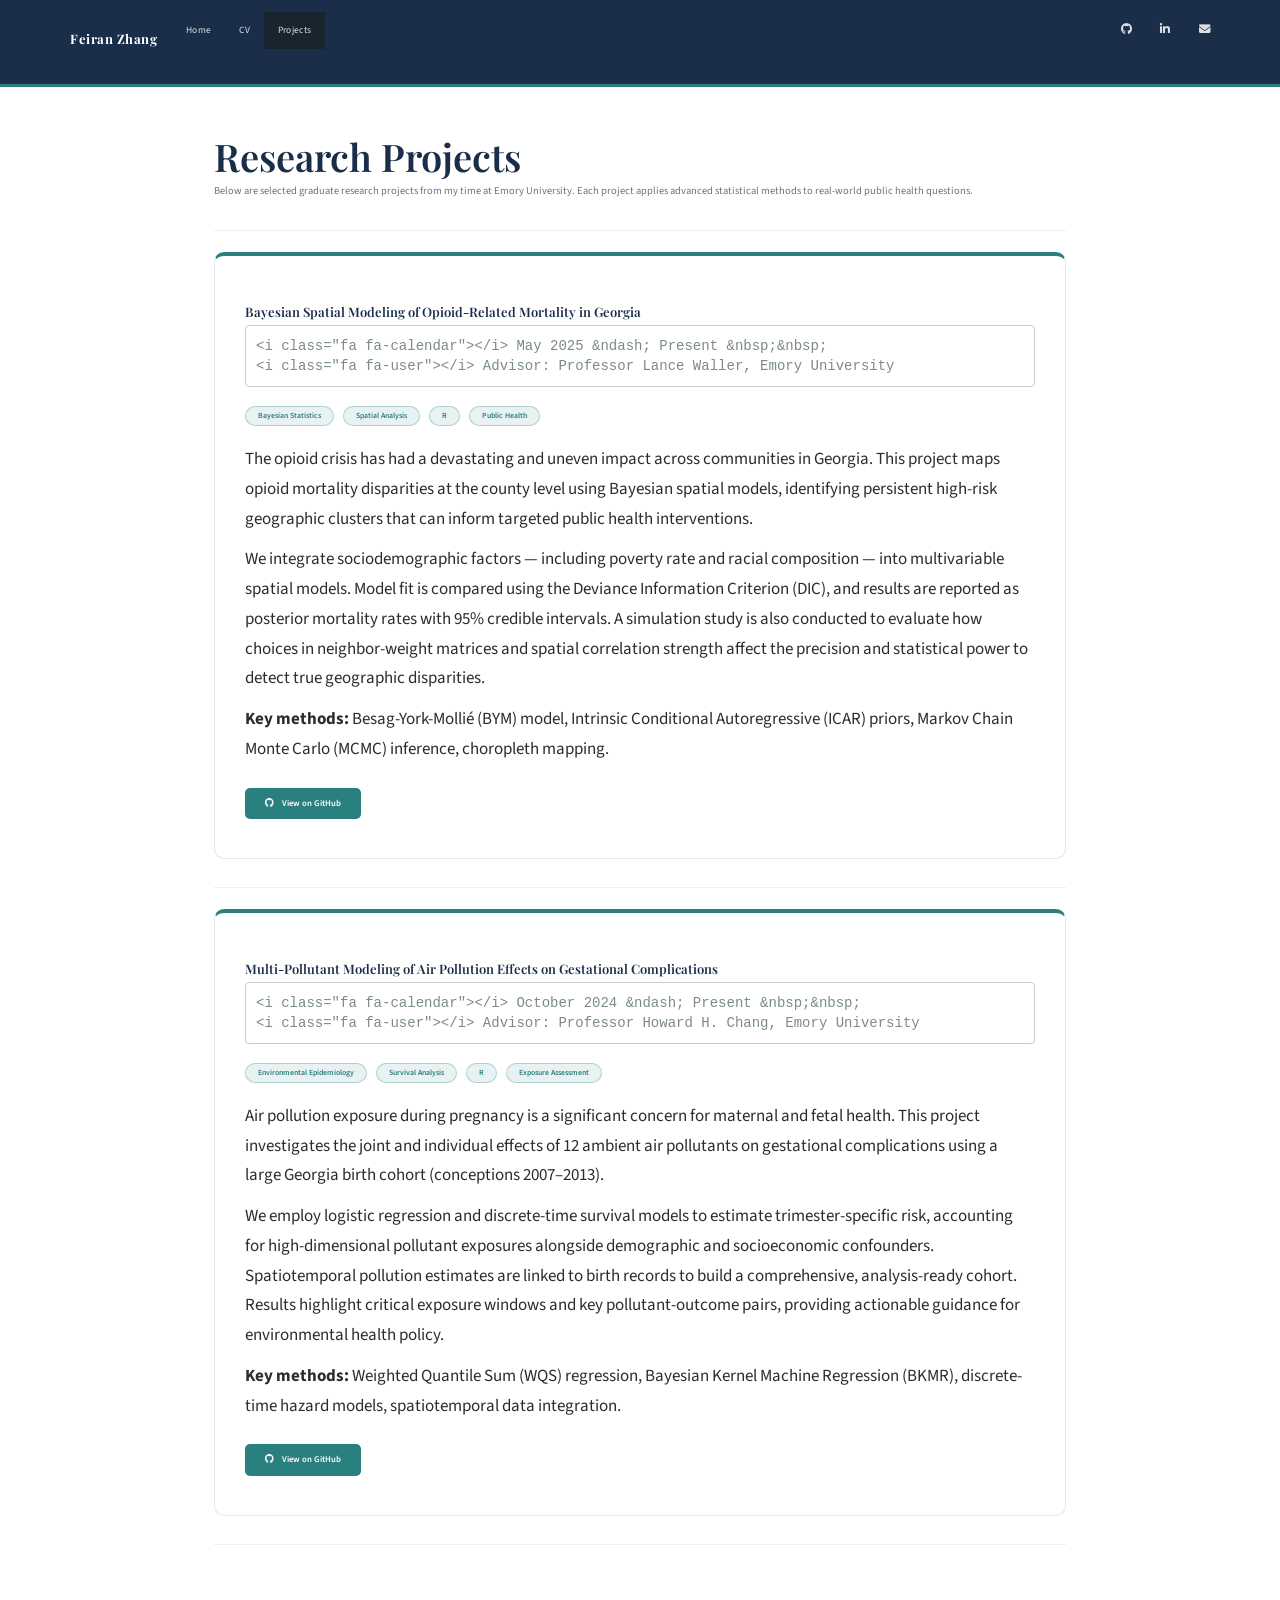
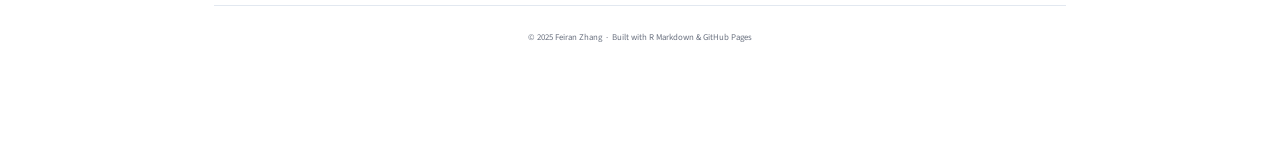
==== docs/projects.html @ 0eebd3c4 "Initial website" ====
<!DOCTYPE html>

<html>

<head>

<meta charset="utf-8" />
<meta name="generator" content="pandoc" />
<meta http-equiv="X-UA-Compatible" content="IE=EDGE" />




<title>Research Projects</title>

<script src="site_libs/header-attrs-2.31/header-attrs.js"></script>
<script src="site_libs/jquery-3.6.0/jquery-3.6.0.min.js"></script>
<meta name="viewport" content="width=device-width, initial-scale=1" />
<link href="site_libs/bootstrap-3.3.5/css/flatly.min.css" rel="stylesheet" />
<script src="site_libs/bootstrap-3.3.5/js/bootstrap.min.js"></script>
<script src="site_libs/bootstrap-3.3.5/shim/html5shiv.min.js"></script>
<script src="site_libs/bootstrap-3.3.5/shim/respond.min.js"></script>
<style>h1 {font-size: 34px;}
       h1.title {font-size: 38px;}
       h2 {font-size: 30px;}
       h3 {font-size: 24px;}
       h4 {font-size: 18px;}
       h5 {font-size: 16px;}
       h6 {font-size: 12px;}
       code {color: inherit; background-color: rgba(0, 0, 0, 0.04);}
       pre:not([class]) { background-color: white }</style>
<script src="site_libs/navigation-1.1/tabsets.js"></script>
<link href="site_libs/font-awesome-6.5.2/css/all.min.css" rel="stylesheet" />
<link href="site_libs/font-awesome-6.5.2/css/v4-shims.min.css" rel="stylesheet" />

<style type="text/css">
  code{white-space: pre-wrap;}
  span.smallcaps{font-variant: small-caps;}
  span.underline{text-decoration: underline;}
  div.column{display: inline-block; vertical-align: top; width: 50%;}
  div.hanging-indent{margin-left: 1.5em; text-indent: -1.5em;}
  ul.task-list{list-style: none;}
    </style>







<link rel="stylesheet" href="styles.css" type="text/css" />



<style type = "text/css">
.main-container {
  max-width: 940px;
  margin-left: auto;
  margin-right: auto;
}
img {
  max-width:100%;
}
.tabbed-pane {
  padding-top: 12px;
}
.html-widget {
  margin-bottom: 20px;
}
button.code-folding-btn:focus {
  outline: none;
}
summary {
  display: list-item;
}
details > summary > p:only-child {
  display: inline;
}
pre code {
  padding: 0;
}
</style>


<style type="text/css">
.dropdown-submenu {
  position: relative;
}
.dropdown-submenu>.dropdown-menu {
  top: 0;
  left: 100%;
  margin-top: -6px;
  margin-left: -1px;
  border-radius: 0 6px 6px 6px;
}
.dropdown-submenu:hover>.dropdown-menu {
  display: block;
}
.dropdown-submenu>a:after {
  display: block;
  content: " ";
  float: right;
  width: 0;
  height: 0;
  border-color: transparent;
  border-style: solid;
  border-width: 5px 0 5px 5px;
  border-left-color: #cccccc;
  margin-top: 5px;
  margin-right: -10px;
}
.dropdown-submenu:hover>a:after {
  border-left-color: #adb5bd;
}
.dropdown-submenu.pull-left {
  float: none;
}
.dropdown-submenu.pull-left>.dropdown-menu {
  left: -100%;
  margin-left: 10px;
  border-radius: 6px 0 6px 6px;
}
</style>

<script type="text/javascript">
// manage active state of menu based on current page
$(document).ready(function () {
  // active menu anchor
  href = window.location.pathname
  href = href.substr(href.lastIndexOf('/') + 1)
  if (href === "")
    href = "index.html";
  var menuAnchor = $('a[href="' + href + '"]');

  // mark the anchor link active (and if it's in a dropdown, also mark that active)
  var dropdown = menuAnchor.closest('li.dropdown');
  if (window.bootstrap) { // Bootstrap 4+
    menuAnchor.addClass('active');
    dropdown.find('> .dropdown-toggle').addClass('active');
  } else { // Bootstrap 3
    menuAnchor.parent().addClass('active');
    dropdown.addClass('active');
  }

  // Navbar adjustments
  var navHeight = $(".navbar").first().height() + 15;
  var style = document.createElement('style');
  var pt = "padding-top: " + navHeight + "px; ";
  var mt = "margin-top: -" + navHeight + "px; ";
  var css = "";
  // offset scroll position for anchor links (for fixed navbar)
  for (var i = 1; i <= 6; i++) {
    css += ".section h" + i + "{ " + pt + mt + "}\n";
  }
  style.innerHTML = "body {" + pt + "padding-bottom: 40px; }\n" + css;
  document.head.appendChild(style);
});
</script>

<!-- tabsets -->

<style type="text/css">
.tabset-dropdown > .nav-tabs {
  display: inline-table;
  max-height: 500px;
  min-height: 44px;
  overflow-y: auto;
  border: 1px solid #ddd;
  border-radius: 4px;
}

.tabset-dropdown > .nav-tabs > li.active:before, .tabset-dropdown > .nav-tabs.nav-tabs-open:before {
  content: "\e259";
  font-family: 'Glyphicons Halflings';
  display: inline-block;
  padding: 10px;
  border-right: 1px solid #ddd;
}

.tabset-dropdown > .nav-tabs.nav-tabs-open > li.active:before {
  content: "\e258";
  font-family: 'Glyphicons Halflings';
  border: none;
}

.tabset-dropdown > .nav-tabs > li.active {
  display: block;
}

.tabset-dropdown > .nav-tabs > li > a,
.tabset-dropdown > .nav-tabs > li > a:focus,
.tabset-dropdown > .nav-tabs > li > a:hover {
  border: none;
  display: inline-block;
  border-radius: 4px;
  background-color: transparent;
}

.tabset-dropdown > .nav-tabs.nav-tabs-open > li {
  display: block;
  float: none;
}

.tabset-dropdown > .nav-tabs > li {
  display: none;
}
</style>

<!-- code folding -->




</head>

<body>


<div class="container-fluid main-container">




<div class="navbar navbar-default  navbar-fixed-top" role="navigation">
  <div class="container">
    <div class="navbar-header">
      <button type="button" class="navbar-toggle collapsed" data-toggle="collapse" data-bs-toggle="collapse" data-target="#navbar" data-bs-target="#navbar">
        <span class="icon-bar"></span>
        <span class="icon-bar"></span>
        <span class="icon-bar"></span>
      </button>
      <a class="navbar-brand" href="index.html">Feiran Zhang</a>
    </div>
    <div id="navbar" class="navbar-collapse collapse">
      <ul class="nav navbar-nav">
        <li>
  <a href="index.html">Home</a>
</li>
<li>
  <a href="cv.html">CV</a>
</li>
<li>
  <a href="projects.html">Projects</a>
</li>
      </ul>
      <ul class="nav navbar-nav navbar-right">
        <li>
  <a href="https://github.com/feiran924">
    <span class="fa fa-github"></span>
     
  </a>
</li>
<li>
  <a href="https://www.linkedin.com/in/feiran-zhang-b29710403">
    <span class="fa fa-linkedin"></span>
     
  </a>
</li>
<li>
  <a href="mailto:feiranz116@gmail.com">
    <span class="fa fa-envelope"></span>
     
  </a>
</li>
      </ul>
    </div><!--/.nav-collapse -->
  </div><!--/.container -->
</div><!--/.navbar -->

<div id="header">



<h1 class="title toc-ignore">Research Projects</h1>

</div>


<p style="color:#6b7280; font-size:1.05rem; margin-bottom:30px;">
Below are selected graduate research projects from my time at Emory
University. Each project applies advanced statistical methods to
real-world public health questions.
</p>
<hr />
<div class="project-card">
<h3>
Bayesian Spatial Modeling of Opioid-Related Mortality in Georgia
</h3>
<div class="project-meta">
<pre><code>&lt;i class=&quot;fa fa-calendar&quot;&gt;&lt;/i&gt; May 2025 &amp;ndash; Present &amp;nbsp;&amp;nbsp;
&lt;i class=&quot;fa fa-user&quot;&gt;&lt;/i&gt; Advisor: Professor Lance Waller, Emory University</code></pre>
</div>
<p><span class="tag">Bayesian Statistics</span> <span
class="tag">Spatial Analysis</span> <span class="tag">R</span> <span
class="tag">Public Health</span></p>
<p>
The opioid crisis has had a devastating and uneven impact across
communities in Georgia. This project maps opioid mortality disparities
at the county level using Bayesian spatial models, identifying
persistent high-risk geographic clusters that can inform targeted public
health interventions.
</p>
<p>
We integrate sociodemographic factors — including poverty rate and
racial composition — into multivariable spatial models. Model fit is
compared using the Deviance Information Criterion (DIC), and results are
reported as posterior mortality rates with 95% credible intervals. A
simulation study is also conducted to evaluate how choices in
neighbor-weight matrices and spatial correlation strength affect the
precision and statistical power to detect true geographic disparities.
</p>
<p>
<strong>Key methods:</strong> Besag-York-Mollié (BYM) model, Intrinsic
Conditional Autoregressive (ICAR) priors, Markov Chain Monte Carlo
(MCMC) inference, choropleth mapping.
</p>
<p><a class="btn-project" href="https://github.com/feiran924" target="_blank">
<i class="fa fa-github"></i> View on GitHub </a></p>
</div>
<hr />
<div class="project-card">
<h3>
Multi-Pollutant Modeling of Air Pollution Effects on Gestational
Complications
</h3>
<div class="project-meta">
<pre><code>&lt;i class=&quot;fa fa-calendar&quot;&gt;&lt;/i&gt; October 2024 &amp;ndash; Present &amp;nbsp;&amp;nbsp;
&lt;i class=&quot;fa fa-user&quot;&gt;&lt;/i&gt; Advisor: Professor Howard H. Chang, Emory University</code></pre>
</div>
<p><span class="tag">Environmental Epidemiology</span> <span
class="tag">Survival Analysis</span> <span class="tag">R</span> <span
class="tag">Exposure Assessment</span></p>
<p>
Air pollution exposure during pregnancy is a significant concern for
maternal and fetal health. This project investigates the joint and
individual effects of 12 ambient air pollutants on gestational
complications using a large Georgia birth cohort (conceptions
2007–2013).
</p>
<p>
We employ logistic regression and discrete-time survival models to
estimate trimester-specific risk, accounting for high-dimensional
pollutant exposures alongside demographic and socioeconomic confounders.
Spatiotemporal pollution estimates are linked to birth records to build
a comprehensive, analysis-ready cohort. Results highlight critical
exposure windows and key pollutant-outcome pairs, providing actionable
guidance for environmental health policy.
</p>
<p>
<strong>Key methods:</strong> Weighted Quantile Sum (WQS) regression,
Bayesian Kernel Machine Regression (BKMR), discrete-time hazard models,
spatiotemporal data integration.
</p>
<p><a class="btn-project" href="https://github.com/feiran924" target="_blank">
<i class="fa fa-github"></i> View on GitHub </a></p>
</div>
<hr />
<div class="footer-section">
<p>© 2025 Feiran Zhang  ·  Built with R Markdown &amp; GitHub Pages</p>
</div>




</div>

<script>

// add bootstrap table styles to pandoc tables
function bootstrapStylePandocTables() {
  $('tr.odd').parent('tbody').parent('table').addClass('table table-condensed');
}
$(document).ready(function () {
  bootstrapStylePandocTables();
});


</script>

<!-- tabsets -->

<script>
$(document).ready(function () {
  window.buildTabsets("TOC");
});

$(document).ready(function () {
  $('.tabset-dropdown > .nav-tabs > li').click(function () {
    $(this).parent().toggleClass('nav-tabs-open');
  });
});
</script>

<!-- code folding -->


<!-- dynamically load mathjax for compatibility with self-contained -->
<script>
  (function () {
    var script = document.createElement("script");
    script.type = "text/javascript";
    script.src  = "https://mathjax.rstudio.com/latest/MathJax.js?config=TeX-AMS-MML_HTMLorMML";
    document.getElementsByTagName("head")[0].appendChild(script);
  })();
</script>

</body>
</html>
---- docs/site_libs/bootstrap-3.3.5/css/flatly.min.css ----
@font-face {
  font-family: 'Lato';
  font-style: normal;
  font-weight: 400;
  src: url(fonts/Lato.ttf) format('truetype');
}
@font-face {
  font-family: 'Lato';
  font-style: normal;
  font-weight: 700;
  src: url(fonts/LatoBold.ttf) format('truetype');
}
@font-face {
  font-family: 'Lato';
  font-style: italic;
  font-weight: 400;
  src: url(fonts/LatoItalic.ttf) format('truetype');
}

/*!
 * bootswatch v3.3.6
 * Homepage: http://bootswatch.com
 * Copyright 2012-2015 Thomas Park
 * Licensed under MIT
 * Based on Bootstrap
*//*!
 * Bootstrap v3.3.6 (http://getbootstrap.com)
 * Copyright 2011-2015 Twitter, Inc.
 * Licensed under MIT (https://github.com/twbs/bootstrap/blob/master/LICENSE)
 *//*! normalize.css v3.0.3 | MIT License | github.com/necolas/normalize.css */html{font-family:sans-serif;-ms-text-size-adjust:100%;-webkit-text-size-adjust:100%}body{margin:0}article,aside,details,figcaption,figure,footer,header,hgroup,main,menu,nav,section,summary{display:block}audio,canvas,progress,video{display:inline-block;vertical-align:baseline}audio:not([controls]){display:none;height:0}[hidden],template{display:none}a{background-color:transparent}a:active,a:hover{outline:0}abbr[title]{border-bottom:1px dotted}b,strong{font-weight:bold}dfn{font-style:italic}h1{font-size:2em;margin:0.67em 0}mark{background:#ff0;color:#000}small{font-size:80%}sub,sup{font-size:75%;line-height:0;position:relative;vertical-align:baseline}sup{top:-0.5em}sub{bottom:-0.25em}img{border:0}svg:not(:root){overflow:hidden}figure{margin:1em 40px}hr{-webkit-box-sizing:content-box;-moz-box-sizing:content-box;box-sizing:content-box;height:0}pre{overflow:auto}code,kbd,pre,samp{font-family:monospace, monospace;font-size:1em}button,input,optgroup,select,textarea{color:inherit;font:inherit;margin:0}button{overflow:visible}button,select{text-transform:none}button,html input[type="button"],input[type="reset"],input[type="submit"]{-webkit-appearance:button;cursor:pointer}button[disabled],html input[disabled]{cursor:default}button::-moz-focus-inner,input::-moz-focus-inner{border:0;padding:0}input{line-height:normal}input[type="checkbox"],input[type="radio"]{-webkit-box-sizing:border-box;-moz-box-sizing:border-box;box-sizing:border-box;padding:0}input[type="number"]::-webkit-inner-spin-button,input[type="number"]::-webkit-outer-spin-button{height:auto}input[type="search"]{-webkit-appearance:textfield;-webkit-box-sizing:content-box;-moz-box-sizing:content-box;box-sizing:content-box}input[type="search"]::-webkit-search-cancel-button,input[type="search"]::-webkit-search-decoration{-webkit-appearance:none}fieldset{border:1px solid #c0c0c0;margin:0 2px;padding:0.35em 0.625em 0.75em}legend{border:0;padding:0}textarea{overflow:auto}optgroup{font-weight:bold}table{border-collapse:collapse;border-spacing:0}td,th{padding:0}/*! Source: https://github.com/h5bp/html5-boilerplate/blob/master/src/css/main.css */@media print{*,*:before,*:after{background:transparent !important;color:#000 !important;-webkit-box-shadow:none !important;box-shadow:none !important;text-shadow:none !important}a,a:visited{text-decoration:underline}a[href]:after{content:" (" attr(href) ")"}abbr[title]:after{content:" (" attr(title) ")"}a[href^="#"]:after,a[href^="javascript:"]:after{content:""}pre,blockquote{border:1px solid #999;page-break-inside:avoid}thead{display:table-header-group}tr,img{page-break-inside:avoid}img{max-width:100% !important}p,h2,h3{orphans:3;widows:3}h2,h3{page-break-after:avoid}.navbar{display:none}.btn>.caret,.dropup>.btn>.caret{border-top-color:#000 !important}.label{border:1px solid #000}.table{border-collapse:collapse !important}.table td,.table th{background-color:#fff !important}.table-bordered th,.table-bordered td{border:1px solid #ddd !important}}@font-face{font-family:'Glyphicons Halflings';src:url('../fonts/glyphicons-halflings-regular.eot');src:url('../fonts/glyphicons-halflings-regular.eot?#iefix') format('embedded-opentype'),url('../fonts/glyphicons-halflings-regular.woff') format('woff'),url('../fonts/glyphicons-halflings-regular.ttf') format('truetype'),url('../fonts/glyphicons-halflings-regular.svg#glyphicons_halflingsregular') format('svg')}.glyphicon{position:relative;top:1px;display:inline-block;font-family:'Glyphicons Halflings';font-style:normal;font-weight:normal;line-height:1;-webkit-font-smoothing:antialiased;-moz-osx-font-smoothing:grayscale}.glyphicon-asterisk:before{content:"\002a"}.glyphicon-plus:before{content:"\002b"}.glyphicon-euro:before,.glyphicon-eur:before{content:"\20ac"}.glyphicon-minus:before{content:"\2212"}.glyphicon-cloud:before{content:"\2601"}.glyphicon-envelope:before{content:"\2709"}.glyphicon-pencil:before{content:"\270f"}.glyphicon-glass:before{content:"\e001"}.glyphicon-music:before{content:"\e002"}.glyphicon-search:before{content:"\e003"}.glyphicon-heart:before{content:"\e005"}.glyphicon-star:before{content:"\e006"}.glyphicon-star-empty:before{content:"\e007"}.glyphicon-user:before{content:"\e008"}.glyphicon-film:before{content:"\e009"}.glyphicon-th-large:before{content:"\e010"}.glyphicon-th:before{content:"\e011"}.glyphicon-th-list:before{content:"\e012"}.glyphicon-ok:before{content:"\e013"}.glyphicon-remove:before{content:"\e014"}.glyphicon-zoom-in:before{content:"\e015"}.glyphicon-zoom-out:before{content:"\e016"}.glyphicon-off:before{content:"\e017"}.glyphicon-signal:before{content:"\e018"}.glyphicon-cog:before{content:"\e019"}.glyphicon-trash:before{content:"\e020"}.glyphicon-home:before{content:"\e021"}.glyphicon-file:before{content:"\e022"}.glyphicon-time:before{content:"\e023"}.glyphicon-road:before{content:"\e024"}.glyphicon-download-alt:before{content:"\e025"}.glyphicon-download:before{content:"\e026"}.glyphicon-upload:before{content:"\e027"}.glyphicon-inbox:before{content:"\e028"}.glyphicon-play-circle:before{content:"\e029"}.glyphicon-repeat:before{content:"\e030"}.glyphicon-refresh:before{content:"\e031"}.glyphicon-list-alt:before{content:"\e032"}.glyphicon-lock:before{content:"\e033"}.glyphicon-flag:before{content:"\e034"}.glyphicon-headphones:before{content:"\e035"}.glyphicon-volume-off:before{content:"\e036"}.glyphicon-volume-down:before{content:"\e037"}.glyphicon-volume-up:before{content:"\e038"}.glyphicon-qrcode:before{content:"\e039"}.glyphicon-barcode:before{content:"\e040"}.glyphicon-tag:before{content:"\e041"}.glyphicon-tags:before{content:"\e042"}.glyphicon-book:before{content:"\e043"}.glyphicon-bookmark:before{content:"\e044"}.glyphicon-print:before{content:"\e045"}.glyphicon-camera:before{content:"\e046"}.glyphicon-font:before{content:"\e047"}.glyphicon-bold:before{content:"\e048"}.glyphicon-italic:before{content:"\e049"}.glyphicon-text-height:before{content:"\e050"}.glyphicon-text-width:before{content:"\e051"}.glyphicon-align-left:before{content:"\e052"}.glyphicon-align-center:before{content:"\e053"}.glyphicon-align-right:before{content:"\e054"}.glyphicon-align-justify:before{content:"\e055"}.glyphicon-list:before{content:"\e056"}.glyphicon-indent-left:before{content:"\e057"}.glyphicon-indent-right:before{content:"\e058"}.glyphicon-facetime-video:before{content:"\e059"}.glyphicon-picture:before{content:"\e060"}.glyphicon-map-marker:before{content:"\e062"}.glyphicon-adjust:before{content:"\e063"}.glyphicon-tint:before{content:"\e064"}.glyphicon-edit:before{content:"\e065"}.glyphicon-share:before{content:"\e066"}.glyphicon-check:before{content:"\e067"}.glyphicon-move:before{content:"\e068"}.glyphicon-step-backward:before{content:"\e069"}.glyphicon-fast-backward:before{content:"\e070"}.glyphicon-backward:before{content:"\e071"}.glyphicon-play:before{content:"\e072"}.glyphicon-pause:before{content:"\e073"}.glyphicon-stop:before{content:"\e074"}.glyphicon-forward:before{content:"\e075"}.glyphicon-fast-forward:before{content:"\e076"}.glyphicon-step-forward:before{content:"\e077"}.glyphicon-eject:before{content:"\e078"}.glyphicon-chevron-left:before{content:"\e079"}.glyphicon-chevron-right:before{content:"\e080"}.glyphicon-plus-sign:before{content:"\e081"}.glyphicon-minus-sign:before{content:"\e082"}.glyphicon-remove-sign:before{content:"\e083"}.glyphicon-ok-sign:before{content:"\e084"}.glyphicon-question-sign:before{content:"\e085"}.glyphicon-info-sign:before{content:"\e086"}.glyphicon-screenshot:before{content:"\e087"}.glyphicon-remove-circle:before{content:"\e088"}.glyphicon-ok-circle:before{content:"\e089"}.glyphicon-ban-circle:before{content:"\e090"}.glyphicon-arrow-left:before{content:"\e091"}.glyphicon-arrow-right:before{content:"\e092"}.glyphicon-arrow-up:before{content:"\e093"}.glyphicon-arrow-down:before{content:"\e094"}.glyphicon-share-alt:before{content:"\e095"}.glyphicon-resize-full:before{content:"\e096"}.glyphicon-resize-small:before{content:"\e097"}.glyphicon-exclamation-sign:before{content:"\e101"}.glyphicon-gift:before{content:"\e102"}.glyphicon-leaf:before{content:"\e103"}.glyphicon-fire:before{content:"\e104"}.glyphicon-eye-open:before{content:"\e105"}.glyphicon-eye-close:before{content:"\e106"}.glyphicon-warning-sign:before{content:"\e107"}.glyphicon-plane:before{content:"\e108"}.glyphicon-calendar:before{content:"\e109"}.glyphicon-random:before{content:"\e110"}.glyphicon-comment:before{content:"\e111"}.glyphicon-magnet:before{content:"\e112"}.glyphicon-chevron-up:before{content:"\e113"}.glyphicon-chevron-down:before{content:"\e114"}.glyphicon-retweet:before{content:"\e115"}.glyphicon-shopping-cart:before{content:"\e116"}.glyphicon-folder-close:before{content:"\e117"}.glyphicon-folder-open:before{content:"\e118"}.glyphicon-resize-vertical:before{content:"\e119"}.glyphicon-resize-horizontal:before{content:"\e120"}.glyphicon-hdd:before{content:"\e121"}.glyphicon-bullhorn:before{content:"\e122"}.glyphicon-bell:before{content:"\e123"}.glyphicon-certificate:before{content:"\e124"}.glyphicon-thumbs-up:before{content:"\e125"}.glyphicon-thumbs-down:before{content:"\e126"}.glyphicon-hand-right:before{content:"\e127"}.glyphicon-hand-left:before{content:"\e128"}.glyphicon-hand-up:before{content:"\e129"}.glyphicon-hand-down:before{content:"\e130"}.glyphicon-circle-arrow-right:before{content:"\e131"}.glyphicon-circle-arrow-left:before{content:"\e132"}.glyphicon-circle-arrow-up:before{content:"\e133"}.glyphicon-circle-arrow-down:before{content:"\e134"}.glyphicon-globe:before{content:"\e135"}.glyphicon-wrench:before{content:"\e136"}.glyphicon-tasks:before{content:"\e137"}.glyphicon-filter:before{content:"\e138"}.glyphicon-briefcase:before{content:"\e139"}.glyphicon-fullscreen:before{content:"\e140"}.glyphicon-dashboard:before{content:"\e141"}.glyphicon-paperclip:before{content:"\e142"}.glyphicon-heart-empty:before{content:"\e143"}.glyphicon-link:before{content:"\e144"}.glyphicon-phone:before{content:"\e145"}.glyphicon-pushpin:before{content:"\e146"}.glyphicon-usd:before{content:"\e148"}.glyphicon-gbp:before{content:"\e149"}.glyphicon-sort:before{content:"\e150"}.glyphicon-sort-by-alphabet:before{content:"\e151"}.glyphicon-sort-by-alphabet-alt:before{content:"\e152"}.glyphicon-sort-by-order:before{content:"\e153"}.glyphicon-sort-by-order-alt:before{content:"\e154"}.glyphicon-sort-by-attributes:before{content:"\e155"}.glyphicon-sort-by-attributes-alt:before{content:"\e156"}.glyphicon-unchecked:before{content:"\e157"}.glyphicon-expand:before{content:"\e158"}.glyphicon-collapse-down:before{content:"\e159"}.glyphicon-collapse-up:before{content:"\e160"}.glyphicon-log-in:before{content:"\e161"}.glyphicon-flash:before{content:"\e162"}.glyphicon-log-out:before{content:"\e163"}.glyphicon-new-window:before{content:"\e164"}.glyphicon-record:before{content:"\e165"}.glyphicon-save:before{content:"\e166"}.glyphicon-open:before{content:"\e167"}.glyphicon-saved:before{content:"\e168"}.glyphicon-import:before{content:"\e169"}.glyphicon-export:before{content:"\e170"}.glyphicon-send:before{content:"\e171"}.glyphicon-floppy-disk:before{content:"\e172"}.glyphicon-floppy-saved:before{content:"\e173"}.glyphicon-floppy-remove:before{content:"\e174"}.glyphicon-floppy-save:before{content:"\e175"}.glyphicon-floppy-open:before{content:"\e176"}.glyphicon-credit-card:before{content:"\e177"}.glyphicon-transfer:before{content:"\e178"}.glyphicon-cutlery:before{content:"\e179"}.glyphicon-header:before{content:"\e180"}.glyphicon-compressed:before{content:"\e181"}.glyphicon-earphone:before{content:"\e182"}.glyphicon-phone-alt:before{content:"\e183"}.glyphicon-tower:before{content:"\e184"}.glyphicon-stats:before{content:"\e185"}.glyphicon-sd-video:before{content:"\e186"}.glyphicon-hd-video:before{content:"\e187"}.glyphicon-subtitles:before{content:"\e188"}.glyphicon-sound-stereo:before{content:"\e189"}.glyphicon-sound-dolby:before{content:"\e190"}.glyphicon-sound-5-1:before{content:"\e191"}.glyphicon-sound-6-1:before{content:"\e192"}.glyphicon-sound-7-1:before{content:"\e193"}.glyphicon-copyright-mark:before{content:"\e194"}.glyphicon-registration-mark:before{content:"\e195"}.glyphicon-cloud-download:before{content:"\e197"}.glyphicon-cloud-upload:before{content:"\e198"}.glyphicon-tree-conifer:before{content:"\e199"}.glyphicon-tree-deciduous:before{content:"\e200"}.glyphicon-cd:before{content:"\e201"}.glyphicon-save-file:before{content:"\e202"}.glyphicon-open-file:before{content:"\e203"}.glyphicon-level-up:before{content:"\e204"}.glyphicon-copy:before{content:"\e205"}.glyphicon-paste:before{content:"\e206"}.glyphicon-alert:before{content:"\e209"}.glyphicon-equalizer:before{content:"\e210"}.glyphicon-king:before{content:"\e211"}.glyphicon-queen:before{content:"\e212"}.glyphicon-pawn:before{content:"\e213"}.glyphicon-bishop:before{content:"\e214"}.glyphicon-knight:before{content:"\e215"}.glyphicon-baby-formula:before{content:"\e216"}.glyphicon-tent:before{content:"\26fa"}.glyphicon-blackboard:before{content:"\e218"}.glyphicon-bed:before{content:"\e219"}.glyphicon-apple:before{content:"\f8ff"}.glyphicon-erase:before{content:"\e221"}.glyphicon-hourglass:before{content:"\231b"}.glyphicon-lamp:before{content:"\e223"}.glyphicon-duplicate:before{content:"\e224"}.glyphicon-piggy-bank:before{content:"\e225"}.glyphicon-scissors:before{content:"\e226"}.glyphicon-bitcoin:before{content:"\e227"}.glyphicon-btc:before{content:"\e227"}.glyphicon-xbt:before{content:"\e227"}.glyphicon-yen:before{content:"\00a5"}.glyphicon-jpy:before{content:"\00a5"}.glyphicon-ruble:before{content:"\20bd"}.glyphicon-rub:before{content:"\20bd"}.glyphicon-scale:before{content:"\e230"}.glyphicon-ice-lolly:before{content:"\e231"}.glyphicon-ice-lolly-tasted:before{content:"\e232"}.glyphicon-education:before{content:"\e233"}.glyphicon-option-horizontal:before{content:"\e234"}.glyphicon-option-vertical:before{content:"\e235"}.glyphicon-menu-hamburger:before{content:"\e236"}.glyphicon-modal-window:before{content:"\e237"}.glyphicon-oil:before{content:"\e238"}.glyphicon-grain:before{content:"\e239"}.glyphicon-sunglasses:before{content:"\e240"}.glyphicon-text-size:before{content:"\e241"}.glyphicon-text-color:before{content:"\e242"}.glyphicon-text-background:before{content:"\e243"}.glyphicon-object-align-top:before{content:"\e244"}.glyphicon-object-align-bottom:before{content:"\e245"}.glyphicon-object-align-horizontal:before{content:"\e246"}.glyphicon-object-align-left:before{content:"\e247"}.glyphicon-object-align-vertical:before{content:"\e248"}.glyphicon-object-align-right:before{content:"\e249"}.glyphicon-triangle-right:before{content:"\e250"}.glyphicon-triangle-left:before{content:"\e251"}.glyphicon-triangle-bottom:before{content:"\e252"}.glyphicon-triangle-top:before{content:"\e253"}.glyphicon-console:before{content:"\e254"}.glyphicon-superscript:before{content:"\e255"}.glyphicon-subscript:before{content:"\e256"}.glyphicon-menu-left:before{content:"\e257"}.glyphicon-menu-right:before{content:"\e258"}.glyphicon-menu-down:before{content:"\e259"}.glyphicon-menu-up:before{content:"\e260"}*{-webkit-box-sizing:border-box;-moz-box-sizing:border-box;box-sizing:border-box}*:before,*:after{-webkit-box-sizing:border-box;-moz-box-sizing:border-box;box-sizing:border-box}html{font-size:10px;-webkit-tap-highlight-color:rgba(0,0,0,0)}body{font-family:"Lato","Helvetica Neue",Helvetica,Arial,sans-serif;font-size:15px;line-height:1.42857143;color:#2c3e50;background-color:#ffffff}input,button,select,textarea{font-family:inherit;font-size:inherit;line-height:inherit}a{color:#18bc9c;text-decoration:none}a:hover,a:focus{color:#18bc9c;text-decoration:underline}a:focus{outline:thin dotted;outline:5px auto -webkit-focus-ring-color;outline-offset:-2px}figure{margin:0}img{vertical-align:middle}.img-responsive,.thumbnail>img,.thumbnail a>img,.carousel-inner>.item>img,.carousel-inner>.item>a>img{display:block;max-width:100%;height:auto}.img-rounded{border-radius:6px}.img-thumbnail{padding:4px;line-height:1.42857143;background-color:#ffffff;border:1px solid #ecf0f1;border-radius:4px;-webkit-transition:all .2s ease-in-out;-o-transition:all .2s ease-in-out;transition:all .2s ease-in-out;display:inline-block;max-width:100%;height:auto}.img-circle{border-radius:50%}hr{margin-top:21px;margin-bottom:21px;border:0;border-top:1px solid #ecf0f1}.sr-only{position:absolute;width:1px;height:1px;margin:-1px;padding:0;overflow:hidden;clip:rect(0, 0, 0, 0);border:0}.sr-only-focusable:active,.sr-only-focusable:focus{position:static;width:auto;height:auto;margin:0;overflow:visible;clip:auto}[role="button"]{cursor:pointer}h1,h2,h3,h4,h5,h6,.h1,.h2,.h3,.h4,.h5,.h6{font-family:"Lato","Helvetica Neue",Helvetica,Arial,sans-serif;font-weight:400;line-height:1.1;color:inherit}h1 small,h2 small,h3 small,h4 small,h5 small,h6 small,.h1 small,.h2 small,.h3 small,.h4 small,.h5 small,.h6 small,h1 .small,h2 .small,h3 .small,h4 .small,h5 .small,h6 .small,.h1 .small,.h2 .small,.h3 .small,.h4 .small,.h5 .small,.h6 .small{font-weight:normal;line-height:1;color:#b4bcc2}h1,.h1,h2,.h2,h3,.h3{margin-top:21px;margin-bottom:10.5px}h1 small,.h1 small,h2 small,.h2 small,h3 small,.h3 small,h1 .small,.h1 .small,h2 .small,.h2 .small,h3 .small,.h3 .small{font-size:65%}h4,.h4,h5,.h5,h6,.h6{margin-top:10.5px;margin-bottom:10.5px}h4 small,.h4 small,h5 small,.h5 small,h6 small,.h6 small,h4 .small,.h4 .small,h5 .small,.h5 .small,h6 .small,.h6 .small{font-size:75%}h1,.h1{font-size:39px}h2,.h2{font-size:32px}h3,.h3{font-size:26px}h4,.h4{font-size:19px}h5,.h5{font-size:15px}h6,.h6{font-size:13px}p{margin:0 0 10.5px}.lead{margin-bottom:21px;font-size:17px;font-weight:300;line-height:1.4}@media (min-width:768px){.lead{font-size:22.5px}}small,.small{font-size:86%}mark,.mark{background-color:#f39c12;padding:.2em}.text-left{text-align:left}.text-right{text-align:right}.text-center{text-align:center}.text-justify{text-align:justify}.text-nowrap{white-space:nowrap}.text-lowercase{text-transform:lowercase}.text-uppercase{text-transform:uppercase}.text-capitalize{text-transform:capitalize}.text-muted{color:#b4bcc2}.text-primary{color:#2c3e50}a.text-primary:hover,a.text-primary:focus{color:#1a242f}.text-success{color:#ffffff}a.text-success:hover,a.text-success:focus{color:#e6e6e6}.text-info{color:#ffffff}a.text-info:hover,a.text-info:focus{color:#e6e6e6}.text-warning{color:#ffffff}a.text-warning:hover,a.text-warning:focus{color:#e6e6e6}.text-danger{color:#ffffff}a.text-danger:hover,a.text-danger:focus{color:#e6e6e6}.bg-primary{color:#fff;background-color:#2c3e50}a.bg-primary:hover,a.bg-primary:focus{background-color:#1a242f}.bg-success{background-color:#18bc9c}a.bg-success:hover,a.bg-success:focus{background-color:#128f76}.bg-info{background-color:#3498db}a.bg-info:hover,a.bg-info:focus{background-color:#217dbb}.bg-warning{background-color:#f39c12}a.bg-warning:hover,a.bg-warning:focus{background-color:#c87f0a}.bg-danger{background-color:#e74c3c}a.bg-danger:hover,a.bg-danger:focus{background-color:#d62c1a}.page-header{padding-bottom:9.5px;margin:42px 0 21px;border-bottom:1px solid transparent}ul,ol{margin-top:0;margin-bottom:10.5px}ul ul,ol ul,ul ol,ol ol{margin-bottom:0}.list-unstyled{padding-left:0;list-style:none}.list-inline{padding-left:0;list-style:none;margin-left:-5px}.list-inline>li{display:inline-block;padding-left:5px;padding-right:5px}dl{margin-top:0;margin-bottom:21px}dt,dd{line-height:1.42857143}dt{font-weight:bold}dd{margin-left:0}@media (min-width:768px){.dl-horizontal dt{float:left;width:160px;clear:left;text-align:right;overflow:hidden;text-overflow:ellipsis;white-space:nowrap}.dl-horizontal dd{margin-left:180px}}abbr[title],abbr[data-original-title]{cursor:help;border-bottom:1px dotted #b4bcc2}.initialism{font-size:90%;text-transform:uppercase}blockquote{padding:10.5px 21px;margin:0 0 21px;font-size:18.75px;border-left:5px solid #ecf0f1}blockquote p:last-child,blockquote ul:last-child,blockquote ol:last-child{margin-bottom:0}blockquote footer,blockquote small,blockquote .small{display:block;font-size:80%;line-height:1.42857143;color:#b4bcc2}blockquote footer:before,blockquote small:before,blockquote .small:before{content:'\2014 \00A0'}.blockquote-reverse,blockquote.pull-right{padding-right:15px;padding-left:0;border-right:5px solid #ecf0f1;border-left:0;text-align:right}.blockquote-reverse footer:before,blockquote.pull-right footer:before,.blockquote-reverse small:before,blockquote.pull-right small:before,.blockquote-reverse .small:before,blockquote.pull-right .small:before{content:''}.blockquote-reverse footer:after,blockquote.pull-right footer:after,.blockquote-reverse small:after,blockquote.pull-right small:after,.blockquote-reverse .small:after,blockquote.pull-right .small:after{content:'\00A0 \2014'}address{margin-bottom:21px;font-style:normal;line-height:1.42857143}code,kbd,pre,samp{font-family:monospace}code{padding:2px 4px;font-size:90%;color:#c7254e;background-color:#f9f2f4;border-radius:4px}kbd{padding:2px 4px;font-size:90%;color:#ffffff;background-color:#333333;border-radius:3px;-webkit-box-shadow:inset 0 -1px 0 rgba(0,0,0,0.25);box-shadow:inset 0 -1px 0 rgba(0,0,0,0.25)}kbd kbd{padding:0;font-size:100%;font-weight:bold;-webkit-box-shadow:none;box-shadow:none}pre{display:block;padding:10px;margin:0 0 10.5px;font-size:14px;line-height:1.42857143;word-break:break-all;word-wrap:break-word;color:#7b8a8b;background-color:#ecf0f1;border:1px solid #cccccc;border-radius:4px}pre code{padding:0;font-size:inherit;color:inherit;white-space:pre-wrap;background-color:transparent;border-radius:0}.pre-scrollable{max-height:340px;overflow-y:scroll}.container{margin-right:auto;margin-left:auto;padding-left:15px;padding-right:15px}@media (min-width:768px){.container{width:750px}}@media (min-width:992px){.container{width:970px}}@media (min-width:1200px){.container{width:1170px}}.container-fluid{margin-right:auto;margin-left:auto;padding-left:15px;padding-right:15px}.row{margin-left:-15px;margin-right:-15px}.col-xs-1,.col-sm-1,.col-md-1,.col-lg-1,.col-xs-2,.col-sm-2,.col-md-2,.col-lg-2,.col-xs-3,.col-sm-3,.col-md-3,.col-lg-3,.col-xs-4,.col-sm-4,.col-md-4,.col-lg-4,.col-xs-5,.col-sm-5,.col-md-5,.col-lg-5,.col-xs-6,.col-sm-6,.col-md-6,.col-lg-6,.col-xs-7,.col-sm-7,.col-md-7,.col-lg-7,.col-xs-8,.col-sm-8,.col-md-8,.col-lg-8,.col-xs-9,.col-sm-9,.col-md-9,.col-lg-9,.col-xs-10,.col-sm-10,.col-md-10,.col-lg-10,.col-xs-11,.col-sm-11,.col-md-11,.col-lg-11,.col-xs-12,.col-sm-12,.col-md-12,.col-lg-12{position:relative;min-height:1px;padding-left:15px;padding-right:15px}.col-xs-1,.col-xs-2,.col-xs-3,.col-xs-4,.col-xs-5,.col-xs-6,.col-xs-7,.col-xs-8,.col-xs-9,.col-xs-10,.col-xs-11,.col-xs-12{float:left}.col-xs-12{width:100%}.col-xs-11{width:91.66666667%}.col-xs-10{width:83.33333333%}.col-xs-9{width:75%}.col-xs-8{width:66.66666667%}.col-xs-7{width:58.33333333%}.col-xs-6{width:50%}.col-xs-5{width:41.66666667%}.col-xs-4{width:33.33333333%}.col-xs-3{width:25%}.col-xs-2{width:16.66666667%}.col-xs-1{width:8.33333333%}.col-xs-pull-12{right:100%}.col-xs-pull-11{right:91.66666667%}.col-xs-pull-10{right:83.33333333%}.col-xs-pull-9{right:75%}.col-xs-pull-8{right:66.66666667%}.col-xs-pull-7{right:58.33333333%}.col-xs-pull-6{right:50%}.col-xs-pull-5{right:41.66666667%}.col-xs-pull-4{right:33.33333333%}.col-xs-pull-3{right:25%}.col-xs-pull-2{right:16.66666667%}.col-xs-pull-1{right:8.33333333%}.col-xs-pull-0{right:auto}.col-xs-push-12{left:100%}.col-xs-push-11{left:91.66666667%}.col-xs-push-10{left:83.33333333%}.col-xs-push-9{left:75%}.col-xs-push-8{left:66.66666667%}.col-xs-push-7{left:58.33333333%}.col-xs-push-6{left:50%}.col-xs-push-5{left:41.66666667%}.col-xs-push-4{left:33.33333333%}.col-xs-push-3{left:25%}.col-xs-push-2{left:16.66666667%}.col-xs-push-1{left:8.33333333%}.col-xs-push-0{left:auto}.col-xs-offset-12{margin-left:100%}.col-xs-offset-11{margin-left:91.66666667%}.col-xs-offset-10{margin-left:83.33333333%}.col-xs-offset-9{margin-left:75%}.col-xs-offset-8{margin-left:66.66666667%}.col-xs-offset-7{margin-left:58.33333333%}.col-xs-offset-6{margin-left:50%}.col-xs-offset-5{margin-left:41.66666667%}.col-xs-offset-4{margin-left:33.33333333%}.col-xs-offset-3{margin-left:25%}.col-xs-offset-2{margin-left:16.66666667%}.col-xs-offset-1{margin-left:8.33333333%}.col-xs-offset-0{margin-left:0%}@media (min-width:768px){.col-sm-1,.col-sm-2,.col-sm-3,.col-sm-4,.col-sm-5,.col-sm-6,.col-sm-7,.col-sm-8,.col-sm-9,.col-sm-10,.col-sm-11,.col-sm-12{float:left}.col-sm-12{width:100%}.col-sm-11{width:91.66666667%}.col-sm-10{width:83.33333333%}.col-sm-9{width:75%}.col-sm-8{width:66.66666667%}.col-sm-7{width:58.33333333%}.col-sm-6{width:50%}.col-sm-5{width:41.66666667%}.col-sm-4{width:33.33333333%}.col-sm-3{width:25%}.col-sm-2{width:16.66666667%}.col-sm-1{width:8.33333333%}.col-sm-pull-12{right:100%}.col-sm-pull-11{right:91.66666667%}.col-sm-pull-10{right:83.33333333%}.col-sm-pull-9{right:75%}.col-sm-pull-8{right:66.66666667%}.col-sm-pull-7{right:58.33333333%}.col-sm-pull-6{right:50%}.col-sm-pull-5{right:41.66666667%}.col-sm-pull-4{right:33.33333333%}.col-sm-pull-3{right:25%}.col-sm-pull-2{right:16.66666667%}.col-sm-pull-1{right:8.33333333%}.col-sm-pull-0{right:auto}.col-sm-push-12{left:100%}.col-sm-push-11{left:91.66666667%}.col-sm-push-10{left:83.33333333%}.col-sm-push-9{left:75%}.col-sm-push-8{left:66.66666667%}.col-sm-push-7{left:58.33333333%}.col-sm-push-6{left:50%}.col-sm-push-5{left:41.66666667%}.col-sm-push-4{left:33.33333333%}.col-sm-push-3{left:25%}.col-sm-push-2{left:16.66666667%}.col-sm-push-1{left:8.33333333%}.col-sm-push-0{left:auto}.col-sm-offset-12{margin-left:100%}.col-sm-offset-11{margin-left:91.66666667%}.col-sm-offset-10{margin-left:83.33333333%}.col-sm-offset-9{margin-left:75%}.col-sm-offset-8{margin-left:66.66666667%}.col-sm-offset-7{margin-left:58.33333333%}.col-sm-offset-6{margin-left:50%}.col-sm-offset-5{margin-left:41.66666667%}.col-sm-offset-4{margin-left:33.33333333%}.col-sm-offset-3{margin-left:25%}.col-sm-offset-2{margin-left:16.66666667%}.col-sm-offset-1{margin-left:8.33333333%}.col-sm-offset-0{margin-left:0%}}@media (min-width:992px){.col-md-1,.col-md-2,.col-md-3,.col-md-4,.col-md-5,.col-md-6,.col-md-7,.col-md-8,.col-md-9,.col-md-10,.col-md-11,.col-md-12{float:left}.col-md-12{width:100%}.col-md-11{width:91.66666667%}.col-md-10{width:83.33333333%}.col-md-9{width:75%}.col-md-8{width:66.66666667%}.col-md-7{width:58.33333333%}.col-md-6{width:50%}.col-md-5{width:41.66666667%}.col-md-4{width:33.33333333%}.col-md-3{width:25%}.col-md-2{width:16.66666667%}.col-md-1{width:8.33333333%}.col-md-pull-12{right:100%}.col-md-pull-11{right:91.66666667%}.col-md-pull-10{right:83.33333333%}.col-md-pull-9{right:75%}.col-md-pull-8{right:66.66666667%}.col-md-pull-7{right:58.33333333%}.col-md-pull-6{right:50%}.col-md-pull-5{right:41.66666667%}.col-md-pull-4{right:33.33333333%}.col-md-pull-3{right:25%}.col-md-pull-2{right:16.66666667%}.col-md-pull-1{right:8.33333333%}.col-md-pull-0{right:auto}.col-md-push-12{left:100%}.col-md-push-11{left:91.66666667%}.col-md-push-10{left:83.33333333%}.col-md-push-9{left:75%}.col-md-push-8{left:66.66666667%}.col-md-push-7{left:58.33333333%}.col-md-push-6{left:50%}.col-md-push-5{left:41.66666667%}.col-md-push-4{left:33.33333333%}.col-md-push-3{left:25%}.col-md-push-2{left:16.66666667%}.col-md-push-1{left:8.33333333%}.col-md-push-0{left:auto}.col-md-offset-12{margin-left:100%}.col-md-offset-11{margin-left:91.66666667%}.col-md-offset-10{margin-left:83.33333333%}.col-md-offset-9{margin-left:75%}.col-md-offset-8{margin-left:66.66666667%}.col-md-offset-7{margin-left:58.33333333%}.col-md-offset-6{margin-left:50%}.col-md-offset-5{margin-left:41.66666667%}.col-md-offset-4{margin-left:33.33333333%}.col-md-offset-3{margin-left:25%}.col-md-offset-2{margin-left:16.66666667%}.col-md-offset-1{margin-left:8.33333333%}.col-md-offset-0{margin-left:0%}}@media (min-width:1200px){.col-lg-1,.col-lg-2,.col-lg-3,.col-lg-4,.col-lg-5,.col-lg-6,.col-lg-7,.col-lg-8,.col-lg-9,.col-lg-10,.col-lg-11,.col-lg-12{float:left}.col-lg-12{width:100%}.col-lg-11{width:91.66666667%}.col-lg-10{width:83.33333333%}.col-lg-9{width:75%}.col-lg-8{width:66.66666667%}.col-lg-7{width:58.33333333%}.col-lg-6{width:50%}.col-lg-5{width:41.66666667%}.col-lg-4{width:33.33333333%}.col-lg-3{width:25%}.col-lg-2{width:16.66666667%}.col-lg-1{width:8.33333333%}.col-lg-pull-12{right:100%}.col-lg-pull-11{right:91.66666667%}.col-lg-pull-10{right:83.33333333%}.col-lg-pull-9{right:75%}.col-lg-pull-8{right:66.66666667%}.col-lg-pull-7{right:58.33333333%}.col-lg-pull-6{right:50%}.col-lg-pull-5{right:41.66666667%}.col-lg-pull-4{right:33.33333333%}.col-lg-pull-3{right:25%}.col-lg-pull-2{right:16.66666667%}.col-lg-pull-1{right:8.33333333%}.col-lg-pull-0{right:auto}.col-lg-push-12{left:100%}.col-lg-push-11{left:91.66666667%}.col-lg-push-10{left:83.33333333%}.col-lg-push-9{left:75%}.col-lg-push-8{left:66.66666667%}.col-lg-push-7{left:58.33333333%}.col-lg-push-6{left:50%}.col-lg-push-5{left:41.66666667%}.col-lg-push-4{left:33.33333333%}.col-lg-push-3{left:25%}.col-lg-push-2{left:16.66666667%}.col-lg-push-1{left:8.33333333%}.col-lg-push-0{left:auto}.col-lg-offset-12{margin-left:100%}.col-lg-offset-11{margin-left:91.66666667%}.col-lg-offset-10{margin-left:83.33333333%}.col-lg-offset-9{margin-left:75%}.col-lg-offset-8{margin-left:66.66666667%}.col-lg-offset-7{margin-left:58.33333333%}.col-lg-offset-6{margin-left:50%}.col-lg-offset-5{margin-left:41.66666667%}.col-lg-offset-4{margin-left:33.33333333%}.col-lg-offset-3{margin-left:25%}.col-lg-offset-2{margin-left:16.66666667%}.col-lg-offset-1{margin-left:8.33333333%}.col-lg-offset-0{margin-left:0%}}table{background-color:transparent}caption{padding-top:8px;padding-bottom:8px;color:#b4bcc2;text-align:left}th{}.table{width:100%;max-width:100%;margin-bottom:21px}.table>thead>tr>th,.table>tbody>tr>th,.table>tfoot>tr>th,.table>thead>tr>td,.table>tbody>tr>td,.table>tfoot>tr>td{padding:8px;line-height:1.42857143;vertical-align:top;border-top:1px solid #ecf0f1}.table>thead>tr>th{vertical-align:bottom;border-bottom:2px solid #ecf0f1}.table>caption+thead>tr:first-child>th,.table>colgroup+thead>tr:first-child>th,.table>thead:first-child>tr:first-child>th,.table>caption+thead>tr:first-child>td,.table>colgroup+thead>tr:first-child>td,.table>thead:first-child>tr:first-child>td{border-top:0}.table>tbody+tbody{border-top:2px solid #ecf0f1}.table .table{background-color:#ffffff}.table-condensed>thead>tr>th,.table-condensed>tbody>tr>th,.table-condensed>tfoot>tr>th,.table-condensed>thead>tr>td,.table-condensed>tbody>tr>td,.table-condensed>tfoot>tr>td{padding:5px}.table-bordered{border:1px solid #ecf0f1}.table-bordered>thead>tr>th,.table-bordered>tbody>tr>th,.table-bordered>tfoot>tr>th,.table-bordered>thead>tr>td,.table-bordered>tbody>tr>td,.table-bordered>tfoot>tr>td{border:1px solid #ecf0f1}.table-bordered>thead>tr>th,.table-bordered>thead>tr>td{border-bottom-width:2px}.table-striped>tbody>tr:nth-of-type(odd){background-color:#f9f9f9}.table-hover>tbody>tr:hover{background-color:#ecf0f1}table col[class*="col-"]{position:static;float:none;display:table-column}table td[class*="col-"],table th[class*="col-"]{position:static;float:none;display:table-cell}.table>thead>tr>td.active,.table>tbody>tr>td.active,.table>tfoot>tr>td.active,.table>thead>tr>th.active,.table>tbody>tr>th.active,.table>tfoot>tr>th.active,.table>thead>tr.active>td,.table>tbody>tr.active>td,.table>tfoot>tr.active>td,.table>thead>tr.active>th,.table>tbody>tr.active>th,.table>tfoot>tr.active>th{background-color:#ecf0f1}.table-hover>tbody>tr>td.active:hover,.table-hover>tbody>tr>th.active:hover,.table-hover>tbody>tr.active:hover>td,.table-hover>tbody>tr:hover>.active,.table-hover>tbody>tr.active:hover>th{background-color:#dde4e6}.table>thead>tr>td.success,.table>tbody>tr>td.success,.table>tfoot>tr>td.success,.table>thead>tr>th.success,.table>tbody>tr>th.success,.table>tfoot>tr>th.success,.table>thead>tr.success>td,.table>tbody>tr.success>td,.table>tfoot>tr.success>td,.table>thead>tr.success>th,.table>tbody>tr.success>th,.table>tfoot>tr.success>th{background-color:#18bc9c}.table-hover>tbody>tr>td.success:hover,.table-hover>tbody>tr>th.success:hover,.table-hover>tbody>tr.success:hover>td,.table-hover>tbody>tr:hover>.success,.table-hover>tbody>tr.success:hover>th{background-color:#15a589}.table>thead>tr>td.info,.table>tbody>tr>td.info,.table>tfoot>tr>td.info,.table>thead>tr>th.info,.table>tbody>tr>th.info,.table>tfoot>tr>th.info,.table>thead>tr.info>td,.table>tbody>tr.info>td,.table>tfoot>tr.info>td,.table>thead>tr.info>th,.table>tbody>tr.info>th,.table>tfoot>tr.info>th{background-color:#3498db}.table-hover>tbody>tr>td.info:hover,.table-hover>tbody>tr>th.info:hover,.table-hover>tbody>tr.info:hover>td,.table-hover>tbody>tr:hover>.info,.table-hover>tbody>tr.info:hover>th{background-color:#258cd1}.table>thead>tr>td.warning,.table>tbody>tr>td.warning,.table>tfoot>tr>td.warning,.table>thead>tr>th.warning,.table>tbody>tr>th.warning,.table>tfoot>tr>th.warning,.table>thead>tr.warning>td,.table>tbody>tr.warning>td,.table>tfoot>tr.warning>td,.table>thead>tr.warning>th,.table>tbody>tr.warning>th,.table>tfoot>tr.warning>th{background-color:#f39c12}.table-hover>tbody>tr>td.warning:hover,.table-hover>tbody>tr>th.warning:hover,.table-hover>tbody>tr.warning:hover>td,.table-hover>tbody>tr:hover>.warning,.table-hover>tbody>tr.warning:hover>th{background-color:#e08e0b}.table>thead>tr>td.danger,.table>tbody>tr>td.danger,.table>tfoot>tr>td.danger,.table>thead>tr>th.danger,.table>tbody>tr>th.danger,.table>tfoot>tr>th.danger,.table>thead>tr.danger>td,.table>tbody>tr.danger>td,.table>tfoot>tr.danger>td,.table>thead>tr.danger>th,.table>tbody>tr.danger>th,.table>tfoot>tr.danger>th{background-color:#e74c3c}.table-hover>tbody>tr>td.danger:hover,.table-hover>tbody>tr>th.danger:hover,.table-hover>tbody>tr.danger:hover>td,.table-hover>tbody>tr:hover>.danger,.table-hover>tbody>tr.danger:hover>th{background-color:#e43725}.table-responsive{overflow-x:auto;min-height:0.01%}@media screen and (max-width:767px){.table-responsive{width:100%;margin-bottom:15.75px;overflow-y:hidden;-ms-overflow-style:-ms-autohiding-scrollbar;border:1px solid #ecf0f1}.table-responsive>.table{margin-bottom:0}.table-responsive>.table>thead>tr>th,.table-responsive>.table>tbody>tr>th,.table-responsive>.table>tfoot>tr>th,.table-responsive>.table>thead>tr>td,.table-responsive>.table>tbody>tr>td,.table-responsive>.table>tfoot>tr>td{white-space:nowrap}.table-responsive>.table-bordered{border:0}.table-responsive>.table-bordered>thead>tr>th:first-child,.table-responsive>.table-bordered>tbody>tr>th:first-child,.table-responsive>.table-bordered>tfoot>tr>th:first-child,.table-responsive>.table-bordered>thead>tr>td:first-child,.table-responsive>.table-bordered>tbody>tr>td:first-child,.table-responsive>.table-bordered>tfoot>tr>td:first-child{border-left:0}.table-responsive>.table-bordered>thead>tr>th:last-child,.table-responsive>.table-bordered>tbody>tr>th:last-child,.table-responsive>.table-bordered>tfoot>tr>th:last-child,.table-responsive>.table-bordered>thead>tr>td:last-child,.table-responsive>.table-bordered>tbody>tr>td:last-child,.table-responsive>.table-bordered>tfoot>tr>td:last-child{border-right:0}.table-responsive>.table-bordered>tbody>tr:last-child>th,.table-responsive>.table-bordered>tfoot>tr:last-child>th,.table-responsive>.table-bordered>tbody>tr:last-child>td,.table-responsive>.table-bordered>tfoot>tr:last-child>td{border-bottom:0}}fieldset{padding:0;margin:0;border:0;min-width:0}legend{display:block;width:100%;padding:0;margin-bottom:21px;font-size:22.5px;line-height:inherit;color:#2c3e50;border:0;border-bottom:1px solid transparent}label{display:inline-block;max-width:100%;margin-bottom:5px;font-weight:bold}input[type="search"]{-webkit-box-sizing:border-box;-moz-box-sizing:border-box;box-sizing:border-box}input[type="radio"],input[type="checkbox"]{margin:4px 0 0;margin-top:1px \9;line-height:normal}input[type="file"]{display:block}input[type="range"]{display:block;width:100%}select[multiple],select[size]{height:auto}input[type="file"]:focus,input[type="radio"]:focus,input[type="checkbox"]:focus{outline:thin dotted;outline:5px auto -webkit-focus-ring-color;outline-offset:-2px}output{display:block;padding-top:11px;font-size:15px;line-height:1.42857143;color:#2c3e50}.form-control{display:block;width:100%;height:45px;padding:10px 15px;font-size:15px;line-height:1.42857143;color:#2c3e50;background-color:#ffffff;background-image:none;border:1px solid #dce4ec;border-radius:4px;-webkit-box-shadow:inset 0 1px 1px rgba(0,0,0,0.075);box-shadow:inset 0 1px 1px rgba(0,0,0,0.075);-webkit-transition:border-color ease-in-out .15s,-webkit-box-shadow ease-in-out .15s;-o-transition:border-color ease-in-out .15s,box-shadow ease-in-out .15s;transition:border-color ease-in-out .15s,box-shadow ease-in-out .15s}.form-control:focus{border-color:#2c3e50;outline:0;-webkit-box-shadow:inset 0 1px 1px rgba(0,0,0,0.075),0 0 8px rgba(44,62,80,0.6);box-shadow:inset 0 1px 1px rgba(0,0,0,0.075),0 0 8px rgba(44,62,80,0.6)}.form-control::-moz-placeholder{color:#acb6c0;opacity:1}.form-control:-ms-input-placeholder{color:#acb6c0}.form-control::-webkit-input-placeholder{color:#acb6c0}.form-control::-ms-expand{border:0;background-color:transparent}.form-control[disabled],.form-control[readonly],fieldset[disabled] .form-control{background-color:#ecf0f1;opacity:1}.form-control[disabled],fieldset[disabled] .form-control{cursor:not-allowed}textarea.form-control{height:auto}input[type="search"]{-webkit-appearance:none}@media screen and (-webkit-min-device-pixel-ratio:0){input[type="date"].form-control,input[type="time"].form-control,input[type="datetime-local"].form-control,input[type="month"].form-control{line-height:45px}input[type="date"].input-sm,input[type="time"].input-sm,input[type="datetime-local"].input-sm,input[type="month"].input-sm,.input-group-sm input[type="date"],.input-group-sm input[type="time"],.input-group-sm input[type="datetime-local"],.input-group-sm input[type="month"]{line-height:35px}input[type="date"].input-lg,input[type="time"].input-lg,input[type="datetime-local"].input-lg,input[type="month"].input-lg,.input-group-lg input[type="date"],.input-group-lg input[type="time"],.input-group-lg input[type="datetime-local"],.input-group-lg input[type="month"]{line-height:66px}}.form-group{margin-bottom:15px}.radio,.checkbox{position:relative;display:block;margin-top:10px;margin-bottom:10px}.radio label,.checkbox label{min-height:21px;padding-left:20px;margin-bottom:0;font-weight:normal;cursor:pointer}.radio input[type="radio"],.radio-inline input[type="radio"],.checkbox input[type="checkbox"],.checkbox-inline input[type="checkbox"]{position:absolute;margin-left:-20px;margin-top:4px \9}.radio+.radio,.checkbox+.checkbox{margin-top:-5px}.radio-inline,.checkbox-inline{position:relative;display:inline-block;padding-left:20px;margin-bottom:0;vertical-align:middle;font-weight:normal;cursor:pointer}.radio-inline+.radio-inline,.checkbox-inline+.checkbox-inline{margin-top:0;margin-left:10px}input[type="radio"][disabled],input[type="checkbox"][disabled],input[type="radio"].disabled,input[type="checkbox"].disabled,fieldset[disabled] input[type="radio"],fieldset[disabled] input[type="checkbox"]{cursor:not-allowed}.radio-inline.disabled,.checkbox-inline.disabled,fieldset[disabled] .radio-inline,fieldset[disabled] .checkbox-inline{cursor:not-allowed}.radio.disabled label,.checkbox.disabled label,fieldset[disabled] .radio label,fieldset[disabled] .checkbox label{cursor:not-allowed}.form-control-static{padding-top:11px;padding-bottom:11px;margin-bottom:0;min-height:36px}.form-control-static.input-lg,.form-control-static.input-sm{padding-left:0;padding-right:0}.input-sm{height:35px;padding:6px 9px;font-size:13px;line-height:1.5;border-radius:3px}select.input-sm{height:35px;line-height:35px}textarea.input-sm,select[multiple].input-sm{height:auto}.form-group-sm .form-control{height:35px;padding:6px 9px;font-size:13px;line-height:1.5;border-radius:3px}.form-group-sm select.form-control{height:35px;line-height:35px}.form-group-sm textarea.form-control,.form-group-sm select[multiple].form-control{height:auto}.form-group-sm .form-control-static{height:35px;min-height:34px;padding:7px 9px;font-size:13px;line-height:1.5}.input-lg{height:66px;padding:18px 27px;font-size:19px;line-height:1.3333333;border-radius:6px}select.input-lg{height:66px;line-height:66px}textarea.input-lg,select[multiple].input-lg{height:auto}.form-group-lg .form-control{height:66px;padding:18px 27px;font-size:19px;line-height:1.3333333;border-radius:6px}.form-group-lg select.form-control{height:66px;line-height:66px}.form-group-lg textarea.form-control,.form-group-lg select[multiple].form-control{height:auto}.form-group-lg .form-control-static{height:66px;min-height:40px;padding:19px 27px;font-size:19px;line-height:1.3333333}.has-feedback{position:relative}.has-feedback .form-control{padding-right:56.25px}.form-control-feedback{position:absolute;top:0;right:0;z-index:2;display:block;width:45px;height:45px;line-height:45px;text-align:center;pointer-events:none}.input-lg+.form-control-feedback,.input-group-lg+.form-control-feedback,.form-group-lg .form-control+.form-control-feedback{width:66px;height:66px;line-height:66px}.input-sm+.form-control-feedback,.input-group-sm+.form-control-feedback,.form-group-sm .form-control+.form-control-feedback{width:35px;height:35px;line-height:35px}.has-success .help-block,.has-success .control-label,.has-success .radio,.has-success .checkbox,.has-success .radio-inline,.has-success .checkbox-inline,.has-success.radio label,.has-success.checkbox label,.has-success.radio-inline label,.has-success.checkbox-inline label{color:#ffffff}.has-success .form-control{border-color:#ffffff;-webkit-box-shadow:inset 0 1px 1px rgba(0,0,0,0.075);box-shadow:inset 0 1px 1px rgba(0,0,0,0.075)}.has-success .form-control:focus{border-color:#e6e6e6;-webkit-box-shadow:inset 0 1px 1px rgba(0,0,0,0.075),0 0 6px #fff;box-shadow:inset 0 1px 1px rgba(0,0,0,0.075),0 0 6px #fff}.has-success .input-group-addon{color:#ffffff;border-color:#ffffff;background-color:#18bc9c}.has-success .form-control-feedback{color:#ffffff}.has-warning .help-block,.has-warning .control-label,.has-warning .radio,.has-warning .checkbox,.has-warning .radio-inline,.has-warning .checkbox-inline,.has-warning.radio label,.has-warning.checkbox label,.has-warning.radio-inline label,.has-warning.checkbox-inline label{color:#ffffff}.has-warning .form-control{border-color:#ffffff;-webkit-box-shadow:inset 0 1px 1px rgba(0,0,0,0.075);box-shadow:inset 0 1px 1px rgba(0,0,0,0.075)}.has-warning .form-control:focus{border-color:#e6e6e6;-webkit-box-shadow:inset 0 1px 1px rgba(0,0,0,0.075),0 0 6px #fff;box-shadow:inset 0 1px 1px rgba(0,0,0,0.075),0 0 6px #fff}.has-warning .input-group-addon{color:#ffffff;border-color:#ffffff;background-color:#f39c12}.has-warning .form-control-feedback{color:#ffffff}.has-error .help-block,.has-error .control-label,.has-error .radio,.has-error .checkbox,.has-error .radio-inline,.has-error .checkbox-inline,.has-error.radio label,.has-error.checkbox label,.has-error.radio-inline label,.has-error.checkbox-inline label{color:#ffffff}.has-error .form-control{border-color:#ffffff;-webkit-box-shadow:inset 0 1px 1px rgba(0,0,0,0.075);box-shadow:inset 0 1px 1px rgba(0,0,0,0.075)}.has-error .form-control:focus{border-color:#e6e6e6;-webkit-box-shadow:inset 0 1px 1px rgba(0,0,0,0.075),0 0 6px #fff;box-shadow:inset 0 1px 1px rgba(0,0,0,0.075),0 0 6px #fff}.has-error .input-group-addon{color:#ffffff;border-color:#ffffff;background-color:#e74c3c}.has-error .form-control-feedback{color:#ffffff}.has-feedback label~.form-control-feedback{top:26px}.has-feedback label.sr-only~.form-control-feedback{top:0}.help-block{display:block;margin-top:5px;margin-bottom:10px;color:#597ea2}@media (min-width:768px){.form-inline .form-group{display:inline-block;margin-bottom:0;vertical-align:middle}.form-inline .form-control{display:inline-block;width:auto;vertical-align:middle}.form-inline .form-control-static{display:inline-block}.form-inline .input-group{display:inline-table;vertical-align:middle}.form-inline .input-group .input-group-addon,.form-inline .input-group .input-group-btn,.form-inline .input-group .form-control{width:auto}.form-inline .input-group>.form-control{width:100%}.form-inline .control-label{margin-bottom:0;vertical-align:middle}.form-inline .radio,.form-inline .checkbox{display:inline-block;margin-top:0;margin-bottom:0;vertical-align:middle}.form-inline .radio label,.form-inline .checkbox label{padding-left:0}.form-inline .radio input[type="radio"],.form-inline .checkbox input[type="checkbox"]{position:relative;margin-left:0}.form-inline .has-feedback .form-control-feedback{top:0}}.form-horizontal .radio,.form-horizontal .checkbox,.form-horizontal .radio-inline,.form-horizontal .checkbox-inline{margin-top:0;margin-bottom:0;padding-top:11px}.form-horizontal .radio,.form-horizontal .checkbox{min-height:32px}.form-horizontal .form-group{margin-left:-15px;margin-right:-15px}@media (min-width:768px){.form-horizontal .control-label{text-align:right;margin-bottom:0;padding-top:11px}}.form-horizontal .has-feedback .form-control-feedback{right:15px}@media (min-width:768px){.form-horizontal .form-group-lg .control-label{padding-top:19px;font-size:19px}}@media (min-width:768px){.form-horizontal .form-group-sm .control-label{padding-top:7px;font-size:13px}}.btn{display:inline-block;margin-bottom:0;font-weight:normal;text-align:center;vertical-align:middle;-ms-touch-action:manipulation;touch-action:manipulation;cursor:pointer;background-image:none;border:1px solid transparent;white-space:nowrap;padding:10px 15px;font-size:15px;line-height:1.42857143;border-radius:4px;-webkit-user-select:none;-moz-user-select:none;-ms-user-select:none;user-select:none}.btn:focus,.btn:active:focus,.btn.active:focus,.btn.focus,.btn:active.focus,.btn.active.focus{outline:thin dotted;outline:5px auto -webkit-focus-ring-color;outline-offset:-2px}.btn:hover,.btn:focus,.btn.focus{color:#ffffff;text-decoration:none}.btn:active,.btn.active{outline:0;background-image:none;-webkit-box-shadow:inset 0 3px 5px rgba(0,0,0,0.125);box-shadow:inset 0 3px 5px rgba(0,0,0,0.125)}.btn.disabled,.btn[disabled],fieldset[disabled] .btn{cursor:not-allowed;opacity:0.65;filter:alpha(opacity=65);-webkit-box-shadow:none;box-shadow:none}a.btn.disabled,fieldset[disabled] a.btn{pointer-events:none}.btn-default{color:#ffffff;background-color:#95a5a6;border-color:#95a5a6}.btn-default:focus,.btn-default.focus{color:#ffffff;background-color:#798d8f;border-color:#566566}.btn-default:hover{color:#ffffff;background-color:#798d8f;border-color:#74898a}.btn-default:active,.btn-default.active,.open>.dropdown-toggle.btn-default{color:#ffffff;background-color:#798d8f;border-color:#74898a}.btn-default:active:hover,.btn-default.active:hover,.open>.dropdown-toggle.btn-default:hover,.btn-default:active:focus,.btn-default.active:focus,.open>.dropdown-toggle.btn-default:focus,.btn-default:active.focus,.btn-default.active.focus,.open>.dropdown-toggle.btn-default.focus{color:#ffffff;background-color:#687b7c;border-color:#566566}.btn-default:active,.btn-default.active,.open>.dropdown-toggle.btn-default{background-image:none}.btn-default.disabled:hover,.btn-default[disabled]:hover,fieldset[disabled] .btn-default:hover,.btn-default.disabled:focus,.btn-default[disabled]:focus,fieldset[disabled] .btn-default:focus,.btn-default.disabled.focus,.btn-default[disabled].focus,fieldset[disabled] .btn-default.focus{background-color:#95a5a6;border-color:#95a5a6}.btn-default .badge{color:#95a5a6;background-color:#ffffff}.btn-primary{color:#ffffff;background-color:#2c3e50;border-color:#2c3e50}.btn-primary:focus,.btn-primary.focus{color:#ffffff;background-color:#1a242f;border-color:#000000}.btn-primary:hover{color:#ffffff;background-color:#1a242f;border-color:#161f29}.btn-primary:active,.btn-primary.active,.open>.dropdown-toggle.btn-primary{color:#ffffff;background-color:#1a242f;border-color:#161f29}.btn-primary:active:hover,.btn-primary.active:hover,.open>.dropdown-toggle.btn-primary:hover,.btn-primary:active:focus,.btn-primary.active:focus,.open>.dropdown-toggle.btn-primary:focus,.btn-primary:active.focus,.btn-primary.active.focus,.open>.dropdown-toggle.btn-primary.focus{color:#ffffff;background-color:#0d1318;border-color:#000000}.btn-primary:active,.btn-primary.active,.open>.dropdown-toggle.btn-primary{background-image:none}.btn-primary.disabled:hover,.btn-primary[disabled]:hover,fieldset[disabled] .btn-primary:hover,.btn-primary.disabled:focus,.btn-primary[disabled]:focus,fieldset[disabled] .btn-primary:focus,.btn-primary.disabled.focus,.btn-primary[disabled].focus,fieldset[disabled] .btn-primary.focus{background-color:#2c3e50;border-color:#2c3e50}.btn-primary .badge{color:#2c3e50;background-color:#ffffff}.btn-success{color:#ffffff;background-color:#18bc9c;border-color:#18bc9c}.btn-success:focus,.btn-success.focus{color:#ffffff;background-color:#128f76;border-color:#0a4b3e}.btn-success:hover{color:#ffffff;background-color:#128f76;border-color:#11866f}.btn-success:active,.btn-success.active,.open>.dropdown-toggle.btn-success{color:#ffffff;background-color:#128f76;border-color:#11866f}.btn-success:active:hover,.btn-success.active:hover,.open>.dropdown-toggle.btn-success:hover,.btn-success:active:focus,.btn-success.active:focus,.open>.dropdown-toggle.btn-success:focus,.btn-success:active.focus,.btn-success.active.focus,.open>.dropdown-toggle.btn-success.focus{color:#ffffff;background-color:#0e6f5c;border-color:#0a4b3e}.btn-success:active,.btn-success.active,.open>.dropdown-toggle.btn-success{background-image:none}.btn-success.disabled:hover,.btn-success[disabled]:hover,fieldset[disabled] .btn-success:hover,.btn-success.disabled:focus,.btn-success[disabled]:focus,fieldset[disabled] .btn-success:focus,.btn-success.disabled.focus,.btn-success[disabled].focus,fieldset[disabled] .btn-success.focus{background-color:#18bc9c;border-color:#18bc9c}.btn-success .badge{color:#18bc9c;background-color:#ffffff}.btn-info{color:#ffffff;background-color:#3498db;border-color:#3498db}.btn-info:focus,.btn-info.focus{color:#ffffff;background-color:#217dbb;border-color:#16527a}.btn-info:hover{color:#ffffff;background-color:#217dbb;border-color:#2077b2}.btn-info:active,.btn-info.active,.open>.dropdown-toggle.btn-info{color:#ffffff;background-color:#217dbb;border-color:#2077b2}.btn-info:active:hover,.btn-info.active:hover,.open>.dropdown-toggle.btn-info:hover,.btn-info:active:focus,.btn-info.active:focus,.open>.dropdown-toggle.btn-info:focus,.btn-info:active.focus,.btn-info.active.focus,.open>.dropdown-toggle.btn-info.focus{color:#ffffff;background-color:#1c699d;border-color:#16527a}.btn-info:active,.btn-info.active,.open>.dropdown-toggle.btn-info{background-image:none}.btn-info.disabled:hover,.btn-info[disabled]:hover,fieldset[disabled] .btn-info:hover,.btn-info.disabled:focus,.btn-info[disabled]:focus,fieldset[disabled] .btn-info:focus,.btn-info.disabled.focus,.btn-info[disabled].focus,fieldset[disabled] .btn-info.focus{background-color:#3498db;border-color:#3498db}.btn-info .badge{color:#3498db;background-color:#ffffff}.btn-warning{color:#ffffff;background-color:#f39c12;border-color:#f39c12}.btn-warning:focus,.btn-warning.focus{color:#ffffff;background-color:#c87f0a;border-color:#7f5006}.btn-warning:hover{color:#ffffff;background-color:#c87f0a;border-color:#be780a}.btn-warning:active,.btn-warning.active,.open>.dropdown-toggle.btn-warning{color:#ffffff;background-color:#c87f0a;border-color:#be780a}.btn-warning:active:hover,.btn-warning.active:hover,.open>.dropdown-toggle.btn-warning:hover,.btn-warning:active:focus,.btn-warning.active:focus,.open>.dropdown-toggle.btn-warning:focus,.btn-warning:active.focus,.btn-warning.active.focus,.open>.dropdown-toggle.btn-warning.focus{color:#ffffff;background-color:#a66908;border-color:#7f5006}.btn-warning:active,.btn-warning.active,.open>.dropdown-toggle.btn-warning{background-image:none}.btn-warning.disabled:hover,.btn-warning[disabled]:hover,fieldset[disabled] .btn-warning:hover,.btn-warning.disabled:focus,.btn-warning[disabled]:focus,fieldset[disabled] .btn-warning:focus,.btn-warning.disabled.focus,.btn-warning[disabled].focus,fieldset[disabled] .btn-warning.focus{background-color:#f39c12;border-color:#f39c12}.btn-warning .badge{color:#f39c12;background-color:#ffffff}.btn-danger{color:#ffffff;background-color:#e74c3c;border-color:#e74c3c}.btn-danger:focus,.btn-danger.focus{color:#ffffff;background-color:#d62c1a;border-color:#921e12}.btn-danger:hover{color:#ffffff;background-color:#d62c1a;border-color:#cd2a19}.btn-danger:active,.btn-danger.active,.open>.dropdown-toggle.btn-danger{color:#ffffff;background-color:#d62c1a;border-color:#cd2a19}.btn-danger:active:hover,.btn-danger.active:hover,.open>.dropdown-toggle.btn-danger:hover,.btn-danger:active:focus,.btn-danger.active:focus,.open>.dropdown-toggle.btn-danger:focus,.btn-danger:active.focus,.btn-danger.active.focus,.open>.dropdown-toggle.btn-danger.focus{color:#ffffff;background-color:#b62516;border-color:#921e12}.btn-danger:active,.btn-danger.active,.open>.dropdown-toggle.btn-danger{background-image:none}.btn-danger.disabled:hover,.btn-danger[disabled]:hover,fieldset[disabled] .btn-danger:hover,.btn-danger.disabled:focus,.btn-danger[disabled]:focus,fieldset[disabled] .btn-danger:focus,.btn-danger.disabled.focus,.btn-danger[disabled].focus,fieldset[disabled] .btn-danger.focus{background-color:#e74c3c;border-color:#e74c3c}.btn-danger .badge{color:#e74c3c;background-color:#ffffff}.btn-link{color:#18bc9c;font-weight:normal;border-radius:0}.btn-link,.btn-link:active,.btn-link.active,.btn-link[disabled],fieldset[disabled] .btn-link{background-color:transparent;-webkit-box-shadow:none;box-shadow:none}.btn-link,.btn-link:hover,.btn-link:focus,.btn-link:active{border-color:transparent}.btn-link:hover,.btn-link:focus{color:#18bc9c;text-decoration:underline;background-color:transparent}.btn-link[disabled]:hover,fieldset[disabled] .btn-link:hover,.btn-link[disabled]:focus,fieldset[disabled] .btn-link:focus{color:#b4bcc2;text-decoration:none}.btn-lg,.btn-group-lg>.btn{padding:18px 27px;font-size:19px;line-height:1.3333333;border-radius:6px}.btn-sm,.btn-group-sm>.btn{padding:6px 9px;font-size:13px;line-height:1.5;border-radius:3px}.btn-xs,.btn-group-xs>.btn{padding:1px 5px;font-size:13px;line-height:1.5;border-radius:3px}.btn-block{display:block;width:100%}.btn-block+.btn-block{margin-top:5px}input[type="submit"].btn-block,input[type="reset"].btn-block,input[type="button"].btn-block{width:100%}.fade{opacity:0;-webkit-transition:opacity 0.15s linear;-o-transition:opacity 0.15s linear;transition:opacity 0.15s linear}.fade.in{opacity:1}.collapse{display:none}.collapse.in{display:block}tr.collapse.in{display:table-row}tbody.collapse.in{display:table-row-group}.collapsing{position:relative;height:0;overflow:hidden;-webkit-transition-property:height, visibility;-o-transition-property:height, visibility;transition-property:height, visibility;-webkit-transition-duration:0.35s;-o-transition-duration:0.35s;transition-duration:0.35s;-webkit-transition-timing-function:ease;-o-transition-timing-function:ease;transition-timing-function:ease}.caret{display:inline-block;width:0;height:0;margin-left:2px;vertical-align:middle;border-top:4px dashed;border-top:4px solid \9;border-right:4px solid transparent;border-left:4px solid transparent}.dropup,.dropdown{position:relative}.dropdown-toggle:focus{outline:0}.dropdown-menu{position:absolute;top:100%;left:0;z-index:1000;display:none;float:left;min-width:160px;padding:5px 0;margin:2px 0 0;list-style:none;font-size:15px;text-align:left;background-color:#ffffff;border:1px solid #cccccc;border:1px solid rgba(0,0,0,0.15);border-radius:4px;-webkit-box-shadow:0 6px 12px rgba(0,0,0,0.175);box-shadow:0 6px 12px rgba(0,0,0,0.175);-webkit-background-clip:padding-box;background-clip:padding-box}.dropdown-menu.pull-right{right:0;left:auto}.dropdown-menu .divider{height:1px;margin:9.5px 0;overflow:hidden;background-color:#e5e5e5}.dropdown-menu>li>a{display:block;padding:3px 20px;clear:both;font-weight:normal;line-height:1.42857143;color:#7b8a8b;white-space:nowrap}.dropdown-menu>li>a:hover,.dropdown-menu>li>a:focus{text-decoration:none;color:#ffffff;background-color:#2c3e50}.dropdown-menu>.active>a,.dropdown-menu>.active>a:hover,.dropdown-menu>.active>a:focus{color:#ffffff;text-decoration:none;outline:0;background-color:#2c3e50}.dropdown-menu>.disabled>a,.dropdown-menu>.disabled>a:hover,.dropdown-menu>.disabled>a:focus{color:#b4bcc2}.dropdown-menu>.disabled>a:hover,.dropdown-menu>.disabled>a:focus{text-decoration:none;background-color:transparent;background-image:none;filter:progid:DXImageTransform.Microsoft.gradient(enabled=false);cursor:not-allowed}.open>.dropdown-menu{display:block}.open>a{outline:0}.dropdown-menu-right{left:auto;right:0}.dropdown-menu-left{left:0;right:auto}.dropdown-header{display:block;padding:3px 20px;font-size:13px;line-height:1.42857143;color:#b4bcc2;white-space:nowrap}.dropdown-backdrop{position:fixed;left:0;right:0;bottom:0;top:0;z-index:990}.pull-right>.dropdown-menu{right:0;left:auto}.dropup .caret,.navbar-fixed-bottom .dropdown .caret{border-top:0;border-bottom:4px dashed;border-bottom:4px solid \9;content:""}.dropup .dropdown-menu,.navbar-fixed-bottom .dropdown .dropdown-menu{top:auto;bottom:100%;margin-bottom:2px}@media (min-width:768px){.navbar-right .dropdown-menu{left:auto;right:0}.navbar-right .dropdown-menu-left{left:0;right:auto}}.btn-group,.btn-group-vertical{position:relative;display:inline-block;vertical-align:middle}.btn-group>.btn,.btn-group-vertical>.btn{position:relative;float:left}.btn-group>.btn:hover,.btn-group-vertical>.btn:hover,.btn-group>.btn:focus,.btn-group-vertical>.btn:focus,.btn-group>.btn:active,.btn-group-vertical>.btn:active,.btn-group>.btn.active,.btn-group-vertical>.btn.active{z-index:2}.btn-group .btn+.btn,.btn-group .btn+.btn-group,.btn-group .btn-group+.btn,.btn-group .btn-group+.btn-group{margin-left:-1px}.btn-toolbar{margin-left:-5px}.btn-toolbar .btn,.btn-toolbar .btn-group,.btn-toolbar .input-group{float:left}.btn-toolbar>.btn,.btn-toolbar>.btn-group,.btn-toolbar>.input-group{margin-left:5px}.btn-group>.btn:not(:first-child):not(:last-child):not(.dropdown-toggle){border-radius:0}.btn-group>.btn:first-child{margin-left:0}.btn-group>.btn:first-child:not(:last-child):not(.dropdown-toggle){border-bottom-right-radius:0;border-top-right-radius:0}.btn-group>.btn:last-child:not(:first-child),.btn-group>.dropdown-toggle:not(:first-child){border-bottom-left-radius:0;border-top-left-radius:0}.btn-group>.btn-group{float:left}.btn-group>.btn-group:not(:first-child):not(:last-child)>.btn{border-radius:0}.btn-group>.btn-group:first-child:not(:last-child)>.btn:last-child,.btn-group>.btn-group:first-child:not(:last-child)>.dropdown-toggle{border-bottom-right-radius:0;border-top-right-radius:0}.btn-group>.btn-group:last-child:not(:first-child)>.btn:first-child{border-bottom-left-radius:0;border-top-left-radius:0}.btn-group .dropdown-toggle:active,.btn-group.open .dropdown-toggle{outline:0}.btn-group>.btn+.dropdown-toggle{padding-left:8px;padding-right:8px}.btn-group>.btn-lg+.dropdown-toggle{padding-left:12px;padding-right:12px}.btn-group.open .dropdown-toggle{-webkit-box-shadow:inset 0 3px 5px rgba(0,0,0,0.125);box-shadow:inset 0 3px 5px rgba(0,0,0,0.125)}.btn-group.open .dropdown-toggle.btn-link{-webkit-box-shadow:none;box-shadow:none}.btn .caret{margin-left:0}.btn-lg .caret{border-width:5px 5px 0;border-bottom-width:0}.dropup .btn-lg .caret{border-width:0 5px 5px}.btn-group-vertical>.btn,.btn-group-vertical>.btn-group,.btn-group-vertical>.btn-group>.btn{display:block;float:none;width:100%;max-width:100%}.btn-group-vertical>.btn-group>.btn{float:none}.btn-group-vertical>.btn+.btn,.btn-group-vertical>.btn+.btn-group,.btn-group-vertical>.btn-group+.btn,.btn-group-vertical>.btn-group+.btn-group{margin-top:-1px;margin-left:0}.btn-group-vertical>.btn:not(:first-child):not(:last-child){border-radius:0}.btn-group-vertical>.btn:first-child:not(:last-child){border-top-right-radius:4px;border-top-left-radius:4px;border-bottom-right-radius:0;border-bottom-left-radius:0}.btn-group-vertical>.btn:last-child:not(:first-child){border-top-right-radius:0;border-top-left-radius:0;border-bottom-right-radius:4px;border-bottom-left-radius:4px}.btn-group-vertical>.btn-group:not(:first-child):not(:last-child)>.btn{border-radius:0}.btn-group-vertical>.btn-group:first-child:not(:last-child)>.btn:last-child,.btn-group-vertical>.btn-group:first-child:not(:last-child)>.dropdown-toggle{border-bottom-right-radius:0;border-bottom-left-radius:0}.btn-group-vertical>.btn-group:last-child:not(:first-child)>.btn:first-child{border-top-right-radius:0;border-top-left-radius:0}.btn-group-justified{display:table;width:100%;table-layout:fixed;border-collapse:separate}.btn-group-justified>.btn,.btn-group-justified>.btn-group{float:none;display:table-cell;width:1%}.btn-group-justified>.btn-group .btn{width:100%}.btn-group-justified>.btn-group .dropdown-menu{left:auto}[data-toggle="buttons"]>.btn input[type="radio"],[data-toggle="buttons"]>.btn-group>.btn input[type="radio"],[data-toggle="buttons"]>.btn input[type="checkbox"],[data-toggle="buttons"]>.btn-group>.btn input[type="checkbox"]{position:absolute;clip:rect(0, 0, 0, 0);pointer-events:none}.input-group{position:relative;display:table;border-collapse:separate}.input-group[class*="col-"]{float:none;padding-left:0;padding-right:0}.input-group .form-control{position:relative;z-index:2;float:left;width:100%;margin-bottom:0}.input-group .form-control:focus{z-index:3}.input-group-lg>.form-control,.input-group-lg>.input-group-addon,.input-group-lg>.input-group-btn>.btn{height:66px;padding:18px 27px;font-size:19px;line-height:1.3333333;border-radius:6px}select.input-group-lg>.form-control,select.input-group-lg>.input-group-addon,select.input-group-lg>.input-group-btn>.btn{height:66px;line-height:66px}textarea.input-group-lg>.form-control,textarea.input-group-lg>.input-group-addon,textarea.input-group-lg>.input-group-btn>.btn,select[multiple].input-group-lg>.form-control,select[multiple].input-group-lg>.input-group-addon,select[multiple].input-group-lg>.input-group-btn>.btn{height:auto}.input-group-sm>.form-control,.input-group-sm>.input-group-addon,.input-group-sm>.input-group-btn>.btn{height:35px;padding:6px 9px;font-size:13px;line-height:1.5;border-radius:3px}select.input-group-sm>.form-control,select.input-group-sm>.input-group-addon,select.input-group-sm>.input-group-btn>.btn{height:35px;line-height:35px}textarea.input-group-sm>.form-control,textarea.input-group-sm>.input-group-addon,textarea.input-group-sm>.input-group-btn>.btn,select[multiple].input-group-sm>.form-control,select[multiple].input-group-sm>.input-group-addon,select[multiple].input-group-sm>.input-group-btn>.btn{height:auto}.input-group-addon,.input-group-btn,.input-group .form-control{display:table-cell}.input-group-addon:not(:first-child):not(:last-child),.input-group-btn:not(:first-child):not(:last-child),.input-group .form-control:not(:first-child):not(:last-child){border-radius:0}.input-group-addon,.input-group-btn{width:1%;white-space:nowrap;vertical-align:middle}.input-group-addon{padding:10px 15px;font-size:15px;font-weight:normal;line-height:1;color:#2c3e50;text-align:center;background-color:#ecf0f1;border:1px solid #dce4ec;border-radius:4px}.input-group-addon.input-sm{padding:6px 9px;font-size:13px;border-radius:3px}.input-group-addon.input-lg{padding:18px 27px;font-size:19px;border-radius:6px}.input-group-addon input[type="radio"],.input-group-addon input[type="checkbox"]{margin-top:0}.input-group .form-control:first-child,.input-group-addon:first-child,.input-group-btn:first-child>.btn,.input-group-btn:first-child>.btn-group>.btn,.input-group-btn:first-child>.dropdown-toggle,.input-group-btn:last-child>.btn:not(:last-child):not(.dropdown-toggle),.input-group-btn:last-child>.btn-group:not(:last-child)>.btn{border-bottom-right-radius:0;border-top-right-radius:0}.input-group-addon:first-child{border-right:0}.input-group .form-control:last-child,.input-group-addon:last-child,.input-group-btn:last-child>.btn,.input-group-btn:last-child>.btn-group>.btn,.input-group-btn:last-child>.dropdown-toggle,.input-group-btn:first-child>.btn:not(:first-child),.input-group-btn:first-child>.btn-group:not(:first-child)>.btn{border-bottom-left-radius:0;border-top-left-radius:0}.input-group-addon:last-child{border-left:0}.input-group-btn{position:relative;font-size:0;white-space:nowrap}.input-group-btn>.btn{position:relative}.input-group-btn>.btn+.btn{margin-left:-1px}.input-group-btn>.btn:hover,.input-group-btn>.btn:focus,.input-group-btn>.btn:active{z-index:2}.input-group-btn:first-child>.btn,.input-group-btn:first-child>.btn-group{margin-right:-1px}.input-group-btn:last-child>.btn,.input-group-btn:last-child>.btn-group{z-index:2;margin-left:-1px}.nav{margin-bottom:0;padding-left:0;list-style:none}.nav>li{position:relative;display:block}.nav>li>a{position:relative;display:block;padding:10px 15px}.nav>li>a:hover,.nav>li>a:focus{text-decoration:none;background-color:#ecf0f1}.nav>li.disabled>a{color:#b4bcc2}.nav>li.disabled>a:hover,.nav>li.disabled>a:focus{color:#b4bcc2;text-decoration:none;background-color:transparent;cursor:not-allowed}.nav .open>a,.nav .open>a:hover,.nav .open>a:focus{background-color:#ecf0f1;border-color:#18bc9c}.nav .nav-divider{height:1px;margin:9.5px 0;overflow:hidden;background-color:#e5e5e5}.nav>li>a>img{max-width:none}.nav-tabs{border-bottom:1px solid #ecf0f1}.nav-tabs>li{float:left;margin-bottom:-1px}.nav-tabs>li>a{margin-right:2px;line-height:1.42857143;border:1px solid transparent;border-radius:4px 4px 0 0}.nav-tabs>li>a:hover{border-color:#ecf0f1 #ecf0f1 #ecf0f1}.nav-tabs>li.active>a,.nav-tabs>li.active>a:hover,.nav-tabs>li.active>a:focus{color:#2c3e50;background-color:#ffffff;border:1px solid #ecf0f1;border-bottom-color:transparent;cursor:default}.nav-tabs.nav-justified{width:100%;border-bottom:0}.nav-tabs.nav-justified>li{float:none}.nav-tabs.nav-justified>li>a{text-align:center;margin-bottom:5px}.nav-tabs.nav-justified>.dropdown .dropdown-menu{top:auto;left:auto}@media (min-width:768px){.nav-tabs.nav-justified>li{display:table-cell;width:1%}.nav-tabs.nav-justified>li>a{margin-bottom:0}}.nav-tabs.nav-justified>li>a{margin-right:0;border-radius:4px}.nav-tabs.nav-justified>.active>a,.nav-tabs.nav-justified>.active>a:hover,.nav-tabs.nav-justified>.active>a:focus{border:1px solid #ecf0f1}@media (min-width:768px){.nav-tabs.nav-justified>li>a{border-bottom:1px solid #ecf0f1;border-radius:4px 4px 0 0}.nav-tabs.nav-justified>.active>a,.nav-tabs.nav-justified>.active>a:hover,.nav-tabs.nav-justified>.active>a:focus{border-bottom-color:#ffffff}}.nav-pills>li{float:left}.nav-pills>li>a{border-radius:4px}.nav-pills>li+li{margin-left:2px}.nav-pills>li.active>a,.nav-pills>li.active>a:hover,.nav-pills>li.active>a:focus{color:#ffffff;background-color:#2c3e50}.nav-stacked>li{float:none}.nav-stacked>li+li{margin-top:2px;margin-left:0}.nav-justified{width:100%}.nav-justified>li{float:none}.nav-justified>li>a{text-align:center;margin-bottom:5px}.nav-justified>.dropdown .dropdown-menu{top:auto;left:auto}@media (min-width:768px){.nav-justified>li{display:table-cell;width:1%}.nav-justified>li>a{margin-bottom:0}}.nav-tabs-justified{border-bottom:0}.nav-tabs-justified>li>a{margin-right:0;border-radius:4px}.nav-tabs-justified>.active>a,.nav-tabs-justified>.active>a:hover,.nav-tabs-justified>.active>a:focus{border:1px solid #ecf0f1}@media (min-width:768px){.nav-tabs-justified>li>a{border-bottom:1px solid #ecf0f1;border-radius:4px 4px 0 0}.nav-tabs-justified>.active>a,.nav-tabs-justified>.active>a:hover,.nav-tabs-justified>.active>a:focus{border-bottom-color:#ffffff}}.tab-content>.tab-pane{display:none}.tab-content>.active{display:block}.nav-tabs .dropdown-menu{margin-top:-1px;border-top-right-radius:0;border-top-left-radius:0}.navbar{position:relative;min-height:60px;margin-bottom:21px;border:1px solid transparent}@media (min-width:768px){.navbar{border-radius:4px}}@media (min-width:768px){.navbar-header{float:left}}.navbar-collapse{overflow-x:visible;padding-right:15px;padding-left:15px;border-top:1px solid transparent;-webkit-box-shadow:inset 0 1px 0 rgba(255,255,255,0.1);box-shadow:inset 0 1px 0 rgba(255,255,255,0.1);-webkit-overflow-scrolling:touch}.navbar-collapse.in{overflow-y:auto}@media (min-width:768px){.navbar-collapse{width:auto;border-top:0;-webkit-box-shadow:none;box-shadow:none}.navbar-collapse.collapse{display:block !important;height:auto !important;padding-bottom:0;overflow:visible !important}.navbar-collapse.in{overflow-y:visible}.navbar-fixed-top .navbar-collapse,.navbar-static-top .navbar-collapse,.navbar-fixed-bottom .navbar-collapse{padding-left:0;padding-right:0}}.navbar-fixed-top .navbar-collapse,.navbar-fixed-bottom .navbar-collapse{max-height:340px}@media (max-device-width:480px) and (orientation:landscape){.navbar-fixed-top .navbar-collapse,.navbar-fixed-bottom .navbar-collapse{max-height:200px}}.container>.navbar-header,.container-fluid>.navbar-header,.container>.navbar-collapse,.container-fluid>.navbar-collapse{margin-right:-15px;margin-left:-15px}@media (min-width:768px){.container>.navbar-header,.container-fluid>.navbar-header,.container>.navbar-collapse,.container-fluid>.navbar-collapse{margin-right:0;margin-left:0}}.navbar-static-top{z-index:1000;border-width:0 0 1px}@media (min-width:768px){.navbar-static-top{border-radius:0}}.navbar-fixed-top,.navbar-fixed-bottom{position:fixed;right:0;left:0;z-index:1030}@media (min-width:768px){.navbar-fixed-top,.navbar-fixed-bottom{border-radius:0}}.navbar-fixed-top{top:0;border-width:0 0 1px}.navbar-fixed-bottom{bottom:0;margin-bottom:0;border-width:1px 0 0}.navbar-brand{float:left;padding:19.5px 15px;font-size:19px;line-height:21px;height:60px}.navbar-brand:hover,.navbar-brand:focus{text-decoration:none}.navbar-brand>img{display:block}@media (min-width:768px){.navbar>.container .navbar-brand,.navbar>.container-fluid .navbar-brand{margin-left:-15px}}.navbar-toggle{position:relative;float:right;margin-right:15px;padding:9px 10px;margin-top:13px;margin-bottom:13px;background-color:transparent;background-image:none;border:1px solid transparent;border-radius:4px}.navbar-toggle:focus{outline:0}.navbar-toggle .icon-bar{display:block;width:22px;height:2px;border-radius:1px}.navbar-toggle .icon-bar+.icon-bar{margin-top:4px}@media (min-width:768px){.navbar-toggle{display:none}}.navbar-nav{margin:9.75px -15px}.navbar-nav>li>a{padding-top:10px;padding-bottom:10px;line-height:21px}@media (max-width:767px){.navbar-nav .open .dropdown-menu{position:static;float:none;width:auto;margin-top:0;background-color:transparent;border:0;-webkit-box-shadow:none;box-shadow:none}.navbar-nav .open .dropdown-menu>li>a,.navbar-nav .open .dropdown-menu .dropdown-header{padding:5px 15px 5px 25px}.navbar-nav .open .dropdown-menu>li>a{line-height:21px}.navbar-nav .open .dropdown-menu>li>a:hover,.navbar-nav .open .dropdown-menu>li>a:focus{background-image:none}}@media (min-width:768px){.navbar-nav{float:left;margin:0}.navbar-nav>li{float:left}.navbar-nav>li>a{padding-top:19.5px;padding-bottom:19.5px}}.navbar-form{margin-left:-15px;margin-right:-15px;padding:10px 15px;border-top:1px solid transparent;border-bottom:1px solid transparent;-webkit-box-shadow:inset 0 1px 0 rgba(255,255,255,0.1),0 1px 0 rgba(255,255,255,0.1);box-shadow:inset 0 1px 0 rgba(255,255,255,0.1),0 1px 0 rgba(255,255,255,0.1);margin-top:7.5px;margin-bottom:7.5px}@media (min-width:768px){.navbar-form .form-group{display:inline-block;margin-bottom:0;vertical-align:middle}.navbar-form .form-control{display:inline-block;width:auto;vertical-align:middle}.navbar-form .form-control-static{display:inline-block}.navbar-form .input-group{display:inline-table;vertical-align:middle}.navbar-form .input-group .input-group-addon,.navbar-form .input-group .input-group-btn,.navbar-form .input-group .form-control{width:auto}.navbar-form .input-group>.form-control{width:100%}.navbar-form .control-label{margin-bottom:0;vertical-align:middle}.navbar-form .radio,.navbar-form .checkbox{display:inline-block;margin-top:0;margin-bottom:0;vertical-align:middle}.navbar-form .radio label,.navbar-form .checkbox label{padding-left:0}.navbar-form .radio input[type="radio"],.navbar-form .checkbox input[type="checkbox"]{position:relative;margin-left:0}.navbar-form .has-feedback .form-control-feedback{top:0}}@media (max-width:767px){.navbar-form .form-group{margin-bottom:5px}.navbar-form .form-group:last-child{margin-bottom:0}}@media (min-width:768px){.navbar-form{width:auto;border:0;margin-left:0;margin-right:0;padding-top:0;padding-bottom:0;-webkit-box-shadow:none;box-shadow:none}}.navbar-nav>li>.dropdown-menu{margin-top:0;border-top-right-radius:0;border-top-left-radius:0}.navbar-fixed-bottom .navbar-nav>li>.dropdown-menu{margin-bottom:0;border-top-right-radius:4px;border-top-left-radius:4px;border-bottom-right-radius:0;border-bottom-left-radius:0}.navbar-btn{margin-top:7.5px;margin-bottom:7.5px}.navbar-btn.btn-sm{margin-top:12.5px;margin-bottom:12.5px}.navbar-btn.btn-xs{margin-top:19px;margin-bottom:19px}.navbar-text{margin-top:19.5px;margin-bottom:19.5px}@media (min-width:768px){.navbar-text{float:left;margin-left:15px;margin-right:15px}}@media (min-width:768px){.navbar-left{float:left !important}.navbar-right{float:right !important;margin-right:-15px}.navbar-right~.navbar-right{margin-right:0}}.navbar-default{background-color:#2c3e50;border-color:transparent}.navbar-default .navbar-brand{color:#ffffff}.navbar-default .navbar-brand:hover,.navbar-default .navbar-brand:focus{color:#18bc9c;background-color:transparent}.navbar-default .navbar-text{color:#777777}.navbar-default .navbar-nav>li>a{color:#ffffff}.navbar-default .navbar-nav>li>a:hover,.navbar-default .navbar-nav>li>a:focus{color:#18bc9c;background-color:transparent}.navbar-default .navbar-nav>.active>a,.navbar-default .navbar-nav>.active>a:hover,.navbar-default .navbar-nav>.active>a:focus{color:#ffffff;background-color:#1a242f}.navbar-default .navbar-nav>.disabled>a,.navbar-default .navbar-nav>.disabled>a:hover,.navbar-default .navbar-nav>.disabled>a:focus{color:#cccccc;background-color:transparent}.navbar-default .navbar-toggle{border-color:#1a242f}.navbar-default .navbar-toggle:hover,.navbar-default .navbar-toggle:focus{background-color:#1a242f}.navbar-default .navbar-toggle .icon-bar{background-color:#ffffff}.navbar-default .navbar-collapse,.navbar-default .navbar-form{border-color:transparent}.navbar-default .navbar-nav>.open>a,.navbar-default .navbar-nav>.open>a:hover,.navbar-default .navbar-nav>.open>a:focus{background-color:#1a242f;color:#ffffff}@media (max-width:767px){.navbar-default .navbar-nav .open .dropdown-menu>li>a{color:#ffffff}.navbar-default .navbar-nav .open .dropdown-menu>li>a:hover,.navbar-default .navbar-nav .open .dropdown-menu>li>a:focus{color:#18bc9c;background-color:transparent}.navbar-default .navbar-nav .open .dropdown-menu>.active>a,.navbar-default .navbar-nav .open .dropdown-menu>.active>a:hover,.navbar-default .navbar-nav .open .dropdown-menu>.active>a:focus{color:#ffffff;background-color:#1a242f}.navbar-default .navbar-nav .open .dropdown-menu>.disabled>a,.navbar-default .navbar-nav .open .dropdown-menu>.disabled>a:hover,.navbar-default .navbar-nav .open .dropdown-menu>.disabled>a:focus{color:#cccccc;background-color:transparent}}.navbar-default .navbar-link{color:#ffffff}.navbar-default .navbar-link:hover{color:#18bc9c}.navbar-default .btn-link{color:#ffffff}.navbar-default .btn-link:hover,.navbar-default .btn-link:focus{color:#18bc9c}.navbar-default .btn-link[disabled]:hover,fieldset[disabled] .navbar-default .btn-link:hover,.navbar-default .btn-link[disabled]:focus,fieldset[disabled] .navbar-default .btn-link:focus{color:#cccccc}.navbar-inverse{background-color:#18bc9c;border-color:transparent}.navbar-inverse .navbar-brand{color:#ffffff}.navbar-inverse .navbar-brand:hover,.navbar-inverse .navbar-brand:focus{color:#2c3e50;background-color:transparent}.navbar-inverse .navbar-text{color:#ffffff}.navbar-inverse .navbar-nav>li>a{color:#ffffff}.navbar-inverse .navbar-nav>li>a:hover,.navbar-inverse .navbar-nav>li>a:focus{color:#2c3e50;background-color:transparent}.navbar-inverse .navbar-nav>.active>a,.navbar-inverse .navbar-nav>.active>a:hover,.navbar-inverse .navbar-nav>.active>a:focus{color:#ffffff;background-color:#15a589}.navbar-inverse .navbar-nav>.disabled>a,.navbar-inverse .navbar-nav>.disabled>a:hover,.navbar-inverse .navbar-nav>.disabled>a:focus{color:#cccccc;background-color:transparent}.navbar-inverse .navbar-toggle{border-color:#128f76}.navbar-inverse .navbar-toggle:hover,.navbar-inverse .navbar-toggle:focus{background-color:#128f76}.navbar-inverse .navbar-toggle .icon-bar{background-color:#ffffff}.navbar-inverse .navbar-collapse,.navbar-inverse .navbar-form{border-color:#149c82}.navbar-inverse .navbar-nav>.open>a,.navbar-inverse .navbar-nav>.open>a:hover,.navbar-inverse .navbar-nav>.open>a:focus{background-color:#15a589;color:#ffffff}@media (max-width:767px){.navbar-inverse .navbar-nav .open .dropdown-menu>.dropdown-header{border-color:transparent}.navbar-inverse .navbar-nav .open .dropdown-menu .divider{background-color:transparent}.navbar-inverse .navbar-nav .open .dropdown-menu>li>a{color:#ffffff}.navbar-inverse .navbar-nav .open .dropdown-menu>li>a:hover,.navbar-inverse .navbar-nav .open .dropdown-menu>li>a:focus{color:#2c3e50;background-color:transparent}.navbar-inverse .navbar-nav .open .dropdown-menu>.active>a,.navbar-inverse .navbar-nav .open .dropdown-menu>.active>a:hover,.navbar-inverse .navbar-nav .open .dropdown-menu>.active>a:focus{color:#ffffff;background-color:#15a589}.navbar-inverse .navbar-nav .open .dropdown-menu>.disabled>a,.navbar-inverse .navbar-nav .open .dropdown-menu>.disabled>a:hover,.navbar-inverse .navbar-nav .open .dropdown-menu>.disabled>a:focus{color:#cccccc;background-color:transparent}}.navbar-inverse .navbar-link{color:#ffffff}.navbar-inverse .navbar-link:hover{color:#2c3e50}.navbar-inverse .btn-link{color:#ffffff}.navbar-inverse .btn-link:hover,.navbar-inverse .btn-link:focus{color:#2c3e50}.navbar-inverse .btn-link[disabled]:hover,fieldset[disabled] .navbar-inverse .btn-link:hover,.navbar-inverse .btn-link[disabled]:focus,fieldset[disabled] .navbar-inverse .btn-link:focus{color:#cccccc}.breadcrumb{padding:8px 15px;margin-bottom:21px;list-style:none;background-color:#ecf0f1;border-radius:4px}.breadcrumb>li{display:inline-block}.breadcrumb>li+li:before{content:"/\00a0";padding:0 5px;color:#cccccc}.breadcrumb>.active{color:#95a5a6}.pagination{display:inline-block;padding-left:0;margin:21px 0;border-radius:4px}.pagination>li{display:inline}.pagination>li>a,.pagination>li>span{position:relative;float:left;padding:10px 15px;line-height:1.42857143;text-decoration:none;color:#ffffff;background-color:#18bc9c;border:1px solid transparent;margin-left:-1px}.pagination>li:first-child>a,.pagination>li:first-child>span{margin-left:0;border-bottom-left-radius:4px;border-top-left-radius:4px}.pagination>li:last-child>a,.pagination>li:last-child>span{border-bottom-right-radius:4px;border-top-right-radius:4px}.pagination>li>a:hover,.pagination>li>span:hover,.pagination>li>a:focus,.pagination>li>span:focus{z-index:2;color:#ffffff;background-color:#0f7864;border-color:transparent}.pagination>.active>a,.pagination>.active>span,.pagination>.active>a:hover,.pagination>.active>span:hover,.pagination>.active>a:focus,.pagination>.active>span:focus{z-index:3;color:#ffffff;background-color:#0f7864;border-color:transparent;cursor:default}.pagination>.disabled>span,.pagination>.disabled>span:hover,.pagination>.disabled>span:focus,.pagination>.disabled>a,.pagination>.disabled>a:hover,.pagination>.disabled>a:focus{color:#ecf0f1;background-color:#3be6c4;border-color:transparent;cursor:not-allowed}.pagination-lg>li>a,.pagination-lg>li>span{padding:18px 27px;font-size:19px;line-height:1.3333333}.pagination-lg>li:first-child>a,.pagination-lg>li:first-child>span{border-bottom-left-radius:6px;border-top-left-radius:6px}.pagination-lg>li:last-child>a,.pagination-lg>li:last-child>span{border-bottom-right-radius:6px;border-top-right-radius:6px}.pagination-sm>li>a,.pagination-sm>li>span{padding:6px 9px;font-size:13px;line-height:1.5}.pagination-sm>li:first-child>a,.pagination-sm>li:first-child>span{border-bottom-left-radius:3px;border-top-left-radius:3px}.pagination-sm>li:last-child>a,.pagination-sm>li:last-child>span{border-bottom-right-radius:3px;border-top-right-radius:3px}.pager{padding-left:0;margin:21px 0;list-style:none;text-align:center}.pager li{display:inline}.pager li>a,.pager li>span{display:inline-block;padding:5px 14px;background-color:#18bc9c;border:1px solid transparent;border-radius:15px}.pager li>a:hover,.pager li>a:focus{text-decoration:none;background-color:#0f7864}.pager .next>a,.pager .next>span{float:right}.pager .previous>a,.pager .previous>span{float:left}.pager .disabled>a,.pager .disabled>a:hover,.pager .disabled>a:focus,.pager .disabled>span{color:#ffffff;background-color:#18bc9c;cursor:not-allowed}.label{display:inline;padding:.2em .6em .3em;font-size:75%;font-weight:bold;line-height:1;color:#ffffff;text-align:center;white-space:nowrap;vertical-align:baseline;border-radius:.25em}a.label:hover,a.label:focus{color:#ffffff;text-decoration:none;cursor:pointer}.label:empty{display:none}.btn .label{position:relative;top:-1px}.label-default{background-color:#95a5a6}.label-default[href]:hover,.label-default[href]:focus{background-color:#798d8f}.label-primary{background-color:#2c3e50}.label-primary[href]:hover,.label-primary[href]:focus{background-color:#1a242f}.label-success{background-color:#18bc9c}.label-success[href]:hover,.label-success[href]:focus{background-color:#128f76}.label-info{background-color:#3498db}.label-info[href]:hover,.label-info[href]:focus{background-color:#217dbb}.label-warning{background-color:#f39c12}.label-warning[href]:hover,.label-warning[href]:focus{background-color:#c87f0a}.label-danger{background-color:#e74c3c}.label-danger[href]:hover,.label-danger[href]:focus{background-color:#d62c1a}.badge{display:inline-block;min-width:10px;padding:3px 7px;font-size:13px;font-weight:bold;color:#ffffff;line-height:1;vertical-align:middle;white-space:nowrap;text-align:center;background-color:#2c3e50;border-radius:10px}.badge:empty{display:none}.btn .badge{position:relative;top:-1px}.btn-xs .badge,.btn-group-xs>.btn .badge{top:0;padding:1px 5px}a.badge:hover,a.badge:focus{color:#ffffff;text-decoration:none;cursor:pointer}.list-group-item.active>.badge,.nav-pills>.active>a>.badge{color:#2c3e50;background-color:#ffffff}.list-group-item>.badge{float:right}.list-group-item>.badge+.badge{margin-right:5px}.nav-pills>li>a>.badge{margin-left:3px}.jumbotron{padding-top:30px;padding-bottom:30px;margin-bottom:30px;color:inherit;background-color:#ecf0f1}.jumbotron h1,.jumbotron .h1{color:inherit}.jumbotron p{margin-bottom:15px;font-size:23px;font-weight:200}.jumbotron>hr{border-top-color:#cfd9db}.container .jumbotron,.container-fluid .jumbotron{border-radius:6px;padding-left:15px;padding-right:15px}.jumbotron .container{max-width:100%}@media screen and (min-width:768px){.jumbotron{padding-top:48px;padding-bottom:48px}.container .jumbotron,.container-fluid .jumbotron{padding-left:60px;padding-right:60px}.jumbotron h1,.jumbotron .h1{font-size:68px}}.thumbnail{display:block;padding:4px;margin-bottom:21px;line-height:1.42857143;background-color:#ffffff;border:1px solid #ecf0f1;border-radius:4px;-webkit-transition:border .2s ease-in-out;-o-transition:border .2s ease-in-out;transition:border .2s ease-in-out}.thumbnail>img,.thumbnail a>img{margin-left:auto;margin-right:auto}a.thumbnail:hover,a.thumbnail:focus,a.thumbnail.active{border-color:#18bc9c}.thumbnail .caption{padding:9px;color:#2c3e50}.alert{padding:15px;margin-bottom:21px;border:1px solid transparent;border-radius:4px}.alert h4{margin-top:0;color:inherit}.alert .alert-link{font-weight:bold}.alert>p,.alert>ul{margin-bottom:0}.alert>p+p{margin-top:5px}.alert-dismissable,.alert-dismissible{padding-right:35px}.alert-dismissable .close,.alert-dismissible .close{position:relative;top:-2px;right:-21px;color:inherit}.alert-success{background-color:#18bc9c;border-color:#18bc9c;color:#ffffff}.alert-success hr{border-top-color:#15a589}.alert-success .alert-link{color:#e6e6e6}.alert-info{background-color:#3498db;border-color:#3498db;color:#ffffff}.alert-info hr{border-top-color:#258cd1}.alert-info .alert-link{color:#e6e6e6}.alert-warning{background-color:#f39c12;border-color:#f39c12;color:#ffffff}.alert-warning hr{border-top-color:#e08e0b}.alert-warning .alert-link{color:#e6e6e6}.alert-danger{background-color:#e74c3c;border-color:#e74c3c;color:#ffffff}.alert-danger hr{border-top-color:#e43725}.alert-danger .alert-link{color:#e6e6e6}@-webkit-keyframes progress-bar-stripes{from{background-position:40px 0}to{background-position:0 0}}@-o-keyframes progress-bar-stripes{from{background-position:40px 0}to{background-position:0 0}}@keyframes progress-bar-stripes{from{background-position:40px 0}to{background-position:0 0}}.progress{overflow:hidden;height:21px;margin-bottom:21px;background-color:#ecf0f1;border-radius:4px;-webkit-box-shadow:inset 0 1px 2px rgba(0,0,0,0.1);box-shadow:inset 0 1px 2px rgba(0,0,0,0.1)}.progress-bar{float:left;width:0%;height:100%;font-size:13px;line-height:21px;color:#ffffff;text-align:center;background-color:#2c3e50;-webkit-box-shadow:inset 0 -1px 0 rgba(0,0,0,0.15);box-shadow:inset 0 -1px 0 rgba(0,0,0,0.15);-webkit-transition:width 0.6s ease;-o-transition:width 0.6s ease;transition:width 0.6s ease}.progress-striped .progress-bar,.progress-bar-striped{background-image:-webkit-linear-gradient(45deg, rgba(255,255,255,0.15) 25%, transparent 25%, transparent 50%, rgba(255,255,255,0.15) 50%, rgba(255,255,255,0.15) 75%, transparent 75%, transparent);background-image:-o-linear-gradient(45deg, rgba(255,255,255,0.15) 25%, transparent 25%, transparent 50%, rgba(255,255,255,0.15) 50%, rgba(255,255,255,0.15) 75%, transparent 75%, transparent);background-image:linear-gradient(45deg, rgba(255,255,255,0.15) 25%, transparent 25%, transparent 50%, rgba(255,255,255,0.15) 50%, rgba(255,255,255,0.15) 75%, transparent 75%, transparent);-webkit-background-size:40px 40px;background-size:40px 40px}.progress.active .progress-bar,.progress-bar.active{-webkit-animation:progress-bar-stripes 2s linear infinite;-o-animation:progress-bar-stripes 2s linear infinite;animation:progress-bar-stripes 2s linear infinite}.progress-bar-success{background-color:#18bc9c}.progress-striped .progress-bar-success{background-image:-webkit-linear-gradient(45deg, rgba(255,255,255,0.15) 25%, transparent 25%, transparent 50%, rgba(255,255,255,0.15) 50%, rgba(255,255,255,0.15) 75%, transparent 75%, transparent);background-image:-o-linear-gradient(45deg, rgba(255,255,255,0.15) 25%, transparent 25%, transparent 50%, rgba(255,255,255,0.15) 50%, rgba(255,255,255,0.15) 75%, transparent 75%, transparent);background-image:linear-gradient(45deg, rgba(255,255,255,0.15) 25%, transparent 25%, transparent 50%, rgba(255,255,255,0.15) 50%, rgba(255,255,255,0.15) 75%, transparent 75%, transparent)}.progress-bar-info{background-color:#3498db}.progress-striped .progress-bar-info{background-image:-webkit-linear-gradient(45deg, rgba(255,255,255,0.15) 25%, transparent 25%, transparent 50%, rgba(255,255,255,0.15) 50%, rgba(255,255,255,0.15) 75%, transparent 75%, transparent);background-image:-o-linear-gradient(45deg, rgba(255,255,255,0.15) 25%, transparent 25%, transparent 50%, rgba(255,255,255,0.15) 50%, rgba(255,255,255,0.15) 75%, transparent 75%, transparent);background-image:linear-gradient(45deg, rgba(255,255,255,0.15) 25%, transparent 25%, transparent 50%, rgba(255,255,255,0.15) 50%, rgba(255,255,255,0.15) 75%, transparent 75%, transparent)}.progress-bar-warning{background-color:#f39c12}.progress-striped .progress-bar-warning{background-image:-webkit-linear-gradient(45deg, rgba(255,255,255,0.15) 25%, transparent 25%, transparent 50%, rgba(255,255,255,0.15) 50%, rgba(255,255,255,0.15) 75%, transparent 75%, transparent);background-image:-o-linear-gradient(45deg, rgba(255,255,255,0.15) 25%, transparent 25%, transparent 50%, rgba(255,255,255,0.15) 50%, rgba(255,255,255,0.15) 75%, transparent 75%, transparent);background-image:linear-gradient(45deg, rgba(255,255,255,0.15) 25%, transparent 25%, transparent 50%, rgba(255,255,255,0.15) 50%, rgba(255,255,255,0.15) 75%, transparent 75%, transparent)}.progress-bar-danger{background-color:#e74c3c}.progress-striped .progress-bar-danger{background-image:-webkit-linear-gradient(45deg, rgba(255,255,255,0.15) 25%, transparent 25%, transparent 50%, rgba(255,255,255,0.15) 50%, rgba(255,255,255,0.15) 75%, transparent 75%, transparent);background-image:-o-linear-gradient(45deg, rgba(255,255,255,0.15) 25%, transparent 25%, transparent 50%, rgba(255,255,255,0.15) 50%, rgba(255,255,255,0.15) 75%, transparent 75%, transparent);background-image:linear-gradient(45deg, rgba(255,255,255,0.15) 25%, transparent 25%, transparent 50%, rgba(255,255,255,0.15) 50%, rgba(255,255,255,0.15) 75%, transparent 75%, transparent)}.media{margin-top:15px}.media:first-child{margin-top:0}.media,.media-body{zoom:1;overflow:hidden}.media-body{width:10000px}.media-object{display:block}.media-object.img-thumbnail{max-width:none}.media-right,.media>.pull-right{padding-left:10px}.media-left,.media>.pull-left{padding-right:10px}.media-left,.media-right,.media-body{display:table-cell;vertical-align:top}.media-middle{vertical-align:middle}.media-bottom{vertical-align:bottom}.media-heading{margin-top:0;margin-bottom:5px}.media-list{padding-left:0;list-style:none}.list-group{margin-bottom:20px;padding-left:0}.list-group-item{position:relative;display:block;padding:10px 15px;margin-bottom:-1px;background-color:#ffffff;border:1px solid #ecf0f1}.list-group-item:first-child{border-top-right-radius:4px;border-top-left-radius:4px}.list-group-item:last-child{margin-bottom:0;border-bottom-right-radius:4px;border-bottom-left-radius:4px}a.list-group-item,button.list-group-item{color:#555555}a.list-group-item .list-group-item-heading,button.list-group-item .list-group-item-heading{color:#333333}a.list-group-item:hover,button.list-group-item:hover,a.list-group-item:focus,button.list-group-item:focus{text-decoration:none;color:#555555;background-color:#ecf0f1}button.list-group-item{width:100%;text-align:left}.list-group-item.disabled,.list-group-item.disabled:hover,.list-group-item.disabled:focus{background-color:#ecf0f1;color:#b4bcc2;cursor:not-allowed}.list-group-item.disabled .list-group-item-heading,.list-group-item.disabled:hover .list-group-item-heading,.list-group-item.disabled:focus .list-group-item-heading{color:inherit}.list-group-item.disabled .list-group-item-text,.list-group-item.disabled:hover .list-group-item-text,.list-group-item.disabled:focus .list-group-item-text{color:#b4bcc2}.list-group-item.active,.list-group-item.active:hover,.list-group-item.active:focus{z-index:2;color:#ffffff;background-color:#2c3e50;border-color:#2c3e50}.list-group-item.active .list-group-item-heading,.list-group-item.active:hover .list-group-item-heading,.list-group-item.active:focus .list-group-item-heading,.list-group-item.active .list-group-item-heading>small,.list-group-item.active:hover .list-group-item-heading>small,.list-group-item.active:focus .list-group-item-heading>small,.list-group-item.active .list-group-item-heading>.small,.list-group-item.active:hover .list-group-item-heading>.small,.list-group-item.active:focus .list-group-item-heading>.small{color:inherit}.list-group-item.active .list-group-item-text,.list-group-item.active:hover .list-group-item-text,.list-group-item.active:focus .list-group-item-text{color:#8aa4be}.list-group-item-success{color:#ffffff;background-color:#18bc9c}a.list-group-item-success,button.list-group-item-success{color:#ffffff}a.list-group-item-success .list-group-item-heading,button.list-group-item-success .list-group-item-heading{color:inherit}a.list-group-item-success:hover,button.list-group-item-success:hover,a.list-group-item-success:focus,button.list-group-item-success:focus{color:#ffffff;background-color:#15a589}a.list-group-item-success.active,button.list-group-item-success.active,a.list-group-item-success.active:hover,button.list-group-item-success.active:hover,a.list-group-item-success.active:focus,button.list-group-item-success.active:focus{color:#fff;background-color:#ffffff;border-color:#ffffff}.list-group-item-info{color:#ffffff;background-color:#3498db}a.list-group-item-info,button.list-group-item-info{color:#ffffff}a.list-group-item-info .list-group-item-heading,button.list-group-item-info .list-group-item-heading{color:inherit}a.list-group-item-info:hover,button.list-group-item-info:hover,a.list-group-item-info:focus,button.list-group-item-info:focus{color:#ffffff;background-color:#258cd1}a.list-group-item-info.active,button.list-group-item-info.active,a.list-group-item-info.active:hover,button.list-group-item-info.active:hover,a.list-group-item-info.active:focus,button.list-group-item-info.active:focus{color:#fff;background-color:#ffffff;border-color:#ffffff}.list-group-item-warning{color:#ffffff;background-color:#f39c12}a.list-group-item-warning,button.list-group-item-warning{color:#ffffff}a.list-group-item-warning .list-group-item-heading,button.list-group-item-warning .list-group-item-heading{color:inherit}a.list-group-item-warning:hover,button.list-group-item-warning:hover,a.list-group-item-warning:focus,button.list-group-item-warning:focus{color:#ffffff;background-color:#e08e0b}a.list-group-item-warning.active,button.list-group-item-warning.active,a.list-group-item-warning.active:hover,button.list-group-item-warning.active:hover,a.list-group-item-warning.active:focus,button.list-group-item-warning.active:focus{color:#fff;background-color:#ffffff;border-color:#ffffff}.list-group-item-danger{color:#ffffff;background-color:#e74c3c}a.list-group-item-danger,button.list-group-item-danger{color:#ffffff}a.list-group-item-danger .list-group-item-heading,button.list-group-item-danger .list-group-item-heading{color:inherit}a.list-group-item-danger:hover,button.list-group-item-danger:hover,a.list-group-item-danger:focus,button.list-group-item-danger:focus{color:#ffffff;background-color:#e43725}a.list-group-item-danger.active,button.list-group-item-danger.active,a.list-group-item-danger.active:hover,button.list-group-item-danger.active:hover,a.list-group-item-danger.active:focus,button.list-group-item-danger.active:focus{color:#fff;background-color:#ffffff;border-color:#ffffff}.list-group-item-heading{margin-top:0;margin-bottom:5px}.list-group-item-text{margin-bottom:0;line-height:1.3}.panel{margin-bottom:21px;background-color:#ffffff;border:1px solid transparent;border-radius:4px;-webkit-box-shadow:0 1px 1px rgba(0,0,0,0.05);box-shadow:0 1px 1px rgba(0,0,0,0.05)}.panel-body{padding:15px}.panel-heading{padding:10px 15px;border-bottom:1px solid transparent;border-top-right-radius:3px;border-top-left-radius:3px}.panel-heading>.dropdown .dropdown-toggle{color:inherit}.panel-title{margin-top:0;margin-bottom:0;font-size:17px;color:inherit}.panel-title>a,.panel-title>small,.panel-title>.small,.panel-title>small>a,.panel-title>.small>a{color:inherit}.panel-footer{padding:10px 15px;background-color:#ecf0f1;border-top:1px solid #ecf0f1;border-bottom-right-radius:3px;border-bottom-left-radius:3px}.panel>.list-group,.panel>.panel-collapse>.list-group{margin-bottom:0}.panel>.list-group .list-group-item,.panel>.panel-collapse>.list-group .list-group-item{border-width:1px 0;border-radius:0}.panel>.list-group:first-child .list-group-item:first-child,.panel>.panel-collapse>.list-group:first-child .list-group-item:first-child{border-top:0;border-top-right-radius:3px;border-top-left-radius:3px}.panel>.list-group:last-child .list-group-item:last-child,.panel>.panel-collapse>.list-group:last-child .list-group-item:last-child{border-bottom:0;border-bottom-right-radius:3px;border-bottom-left-radius:3px}.panel>.panel-heading+.panel-collapse>.list-group .list-group-item:first-child{border-top-right-radius:0;border-top-left-radius:0}.panel-heading+.list-group .list-group-item:first-child{border-top-width:0}.list-group+.panel-footer{border-top-width:0}.panel>.table,.panel>.table-responsive>.table,.panel>.panel-collapse>.table{margin-bottom:0}.panel>.table caption,.panel>.table-responsive>.table caption,.panel>.panel-collapse>.table caption{padding-left:15px;padding-right:15px}.panel>.table:first-child,.panel>.table-responsive:first-child>.table:first-child{border-top-right-radius:3px;border-top-left-radius:3px}.panel>.table:first-child>thead:first-child>tr:first-child,.panel>.table-responsive:first-child>.table:first-child>thead:first-child>tr:first-child,.panel>.table:first-child>tbody:first-child>tr:first-child,.panel>.table-responsive:first-child>.table:first-child>tbody:first-child>tr:first-child{border-top-left-radius:3px;border-top-right-radius:3px}.panel>.table:first-child>thead:first-child>tr:first-child td:first-child,.panel>.table-responsive:first-child>.table:first-child>thead:first-child>tr:first-child td:first-child,.panel>.table:first-child>tbody:first-child>tr:first-child td:first-child,.panel>.table-responsive:first-child>.table:first-child>tbody:first-child>tr:first-child td:first-child,.panel>.table:first-child>thead:first-child>tr:first-child th:first-child,.panel>.table-responsive:first-child>.table:first-child>thead:first-child>tr:first-child th:first-child,.panel>.table:first-child>tbody:first-child>tr:first-child th:first-child,.panel>.table-responsive:first-child>.table:first-child>tbody:first-child>tr:first-child th:first-child{border-top-left-radius:3px}.panel>.table:first-child>thead:first-child>tr:first-child td:last-child,.panel>.table-responsive:first-child>.table:first-child>thead:first-child>tr:first-child td:last-child,.panel>.table:first-child>tbody:first-child>tr:first-child td:last-child,.panel>.table-responsive:first-child>.table:first-child>tbody:first-child>tr:first-child td:last-child,.panel>.table:first-child>thead:first-child>tr:first-child th:last-child,.panel>.table-responsive:first-child>.table:first-child>thead:first-child>tr:first-child th:last-child,.panel>.table:first-child>tbody:first-child>tr:first-child th:last-child,.panel>.table-responsive:first-child>.table:first-child>tbody:first-child>tr:first-child th:last-child{border-top-right-radius:3px}.panel>.table:last-child,.panel>.table-responsive:last-child>.table:last-child{border-bottom-right-radius:3px;border-bottom-left-radius:3px}.panel>.table:last-child>tbody:last-child>tr:last-child,.panel>.table-responsive:last-child>.table:last-child>tbody:last-child>tr:last-child,.panel>.table:last-child>tfoot:last-child>tr:last-child,.panel>.table-responsive:last-child>.table:last-child>tfoot:last-child>tr:last-child{border-bottom-left-radius:3px;border-bottom-right-radius:3px}.panel>.table:last-child>tbody:last-child>tr:last-child td:first-child,.panel>.table-responsive:last-child>.table:last-child>tbody:last-child>tr:last-child td:first-child,.panel>.table:last-child>tfoot:last-child>tr:last-child td:first-child,.panel>.table-responsive:last-child>.table:last-child>tfoot:last-child>tr:last-child td:first-child,.panel>.table:last-child>tbody:last-child>tr:last-child th:first-child,.panel>.table-responsive:last-child>.table:last-child>tbody:last-child>tr:last-child th:first-child,.panel>.table:last-child>tfoot:last-child>tr:last-child th:first-child,.panel>.table-responsive:last-child>.table:last-child>tfoot:last-child>tr:last-child th:first-child{border-bottom-left-radius:3px}.panel>.table:last-child>tbody:last-child>tr:last-child td:last-child,.panel>.table-responsive:last-child>.table:last-child>tbody:last-child>tr:last-child td:last-child,.panel>.table:last-child>tfoot:last-child>tr:last-child td:last-child,.panel>.table-responsive:last-child>.table:last-child>tfoot:last-child>tr:last-child td:last-child,.panel>.table:last-child>tbody:last-child>tr:last-child th:last-child,.panel>.table-responsive:last-child>.table:last-child>tbody:last-child>tr:last-child th:last-child,.panel>.table:last-child>tfoot:last-child>tr:last-child th:last-child,.panel>.table-responsive:last-child>.table:last-child>tfoot:last-child>tr:last-child th:last-child{border-bottom-right-radius:3px}.panel>.panel-body+.table,.panel>.panel-body+.table-responsive,.panel>.table+.panel-body,.panel>.table-responsive+.panel-body{border-top:1px solid #ecf0f1}.panel>.table>tbody:first-child>tr:first-child th,.panel>.table>tbody:first-child>tr:first-child td{border-top:0}.panel>.table-bordered,.panel>.table-responsive>.table-bordered{border:0}.panel>.table-bordered>thead>tr>th:first-child,.panel>.table-responsive>.table-bordered>thead>tr>th:first-child,.panel>.table-bordered>tbody>tr>th:first-child,.panel>.table-responsive>.table-bordered>tbody>tr>th:first-child,.panel>.table-bordered>tfoot>tr>th:first-child,.panel>.table-responsive>.table-bordered>tfoot>tr>th:first-child,.panel>.table-bordered>thead>tr>td:first-child,.panel>.table-responsive>.table-bordered>thead>tr>td:first-child,.panel>.table-bordered>tbody>tr>td:first-child,.panel>.table-responsive>.table-bordered>tbody>tr>td:first-child,.panel>.table-bordered>tfoot>tr>td:first-child,.panel>.table-responsive>.table-bordered>tfoot>tr>td:first-child{border-left:0}.panel>.table-bordered>thead>tr>th:last-child,.panel>.table-responsive>.table-bordered>thead>tr>th:last-child,.panel>.table-bordered>tbody>tr>th:last-child,.panel>.table-responsive>.table-bordered>tbody>tr>th:last-child,.panel>.table-bordered>tfoot>tr>th:last-child,.panel>.table-responsive>.table-bordered>tfoot>tr>th:last-child,.panel>.table-bordered>thead>tr>td:last-child,.panel>.table-responsive>.table-bordered>thead>tr>td:last-child,.panel>.table-bordered>tbody>tr>td:last-child,.panel>.table-responsive>.table-bordered>tbody>tr>td:last-child,.panel>.table-bordered>tfoot>tr>td:last-child,.panel>.table-responsive>.table-bordered>tfoot>tr>td:last-child{border-right:0}.panel>.table-bordered>thead>tr:first-child>td,.panel>.table-responsive>.table-bordered>thead>tr:first-child>td,.panel>.table-bordered>tbody>tr:first-child>td,.panel>.table-responsive>.table-bordered>tbody>tr:first-child>td,.panel>.table-bordered>thead>tr:first-child>th,.panel>.table-responsive>.table-bordered>thead>tr:first-child>th,.panel>.table-bordered>tbody>tr:first-child>th,.panel>.table-responsive>.table-bordered>tbody>tr:first-child>th{border-bottom:0}.panel>.table-bordered>tbody>tr:last-child>td,.panel>.table-responsive>.table-bordered>tbody>tr:last-child>td,.panel>.table-bordered>tfoot>tr:last-child>td,.panel>.table-responsive>.table-bordered>tfoot>tr:last-child>td,.panel>.table-bordered>tbody>tr:last-child>th,.panel>.table-responsive>.table-bordered>tbody>tr:last-child>th,.panel>.table-bordered>tfoot>tr:last-child>th,.panel>.table-responsive>.table-bordered>tfoot>tr:last-child>th{border-bottom:0}.panel>.table-responsive{border:0;margin-bottom:0}.panel-group{margin-bottom:21px}.panel-group .panel{margin-bottom:0;border-radius:4px}.panel-group .panel+.panel{margin-top:5px}.panel-group .panel-heading{border-bottom:0}.panel-group .panel-heading+.panel-collapse>.panel-body,.panel-group .panel-heading+.panel-collapse>.list-group{border-top:1px solid #ecf0f1}.panel-group .panel-footer{border-top:0}.panel-group .panel-footer+.panel-collapse .panel-body{border-bottom:1px solid #ecf0f1}.panel-default{border-color:#ecf0f1}.panel-default>.panel-heading{color:#2c3e50;background-color:#ecf0f1;border-color:#ecf0f1}.panel-default>.panel-heading+.panel-collapse>.panel-body{border-top-color:#ecf0f1}.panel-default>.panel-heading .badge{color:#ecf0f1;background-color:#2c3e50}.panel-default>.panel-footer+.panel-collapse>.panel-body{border-bottom-color:#ecf0f1}.panel-primary{border-color:#2c3e50}.panel-primary>.panel-heading{color:#ffffff;background-color:#2c3e50;border-color:#2c3e50}.panel-primary>.panel-heading+.panel-collapse>.panel-body{border-top-color:#2c3e50}.panel-primary>.panel-heading .badge{color:#2c3e50;background-color:#ffffff}.panel-primary>.panel-footer+.panel-collapse>.panel-body{border-bottom-color:#2c3e50}.panel-success{border-color:#18bc9c}.panel-success>.panel-heading{color:#ffffff;background-color:#18bc9c;border-color:#18bc9c}.panel-success>.panel-heading+.panel-collapse>.panel-body{border-top-color:#18bc9c}.panel-success>.panel-heading .badge{color:#18bc9c;background-color:#ffffff}.panel-success>.panel-footer+.panel-collapse>.panel-body{border-bottom-color:#18bc9c}.panel-info{border-color:#3498db}.panel-info>.panel-heading{color:#ffffff;background-color:#3498db;border-color:#3498db}.panel-info>.panel-heading+.panel-collapse>.panel-body{border-top-color:#3498db}.panel-info>.panel-heading .badge{color:#3498db;background-color:#ffffff}.panel-info>.panel-footer+.panel-collapse>.panel-body{border-bottom-color:#3498db}.panel-warning{border-color:#f39c12}.panel-warning>.panel-heading{color:#ffffff;background-color:#f39c12;border-color:#f39c12}.panel-warning>.panel-heading+.panel-collapse>.panel-body{border-top-color:#f39c12}.panel-warning>.panel-heading .badge{color:#f39c12;background-color:#ffffff}.panel-warning>.panel-footer+.panel-collapse>.panel-body{border-bottom-color:#f39c12}.panel-danger{border-color:#e74c3c}.panel-danger>.panel-heading{color:#ffffff;background-color:#e74c3c;border-color:#e74c3c}.panel-danger>.panel-heading+.panel-collapse>.panel-body{border-top-color:#e74c3c}.panel-danger>.panel-heading .badge{color:#e74c3c;background-color:#ffffff}.panel-danger>.panel-footer+.panel-collapse>.panel-body{border-bottom-color:#e74c3c}.embed-responsive{position:relative;display:block;height:0;padding:0;overflow:hidden}.embed-responsive .embed-responsive-item,.embed-responsive iframe,.embed-responsive embed,.embed-responsive object,.embed-responsive video{position:absolute;top:0;left:0;bottom:0;height:100%;width:100%;border:0}.embed-responsive-16by9{padding-bottom:56.25%}.embed-responsive-4by3{padding-bottom:75%}.well{min-height:20px;padding:19px;margin-bottom:20px;background-color:#ecf0f1;border:1px solid transparent;border-radius:4px;-webkit-box-shadow:inset 0 1px 1px rgba(0,0,0,0.05);box-shadow:inset 0 1px 1px rgba(0,0,0,0.05)}.well blockquote{border-color:#ddd;border-color:rgba(0,0,0,0.15)}.well-lg{padding:24px;border-radius:6px}.well-sm{padding:9px;border-radius:3px}.close{float:right;font-size:22.5px;font-weight:bold;line-height:1;color:#000000;text-shadow:none;opacity:0.2;filter:alpha(opacity=20)}.close:hover,.close:focus{color:#000000;text-decoration:none;cursor:pointer;opacity:0.5;filter:alpha(opacity=50)}button.close{padding:0;cursor:pointer;background:transparent;border:0;-webkit-appearance:none}.modal-open{overflow:hidden}.modal{display:none;overflow:hidden;position:fixed;top:0;right:0;bottom:0;left:0;z-index:1050;-webkit-overflow-scrolling:touch;outline:0}.modal.fade .modal-dialog{-webkit-transform:translate(0, -25%);-ms-transform:translate(0, -25%);-o-transform:translate(0, -25%);transform:translate(0, -25%);-webkit-transition:-webkit-transform .3s ease-out;-o-transition:-o-transform .3s ease-out;transition:transform .3s ease-out}.modal.in .modal-dialog{-webkit-transform:translate(0, 0);-ms-transform:translate(0, 0);-o-transform:translate(0, 0);transform:translate(0, 0)}.modal-open .modal{overflow-x:hidden;overflow-y:auto}.modal-dialog{position:relative;width:auto;margin:10px}.modal-content{position:relative;background-color:#ffffff;border:1px solid #999999;border:1px solid rgba(0,0,0,0.2);border-radius:6px;-webkit-box-shadow:0 3px 9px rgba(0,0,0,0.5);box-shadow:0 3px 9px rgba(0,0,0,0.5);-webkit-background-clip:padding-box;background-clip:padding-box;outline:0}.modal-backdrop{position:fixed;top:0;right:0;bottom:0;left:0;z-index:1040;background-color:#000000}.modal-backdrop.fade{opacity:0;filter:alpha(opacity=0)}.modal-backdrop.in{opacity:0.5;filter:alpha(opacity=50)}.modal-header{padding:15px;border-bottom:1px solid #e5e5e5}.modal-header .close{margin-top:-2px}.modal-title{margin:0;line-height:1.42857143}.modal-body{position:relative;padding:20px}.modal-footer{padding:20px;text-align:right;border-top:1px solid #e5e5e5}.modal-footer .btn+.btn{margin-left:5px;margin-bottom:0}.modal-footer .btn-group .btn+.btn{margin-left:-1px}.modal-footer .btn-block+.btn-block{margin-left:0}.modal-scrollbar-measure{position:absolute;top:-9999px;width:50px;height:50px;overflow:scroll}@media (min-width:768px){.modal-dialog{width:600px;margin:30px auto}.modal-content{-webkit-box-shadow:0 5px 15px rgba(0,0,0,0.5);box-shadow:0 5px 15px rgba(0,0,0,0.5)}.modal-sm{width:300px}}@media (min-width:992px){.modal-lg{width:900px}}.tooltip{position:absolute;z-index:1070;display:block;font-family:"Lato","Helvetica Neue",Helvetica,Arial,sans-serif;font-style:normal;font-weight:normal;letter-spacing:normal;line-break:auto;line-height:1.42857143;text-align:left;text-align:start;text-decoration:none;text-shadow:none;text-transform:none;white-space:normal;word-break:normal;word-spacing:normal;word-wrap:normal;font-size:13px;opacity:0;filter:alpha(opacity=0)}.tooltip.in{opacity:0.9;filter:alpha(opacity=90)}.tooltip.top{margin-top:-3px;padding:5px 0}.tooltip.right{margin-left:3px;padding:0 5px}.tooltip.bottom{margin-top:3px;padding:5px 0}.tooltip.left{margin-left:-3px;padding:0 5px}.tooltip-inner{max-width:200px;padding:3px 8px;color:#ffffff;text-align:center;background-color:#000000;border-radius:4px}.tooltip-arrow{position:absolute;width:0;height:0;border-color:transparent;border-style:solid}.tooltip.top .tooltip-arrow{bottom:0;left:50%;margin-left:-5px;border-width:5px 5px 0;border-top-color:#000000}.tooltip.top-left .tooltip-arrow{bottom:0;right:5px;margin-bottom:-5px;border-width:5px 5px 0;border-top-color:#000000}.tooltip.top-right .tooltip-arrow{bottom:0;left:5px;margin-bottom:-5px;border-width:5px 5px 0;border-top-color:#000000}.tooltip.right .tooltip-arrow{top:50%;left:0;margin-top:-5px;border-width:5px 5px 5px 0;border-right-color:#000000}.tooltip.left .tooltip-arrow{top:50%;right:0;margin-top:-5px;border-width:5px 0 5px 5px;border-left-color:#000000}.tooltip.bottom .tooltip-arrow{top:0;left:50%;margin-left:-5px;border-width:0 5px 5px;border-bottom-color:#000000}.tooltip.bottom-left .tooltip-arrow{top:0;right:5px;margin-top:-5px;border-width:0 5px 5px;border-bottom-color:#000000}.tooltip.bottom-right .tooltip-arrow{top:0;left:5px;margin-top:-5px;border-width:0 5px 5px;border-bottom-color:#000000}.popover{position:absolute;top:0;left:0;z-index:1060;display:none;max-width:276px;padding:1px;font-family:"Lato","Helvetica Neue",Helvetica,Arial,sans-serif;font-style:normal;font-weight:normal;letter-spacing:normal;line-break:auto;line-height:1.42857143;text-align:left;text-align:start;text-decoration:none;text-shadow:none;text-transform:none;white-space:normal;word-break:normal;word-spacing:normal;word-wrap:normal;font-size:15px;background-color:#ffffff;-webkit-background-clip:padding-box;background-clip:padding-box;border:1px solid #cccccc;border:1px solid rgba(0,0,0,0.2);border-radius:6px;-webkit-box-shadow:0 5px 10px rgba(0,0,0,0.2);box-shadow:0 5px 10px rgba(0,0,0,0.2)}.popover.top{margin-top:-10px}.popover.right{margin-left:10px}.popover.bottom{margin-top:10px}.popover.left{margin-left:-10px}.popover-title{margin:0;padding:8px 14px;font-size:15px;background-color:#f7f7f7;border-bottom:1px solid #ebebeb;border-radius:5px 5px 0 0}.popover-content{padding:9px 14px}.popover>.arrow,.popover>.arrow:after{position:absolute;display:block;width:0;height:0;border-color:transparent;border-style:solid}.popover>.arrow{border-width:11px}.popover>.arrow:after{border-width:10px;content:""}.popover.top>.arrow{left:50%;margin-left:-11px;border-bottom-width:0;border-top-color:#999999;border-top-color:rgba(0,0,0,0.25);bottom:-11px}.popover.top>.arrow:after{content:" ";bottom:1px;margin-left:-10px;border-bottom-width:0;border-top-color:#ffffff}.popover.right>.arrow{top:50%;left:-11px;margin-top:-11px;border-left-width:0;border-right-color:#999999;border-right-color:rgba(0,0,0,0.25)}.popover.right>.arrow:after{content:" ";left:1px;bottom:-10px;border-left-width:0;border-right-color:#ffffff}.popover.bottom>.arrow{left:50%;margin-left:-11px;border-top-width:0;border-bottom-color:#999999;border-bottom-color:rgba(0,0,0,0.25);top:-11px}.popover.bottom>.arrow:after{content:" ";top:1px;margin-left:-10px;border-top-width:0;border-bottom-color:#ffffff}.popover.left>.arrow{top:50%;right:-11px;margin-top:-11px;border-right-width:0;border-left-color:#999999;border-left-color:rgba(0,0,0,0.25)}.popover.left>.arrow:after{content:" ";right:1px;border-right-width:0;border-left-color:#ffffff;bottom:-10px}.carousel{position:relative}.carousel-inner{position:relative;overflow:hidden;width:100%}.carousel-inner>.item{display:none;position:relative;-webkit-transition:.6s ease-in-out left;-o-transition:.6s ease-in-out left;transition:.6s ease-in-out left}.carousel-inner>.item>img,.carousel-inner>.item>a>img{line-height:1}@media all and (transform-3d),(-webkit-transform-3d){.carousel-inner>.item{-webkit-transition:-webkit-transform .6s ease-in-out;-o-transition:-o-transform .6s ease-in-out;transition:transform .6s ease-in-out;-webkit-backface-visibility:hidden;backface-visibility:hidden;-webkit-perspective:1000px;perspective:1000px}.carousel-inner>.item.next,.carousel-inner>.item.active.right{-webkit-transform:translate3d(100%, 0, 0);transform:translate3d(100%, 0, 0);left:0}.carousel-inner>.item.prev,.carousel-inner>.item.active.left{-webkit-transform:translate3d(-100%, 0, 0);transform:translate3d(-100%, 0, 0);left:0}.carousel-inner>.item.next.left,.carousel-inner>.item.prev.right,.carousel-inner>.item.active{-webkit-transform:translate3d(0, 0, 0);transform:translate3d(0, 0, 0);left:0}}.carousel-inner>.active,.carousel-inner>.next,.carousel-inner>.prev{display:block}.carousel-inner>.active{left:0}.carousel-inner>.next,.carousel-inner>.prev{position:absolute;top:0;width:100%}.carousel-inner>.next{left:100%}.carousel-inner>.prev{left:-100%}.carousel-inner>.next.left,.carousel-inner>.prev.right{left:0}.carousel-inner>.active.left{left:-100%}.carousel-inner>.active.right{left:100%}.carousel-control{position:absolute;top:0;left:0;bottom:0;width:15%;opacity:0.5;filter:alpha(opacity=50);font-size:20px;color:#ffffff;text-align:center;text-shadow:0 1px 2px rgba(0,0,0,0.6);background-color:rgba(0,0,0,0)}.carousel-control.left{background-image:-webkit-linear-gradient(left, rgba(0,0,0,0.5) 0, rgba(0,0,0,0.0001) 100%);background-image:-o-linear-gradient(left, rgba(0,0,0,0.5) 0, rgba(0,0,0,0.0001) 100%);background-image:-webkit-gradient(linear, left top, right top, from(rgba(0,0,0,0.5)), to(rgba(0,0,0,0.0001)));background-image:linear-gradient(to right, rgba(0,0,0,0.5) 0, rgba(0,0,0,0.0001) 100%);background-repeat:repeat-x;filter:progid:DXImageTransform.Microsoft.gradient(startColorstr='#80000000', endColorstr='#00000000', GradientType=1)}.carousel-control.right{left:auto;right:0;background-image:-webkit-linear-gradient(left, rgba(0,0,0,0.0001) 0, rgba(0,0,0,0.5) 100%);background-image:-o-linear-gradient(left, rgba(0,0,0,0.0001) 0, rgba(0,0,0,0.5) 100%);background-image:-webkit-gradient(linear, left top, right top, from(rgba(0,0,0,0.0001)), to(rgba(0,0,0,0.5)));background-image:linear-gradient(to right, rgba(0,0,0,0.0001) 0, rgba(0,0,0,0.5) 100%);background-repeat:repeat-x;filter:progid:DXImageTransform.Microsoft.gradient(startColorstr='#00000000', endColorstr='#80000000', GradientType=1)}.carousel-control:hover,.carousel-control:focus{outline:0;color:#ffffff;text-decoration:none;opacity:0.9;filter:alpha(opacity=90)}.carousel-control .icon-prev,.carousel-control .icon-next,.carousel-control .glyphicon-chevron-left,.carousel-control .glyphicon-chevron-right{position:absolute;top:50%;margin-top:-10px;z-index:5;display:inline-block}.carousel-control .icon-prev,.carousel-control .glyphicon-chevron-left{left:50%;margin-left:-10px}.carousel-control .icon-next,.carousel-control .glyphicon-chevron-right{right:50%;margin-right:-10px}.carousel-control .icon-prev,.carousel-control .icon-next{width:20px;height:20px;line-height:1;font-family:serif}.carousel-control .icon-prev:before{content:'\2039'}.carousel-control .icon-next:before{content:'\203a'}.carousel-indicators{position:absolute;bottom:10px;left:50%;z-index:15;width:60%;margin-left:-30%;padding-left:0;list-style:none;text-align:center}.carousel-indicators li{display:inline-block;width:10px;height:10px;margin:1px;text-indent:-999px;border:1px solid #ffffff;border-radius:10px;cursor:pointer;background-color:#000 \9;background-color:rgba(0,0,0,0)}.carousel-indicators .active{margin:0;width:12px;height:12px;background-color:#ffffff}.carousel-caption{position:absolute;left:15%;right:15%;bottom:20px;z-index:10;padding-top:20px;padding-bottom:20px;color:#ffffff;text-align:center;text-shadow:0 1px 2px rgba(0,0,0,0.6)}.carousel-caption .btn{text-shadow:none}@media screen and (min-width:768px){.carousel-control .glyphicon-chevron-left,.carousel-control .glyphicon-chevron-right,.carousel-control .icon-prev,.carousel-control .icon-next{width:30px;height:30px;margin-top:-10px;font-size:30px}.carousel-control .glyphicon-chevron-left,.carousel-control .icon-prev{margin-left:-10px}.carousel-control .glyphicon-chevron-right,.carousel-control .icon-next{margin-right:-10px}.carousel-caption{left:20%;right:20%;padding-bottom:30px}.carousel-indicators{bottom:20px}}.clearfix:before,.clearfix:after,.dl-horizontal dd:before,.dl-horizontal dd:after,.container:before,.container:after,.container-fluid:before,.container-fluid:after,.row:before,.row:after,.form-horizontal .form-group:before,.form-horizontal .form-group:after,.btn-toolbar:before,.btn-toolbar:after,.btn-group-vertical>.btn-group:before,.btn-group-vertical>.btn-group:after,.nav:before,.nav:after,.navbar:before,.navbar:after,.navbar-header:before,.navbar-header:after,.navbar-collapse:before,.navbar-collapse:after,.pager:before,.pager:after,.panel-body:before,.panel-body:after,.modal-header:before,.modal-header:after,.modal-footer:before,.modal-footer:after{content:" ";display:table}.clearfix:after,.dl-horizontal dd:after,.container:after,.container-fluid:after,.row:after,.form-horizontal .form-group:after,.btn-toolbar:after,.btn-group-vertical>.btn-group:after,.nav:after,.navbar:after,.navbar-header:after,.navbar-collapse:after,.pager:after,.panel-body:after,.modal-header:after,.modal-footer:after{clear:both}.center-block{display:block;margin-left:auto;margin-right:auto}.pull-right{float:right !important}.pull-left{float:left !important}.hide{display:none !important}.show{display:block !important}.invisible{visibility:hidden}.text-hide{font:0/0 a;color:transparent;text-shadow:none;background-color:transparent;border:0}.hidden{display:none !important}.affix{position:fixed}@-ms-viewport{width:device-width}.visible-xs,.visible-sm,.visible-md,.visible-lg{display:none !important}.visible-xs-block,.visible-xs-inline,.visible-xs-inline-block,.visible-sm-block,.visible-sm-inline,.visible-sm-inline-block,.visible-md-block,.visible-md-inline,.visible-md-inline-block,.visible-lg-block,.visible-lg-inline,.visible-lg-inline-block{display:none !important}@media (max-width:767px){.visible-xs{display:block !important}table.visible-xs{display:table !important}tr.visible-xs{display:table-row !important}th.visible-xs,td.visible-xs{display:table-cell !important}}@media (max-width:767px){.visible-xs-block{display:block !important}}@media (max-width:767px){.visible-xs-inline{display:inline !important}}@media (max-width:767px){.visible-xs-inline-block{display:inline-block !important}}@media (min-width:768px) and (max-width:991px){.visible-sm{display:block !important}table.visible-sm{display:table !important}tr.visible-sm{display:table-row !important}th.visible-sm,td.visible-sm{display:table-cell !important}}@media (min-width:768px) and (max-width:991px){.visible-sm-block{display:block !important}}@media (min-width:768px) and (max-width:991px){.visible-sm-inline{display:inline !important}}@media (min-width:768px) and (max-width:991px){.visible-sm-inline-block{display:inline-block !important}}@media (min-width:992px) and (max-width:1199px){.visible-md{display:block !important}table.visible-md{display:table !important}tr.visible-md{display:table-row !important}th.visible-md,td.visible-md{display:table-cell !important}}@media (min-width:992px) and (max-width:1199px){.visible-md-block{display:block !important}}@media (min-width:992px) and (max-width:1199px){.visible-md-inline{display:inline !important}}@media (min-width:992px) and (max-width:1199px){.visible-md-inline-block{display:inline-block !important}}@media (min-width:1200px){.visible-lg{display:block !important}table.visible-lg{display:table !important}tr.visible-lg{display:table-row !important}th.visible-lg,td.visible-lg{display:table-cell !important}}@media (min-width:1200px){.visible-lg-block{display:block !important}}@media (min-width:1200px){.visible-lg-inline{display:inline !important}}@media (min-width:1200px){.visible-lg-inline-block{display:inline-block !important}}@media (max-width:767px){.hidden-xs{display:none !important}}@media (min-width:768px) and (max-width:991px){.hidden-sm{display:none !important}}@media (min-width:992px) and (max-width:1199px){.hidden-md{display:none !important}}@media (min-width:1200px){.hidden-lg{display:none !important}}.visible-print{display:none !important}@media print{.visible-print{display:block !important}table.visible-print{display:table !important}tr.visible-print{display:table-row !important}th.visible-print,td.visible-print{display:table-cell !important}}.visible-print-block{display:none !important}@media print{.visible-print-block{display:block !important}}.visible-print-inline{display:none !important}@media print{.visible-print-inline{display:inline !important}}.visible-print-inline-block{display:none !important}@media print{.visible-print-inline-block{display:inline-block !important}}@media print{.hidden-print{display:none !important}}.navbar{border-width:0}.navbar-default .badge{background-color:#fff;color:#2c3e50}.navbar-inverse .badge{background-color:#fff;color:#18bc9c}.navbar-brand{line-height:1}.btn{border-width:2px}.btn:active{-webkit-box-shadow:none;box-shadow:none}.btn-group.open .dropdown-toggle{-webkit-box-shadow:none;box-shadow:none}.text-primary,.text-primary:hover{color:#2c3e50}.text-success,.text-success:hover{color:#18bc9c}.text-danger,.text-danger:hover{color:#e74c3c}.text-warning,.text-warning:hover{color:#f39c12}.text-info,.text-info:hover{color:#3498db}table a:not(.btn),.table a:not(.btn){text-decoration:underline}table .dropdown-menu a,.table .dropdown-menu a{text-decoration:none}table .success,.table .success,table .warning,.table .warning,table .danger,.table .danger,table .info,.table .info{color:#fff}table .success>th>a,.table .success>th>a,table .warning>th>a,.table .warning>th>a,table .danger>th>a,.table .danger>th>a,table .info>th>a,.table .info>th>a,table .success>td>a,.table .success>td>a,table .warning>td>a,.table .warning>td>a,table .danger>td>a,.table .danger>td>a,table .info>td>a,.table .info>td>a,table .success>a,.table .success>a,table .warning>a,.table .warning>a,table .danger>a,.table .danger>a,table .info>a,.table .info>a{color:#fff}table>thead>tr>th,.table>thead>tr>th,table>tbody>tr>th,.table>tbody>tr>th,table>tfoot>tr>th,.table>tfoot>tr>th,table>thead>tr>td,.table>thead>tr>td,table>tbody>tr>td,.table>tbody>tr>td,table>tfoot>tr>td,.table>tfoot>tr>td{border:none}table-bordered>thead>tr>th,.table-bordered>thead>tr>th,table-bordered>tbody>tr>th,.table-bordered>tbody>tr>th,table-bordered>tfoot>tr>th,.table-bordered>tfoot>tr>th,table-bordered>thead>tr>td,.table-bordered>thead>tr>td,table-bordered>tbody>tr>td,.table-bordered>tbody>tr>td,table-bordered>tfoot>tr>td,.table-bordered>tfoot>tr>td{border:1px solid #ecf0f1}.form-control,input{border-width:2px;-webkit-box-shadow:none;box-shadow:none}.form-control:focus,input:focus{-webkit-box-shadow:none;box-shadow:none}.has-warning .help-block,.has-warning .control-label,.has-warning .radio,.has-warning .checkbox,.has-warning .radio-inline,.has-warning .checkbox-inline,.has-warning.radio label,.has-warning.checkbox label,.has-warning.radio-inline label,.has-warning.checkbox-inline label,.has-warning .form-control-feedback{color:#f39c12}.has-warning .form-control,.has-warning .form-control:focus{border:2px solid #f39c12}.has-warning .input-group-addon{border-color:#f39c12}.has-error .help-block,.has-error .control-label,.has-error .radio,.has-error .checkbox,.has-error .radio-inline,.has-error .checkbox-inline,.has-error.radio label,.has-error.checkbox label,.has-error.radio-inline label,.has-error.checkbox-inline label,.has-error .form-control-feedback{color:#e74c3c}.has-error .form-control,.has-error .form-control:focus{border:2px solid #e74c3c}.has-error .input-group-addon{border-color:#e74c3c}.has-success .help-block,.has-success .control-label,.has-success .radio,.has-success .checkbox,.has-success .radio-inline,.has-success .checkbox-inline,.has-success.radio label,.has-success.checkbox label,.has-success.radio-inline label,.has-success.checkbox-inline label,.has-success .form-control-feedback{color:#18bc9c}.has-success .form-control,.has-success .form-control:focus{border:2px solid #18bc9c}.has-success .input-group-addon{border-color:#18bc9c}.nav .open>a,.nav .open>a:hover,.nav .open>a:focus{border-color:transparent}.pager a,.pager a:hover{color:#fff}.pager .disabled>a,.pager .disabled>a:hover,.pager .disabled>a:focus,.pager .disabled>span{background-color:#3be6c4}.close{color:#fff;text-decoration:none;opacity:0.4}.close:hover,.close:focus{color:#fff;opacity:1}.alert .alert-link{color:#fff;text-decoration:underline}.progress{height:10px;-webkit-box-shadow:none;box-shadow:none}.progress .progress-bar{font-size:10px;line-height:10px}.well{-webkit-box-shadow:none;box-shadow:none}a.list-group-item.active,a.list-group-item.active:hover,a.list-group-item.active:focus{border-color:#ecf0f1}a.list-group-item-success.active{background-color:#18bc9c}a.list-group-item-success.active:hover,a.list-group-item-success.active:focus{background-color:#15a589}a.list-group-item-warning.active{background-color:#f39c12}a.list-group-item-warning.active:hover,a.list-group-item-warning.active:focus{background-color:#e08e0b}a.list-group-item-danger.active{background-color:#e74c3c}a.list-group-item-danger.active:hover,a.list-group-item-danger.active:focus{background-color:#e43725}.panel-default .close{color:#2c3e50}.modal .close{color:#2c3e50}.popover{color:#2c3e50}
---- docs/site_libs/font-awesome-6.5.2/css/v4-shims.min.css ----
/*!
 * Font Awesome Free 6.5.2 by @fontawesome - https://fontawesome.com
 * License - https://fontawesome.com/license/free (Icons: CC BY 4.0, Fonts: SIL OFL 1.1, Code: MIT License)
 * Copyright 2024 Fonticons, Inc.
 */
.fa.fa-glass:before{content:"\f000"}.fa.fa-envelope-o{font-family:"Font Awesome 6 Free";font-weight:400}.fa.fa-envelope-o:before{content:"\f0e0"}.fa.fa-star-o{font-family:"Font Awesome 6 Free";font-weight:400}.fa.fa-star-o:before{content:"\f005"}.fa.fa-close:before,.fa.fa-remove:before{content:"\f00d"}.fa.fa-gear:before{content:"\f013"}.fa.fa-trash-o{font-family:"Font Awesome 6 Free";font-weight:400}.fa.fa-trash-o:before{content:"\f2ed"}.fa.fa-home:before{content:"\f015"}.fa.fa-file-o{font-family:"Font Awesome 6 Free";font-weight:400}.fa.fa-file-o:before{content:"\f15b"}.fa.fa-clock-o{font-family:"Font Awesome 6 Free";font-weight:400}.fa.fa-clock-o:before{content:"\f017"}.fa.fa-arrow-circle-o-down{font-family:"Font Awesome 6 Free";font-weight:400}.fa.fa-arrow-circle-o-down:before{content:"\f358"}.fa.fa-arrow-circle-o-up{font-family:"Font Awesome 6 Free";font-weight:400}.fa.fa-arrow-circle-o-up:before{content:"\f35b"}.fa.fa-play-circle-o{font-family:"Font Awesome 6 Free";font-weight:400}.fa.fa-play-circle-o:before{content:"\f144"}.fa.fa-repeat:before,.fa.fa-rotate-right:before{content:"\f01e"}.fa.fa-refresh:before{content:"\f021"}.fa.fa-list-alt{font-family:"Font Awesome 6 Free";font-weight:400}.fa.fa-list-alt:before{content:"\f022"}.fa.fa-dedent:before{content:"\f03b"}.fa.fa-video-camera:before{content:"\f03d"}.fa.fa-picture-o{font-family:"Font Awesome 6 Free";font-weight:400}.fa.fa-picture-o:before{content:"\f03e"}.fa.fa-photo{font-family:"Font Awesome 6 Free";font-weight:400}.fa.fa-photo:before{content:"\f03e"}.fa.fa-image{font-family:"Font Awesome 6 Free";font-weight:400}.fa.fa-image:before{content:"\f03e"}.fa.fa-map-marker:before{content:"\f3c5"}.fa.fa-pencil-square-o{font-family:"Font Awesome 6 Free";font-weight:400}.fa.fa-pencil-square-o:before{content:"\f044"}.fa.fa-edit{font-family:"Font Awesome 6 Free";font-weight:400}.fa.fa-edit:before{content:"\f044"}.fa.fa-share-square-o:before{content:"\f14d"}.fa.fa-check-square-o{font-family:"Font Awesome 6 Free";font-weight:400}.fa.fa-check-square-o:before{content:"\f14a"}.fa.fa-arrows:before{content:"\f0b2"}.fa.fa-times-circle-o{font-family:"Font Awesome 6 Free";font-weight:400}.fa.fa-times-circle-o:before{content:"\f057"}.fa.fa-check-circle-o{font-family:"Font Awesome 6 Free";font-weight:400}.fa.fa-check-circle-o:before{content:"\f058"}.fa.fa-mail-forward:before{content:"\f064"}.fa.fa-expand:before{content:"\f424"}.fa.fa-compress:before{content:"\f422"}.fa.fa-eye,.fa.fa-eye-slash{font-family:"Font Awesome 6 Free";font-weight:400}.fa.fa-warning:before{content:"\f071"}.fa.fa-calendar:before{content:"\f073"}.fa.fa-arrows-v:before{content:"\f338"}.fa.fa-arrows-h:before{content:"\f337"}.fa.fa-bar-chart-o:before,.fa.fa-bar-chart:before{content:"\e0e3"}.fa.fa-twitter-square{font-family:"Font Awesome 6 Brands";font-weight:400}.fa.fa-twitter-square:before{content:"\f081"}.fa.fa-facebook-square{font-family:"Font Awesome 6 Brands";font-weight:400}.fa.fa-facebook-square:before{content:"\f082"}.fa.fa-gears:before{content:"\f085"}.fa.fa-thumbs-o-up{font-family:"Font Awesome 6 Free";font-weight:400}.fa.fa-thumbs-o-up:before{content:"\f164"}.fa.fa-thumbs-o-down{font-family:"Font Awesome 6 Free";font-weight:400}.fa.fa-thumbs-o-down:before{content:"\f165"}.fa.fa-heart-o{font-family:"Font Awesome 6 Free";font-weight:400}.fa.fa-heart-o:before{content:"\f004"}.fa.fa-sign-out:before{content:"\f2f5"}.fa.fa-linkedin-square{font-family:"Font Awesome 6 Brands";font-weight:400}.fa.fa-linkedin-square:before{content:"\f08c"}.fa.fa-thumb-tack:before{content:"\f08d"}.fa.fa-external-link:before{content:"\f35d"}.fa.fa-sign-in:before{content:"\f2f6"}.fa.fa-github-square{font-family:"Font Awesome 6 Brands";font-weight:400}.fa.fa-github-square:before{content:"\f092"}.fa.fa-lemon-o{font-family:"Font Awesome 6 Free";font-weight:400}.fa.fa-lemon-o:before{content:"\f094"}.fa.fa-square-o{font-family:"Font Awesome 6 Free";font-weight:400}.fa.fa-square-o:before{content:"\f0c8"}.fa.fa-bookmark-o{font-family:"Font Awesome 6 Free";font-weight:400}.fa.fa-bookmark-o:before{content:"\f02e"}.fa.fa-facebook,.fa.fa-twitter{font-family:"Font Awesome 6 Brands";font-weight:400}.fa.fa-facebook:before{content:"\f39e"}.fa.fa-facebook-f{font-family:"Font Awesome 6 Brands";font-weight:400}.fa.fa-facebook-f:before{content:"\f39e"}.fa.fa-github{font-family:"Font Awesome 6 Brands";font-weight:400}.fa.fa-credit-card{font-family:"Font Awesome 6 Free";font-weight:400}.fa.fa-feed:before{content:"\f09e"}.fa.fa-hdd-o{font-family:"Font Awesome 6 Free";font-weight:400}.fa.fa-hdd-o:before{content:"\f0a0"}.fa.fa-hand-o-right{font-family:"Font Awesome 6 Free";font-weight:400}.fa.fa-hand-o-right:before{content:"\f0a4"}.fa.fa-hand-o-left{font-family:"Font Awesome 6 Free";font-weight:400}.fa.fa-hand-o-left:before{content:"\f0a5"}.fa.fa-hand-o-up{font-family:"Font Awesome 6 Free";font-weight:400}.fa.fa-hand-o-up:before{content:"\f0a6"}.fa.fa-hand-o-down{font-family:"Font Awesome 6 Free";font-weight:400}.fa.fa-hand-o-down:before{content:"\f0a7"}.fa.fa-globe:before{content:"\f57d"}.fa.fa-tasks:before{content:"\f828"}.fa.fa-arrows-alt:before{content:"\f31e"}.fa.fa-group:before{content:"\f0c0"}.fa.fa-chain:before{content:"\f0c1"}.fa.fa-cut:before{content:"\f0c4"}.fa.fa-files-o{font-family:"Font Awesome 6 Free";font-weight:400}.fa.fa-files-o:before{content:"\f0c5"}.fa.fa-floppy-o{font-family:"Font Awesome 6 Free";font-weight:400}.fa.fa-floppy-o:before{content:"\f0c7"}.fa.fa-save{font-family:"Font Awesome 6 Free";font-weight:400}.fa.fa-save:before{content:"\f0c7"}.fa.fa-navicon:before,.fa.fa-reorder:before{content:"\f0c9"}.fa.fa-magic:before{content:"\e2ca"}.fa.fa-pinterest,.fa.fa-pinterest-square{font-family:"Font Awesome 6 Brands";font-weight:400}.fa.fa-pinterest-square:before{content:"\f0d3"}.fa.fa-google-plus-square{font-family:"Font Awesome 6 Brands";font-weight:400}.fa.fa-google-plus-square:before{content:"\f0d4"}.fa.fa-google-plus{font-family:"Font Awesome 6 Brands";font-weight:400}.fa.fa-google-plus:before{content:"\f0d5"}.fa.fa-money:before{content:"\f3d1"}.fa.fa-unsorted:before{content:"\f0dc"}.fa.fa-sort-desc:before{content:"\f0dd"}.fa.fa-sort-asc:before{content:"\f0de"}.fa.fa-linkedin{font-family:"Font Awesome 6 Brands";font-weight:400}.fa.fa-linkedin:before{content:"\f0e1"}.fa.fa-rotate-left:before{content:"\f0e2"}.fa.fa-legal:before{content:"\f0e3"}.fa.fa-dashboard:before,.fa.fa-tachometer:before{content:"\f625"}.fa.fa-comment-o{font-family:"Font Awesome 6 Free";font-weight:400}.fa.fa-comment-o:before{content:"\f075"}.fa.fa-comments-o{font-family:"Font Awesome 6 Free";font-weight:400}.fa.fa-comments-o:before{content:"\f086"}.fa.fa-flash:before{content:"\f0e7"}.fa.fa-clipboard:before{content:"\f0ea"}.fa.fa-lightbulb-o{font-family:"Font Awesome 6 Free";font-weight:400}.fa.fa-lightbulb-o:before{content:"\f0eb"}.fa.fa-exchange:before{content:"\f362"}.fa.fa-cloud-download:before{content:"\f0ed"}.fa.fa-cloud-upload:before{content:"\f0ee"}.fa.fa-bell-o{font-family:"Font Awesome 6 Free";font-weight:400}.fa.fa-bell-o:before{content:"\f0f3"}.fa.fa-cutlery:before{content:"\f2e7"}.fa.fa-file-text-o{font-family:"Font Awesome 6 Free";font-weight:400}.fa.fa-file-text-o:before{content:"\f15c"}.fa.fa-building-o{font-family:"Font Awesome 6 Free";font-weight:400}.fa.fa-building-o:before{content:"\f1ad"}.fa.fa-hospital-o{font-family:"Font Awesome 6 Free";font-weight:400}.fa.fa-hospital-o:before{content:"\f0f8"}.fa.fa-tablet:before{content:"\f3fa"}.fa.fa-mobile-phone:before,.fa.fa-mobile:before{content:"\f3cd"}.fa.fa-circle-o{font-family:"Font Awesome 6 Free";font-weight:400}.fa.fa-circle-o:before{content:"\f111"}.fa.fa-mail-reply:before{content:"\f3e5"}.fa.fa-github-alt{font-family:"Font Awesome 6 Brands";font-weight:400}.fa.fa-folder-o{font-family:"Font Awesome 6 Free";font-weight:400}.fa.fa-folder-o:before{content:"\f07b"}.fa.fa-folder-open-o{font-family:"Font Awesome 6 Free";font-weight:400}.fa.fa-folder-open-o:before{content:"\f07c"}.fa.fa-smile-o{font-family:"Font Awesome 6 Free";font-weight:400}.fa.fa-smile-o:before{content:"\f118"}.fa.fa-frown-o{font-family:"Font Awesome 6 Free";font-weight:400}.fa.fa-frown-o:before{content:"\f119"}.fa.fa-meh-o{font-family:"Font Awesome 6 Free";font-weight:400}.fa.fa-meh-o:before{content:"\f11a"}.fa.fa-keyboard-o{font-family:"Font Awesome 6 Free";font-weight:400}.fa.fa-keyboard-o:before{content:"\f11c"}.fa.fa-flag-o{font-family:"Font Awesome 6 Free";font-weight:400}.fa.fa-flag-o:before{content:"\f024"}.fa.fa-mail-reply-all:before{content:"\f122"}.fa.fa-star-half-o{font-family:"Font Awesome 6 Free";font-weight:400}.fa.fa-star-half-o:before{content:"\f5c0"}.fa.fa-star-half-empty{font-family:"Font Awesome 6 Free";font-weight:400}.fa.fa-star-half-empty:before{content:"\f5c0"}.fa.fa-star-half-full{font-family:"Font Awesome 6 Free";font-weight:400}.fa.fa-star-half-full:before{content:"\f5c0"}.fa.fa-code-fork:before{content:"\f126"}.fa.fa-chain-broken:before,.fa.fa-unlink:before{content:"\f127"}.fa.fa-calendar-o{font-family:"Font Awesome 6 Free";font-weight:400}.fa.fa-calendar-o:before{content:"\f133"}.fa.fa-css3,.fa.fa-html5,.fa.fa-maxcdn{font-family:"Font Awesome 6 Brands";font-weight:400}.fa.fa-unlock-alt:before{content:"\f09c"}.fa.fa-minus-square-o{font-family:"Font Awesome 6 Free";font-weight:400}.fa.fa-minus-square-o:before{content:"\f146"}.fa.fa-level-up:before{content:"\f3bf"}.fa.fa-level-down:before{content:"\f3be"}.fa.fa-pencil-square:before{content:"\f14b"}.fa.fa-external-link-square:before{content:"\f360"}.fa.fa-compass{font-family:"Font Awesome 6 Free";font-weight:400}.fa.fa-caret-square-o-down{font-family:"Font Awesome 6 Free";font-weight:400}.fa.fa-caret-square-o-down:before{content:"\f150"}.fa.fa-toggle-down{font-family:"Font Awesome 6 Free";font-weight:400}.fa.fa-toggle-down:before{content:"\f150"}.fa.fa-caret-square-o-up{font-family:"Font Awesome 6 Free";font-weight:400}.fa.fa-caret-square-o-up:before{content:"\f151"}.fa.fa-toggle-up{font-family:"Font Awesome 6 Free";font-weight:400}.fa.fa-toggle-up:before{content:"\f151"}.fa.fa-caret-square-o-right{font-family:"Font Awesome 6 Free";font-weight:400}.fa.fa-caret-square-o-right:before{content:"\f152"}.fa.fa-toggle-right{font-family:"Font Awesome 6 Free";font-weight:400}.fa.fa-toggle-right:before{content:"\f152"}.fa.fa-eur:before,.fa.fa-euro:before{content:"\f153"}.fa.fa-gbp:before{content:"\f154"}.fa.fa-dollar:before,.fa.fa-usd:before{content:"\24"}.fa.fa-inr:before,.fa.fa-rupee:before{content:"\e1bc"}.fa.fa-cny:before,.fa.fa-jpy:before,.fa.fa-rmb:before,.fa.fa-yen:before{content:"\f157"}.fa.fa-rouble:before,.fa.fa-rub:before,.fa.fa-ruble:before{content:"\f158"}.fa.fa-krw:before,.fa.fa-won:before{content:"\f159"}.fa.fa-bitcoin,.fa.fa-btc{font-family:"Font Awesome 6 Brands";font-weight:400}.fa.fa-bitcoin:before{content:"\f15a"}.fa.fa-file-text:before{content:"\f15c"}.fa.fa-sort-alpha-asc:before{content:"\f15d"}.fa.fa-sort-alpha-desc:before{content:"\f881"}.fa.fa-sort-amount-asc:before{content:"\f884"}.fa.fa-sort-amount-desc:before{content:"\f160"}.fa.fa-sort-numeric-asc:before{content:"\f162"}.fa.fa-sort-numeric-desc:before{content:"\f886"}.fa.fa-youtube-square{font-family:"Font Awesome 6 Brands";font-weight:400}.fa.fa-youtube-square:before{content:"\f431"}.fa.fa-xing,.fa.fa-xing-square,.fa.fa-youtube{font-family:"Font Awesome 6 Brands";font-weight:400}.fa.fa-xing-square:before{content:"\f169"}.fa.fa-youtube-play{font-family:"Font Awesome 6 Brands";font-weight:400}.fa.fa-youtube-play:before{content:"\f167"}.fa.fa-adn,.fa.fa-bitbucket,.fa.fa-bitbucket-square,.fa.fa-dropbox,.fa.fa-flickr,.fa.fa-instagram,.fa.fa-stack-overflow{font-family:"Font Awesome 6 Brands";font-weight:400}.fa.fa-bitbucket-square:before{content:"\f171"}.fa.fa-tumblr,.fa.fa-tumblr-square{font-family:"Font Awesome 6 Brands";font-weight:400}.fa.fa-tumblr-square:before{content:"\f174"}.fa.fa-long-arrow-down:before{content:"\f309"}.fa.fa-long-arrow-up:before{content:"\f30c"}.fa.fa-long-arrow-left:before{content:"\f30a"}.fa.fa-long-arrow-right:before{content:"\f30b"}.fa.fa-android,.fa.fa-apple,.fa.fa-dribbble,.fa.fa-foursquare,.fa.fa-gittip,.fa.fa-gratipay,.fa.fa-linux,.fa.fa-skype,.fa.fa-trello,.fa.fa-windows{font-family:"Font Awesome 6 Brands";font-weight:400}.fa.fa-gittip:before{content:"\f184"}.fa.fa-sun-o{font-family:"Font Awesome 6 Free";font-weight:400}.fa.fa-sun-o:before{content:"\f185"}.fa.fa-moon-o{font-family:"Font Awesome 6 Free";font-weight:400}.fa.fa-moon-o:before{content:"\f186"}.fa.fa-pagelines,.fa.fa-renren,.fa.fa-stack-exchange,.fa.fa-vk,.fa.fa-weibo{font-family:"Font Awesome 6 Brands";font-weight:400}.fa.fa-arrow-circle-o-right{font-family:"Font Awesome 6 Free";font-weight:400}.fa.fa-arrow-circle-o-right:before{content:"\f35a"}.fa.fa-arrow-circle-o-left{font-family:"Font Awesome 6 Free";font-weight:400}.fa.fa-arrow-circle-o-left:before{content:"\f359"}.fa.fa-caret-square-o-left{font-family:"Font Awesome 6 Free";font-weight:400}.fa.fa-caret-square-o-left:before{content:"\f191"}.fa.fa-toggle-left{font-family:"Font Awesome 6 Free";font-weight:400}.fa.fa-toggle-left:before{content:"\f191"}.fa.fa-dot-circle-o{font-family:"Font Awesome 6 Free";font-weight:400}.fa.fa-dot-circle-o:before{content:"\f192"}.fa.fa-vimeo-square{font-family:"Font Awesome 6 Brands";font-weight:400}.fa.fa-vimeo-square:before{content:"\f194"}.fa.fa-try:before,.fa.fa-turkish-lira:before{content:"\e2bb"}.fa.fa-plus-square-o{font-family:"Font Awesome 6 Free";font-weight:400}.fa.fa-plus-square-o:before{content:"\f0fe"}.fa.fa-openid,.fa.fa-slack,.fa.fa-wordpress{font-family:"Font Awesome 6 Brands";font-weight:400}.fa.fa-bank:before,.fa.fa-institution:before{content:"\f19c"}.fa.fa-mortar-board:before{content:"\f19d"}.fa.fa-google,.fa.fa-reddit,.fa.fa-reddit-square,.fa.fa-yahoo{font-family:"Font Awesome 6 Brands";font-weight:400}.fa.fa-reddit-square:before{content:"\f1a2"}.fa.fa-behance,.fa.fa-behance-square,.fa.fa-delicious,.fa.fa-digg,.fa.fa-drupal,.fa.fa-joomla,.fa.fa-pied-piper-alt,.fa.fa-pied-piper-pp,.fa.fa-stumbleupon,.fa.fa-stumbleupon-circle{font-family:"Font Awesome 6 Brands";font-weight:400}.fa.fa-behance-square:before{content:"\f1b5"}.fa.fa-steam,.fa.fa-steam-square{font-family:"Font Awesome 6 Brands";font-weight:400}.fa.fa-steam-square:before{content:"\f1b7"}.fa.fa-automobile:before{content:"\f1b9"}.fa.fa-cab:before{content:"\f1ba"}.fa.fa-deviantart,.fa.fa-soundcloud,.fa.fa-spotify{font-family:"Font Awesome 6 Brands";font-weight:400}.fa.fa-file-pdf-o{font-family:"Font Awesome 6 Free";font-weight:400}.fa.fa-file-pdf-o:before{content:"\f1c1"}.fa.fa-file-word-o{font-family:"Font Awesome 6 Free";font-weight:400}.fa.fa-file-word-o:before{content:"\f1c2"}.fa.fa-file-excel-o{font-family:"Font Awesome 6 Free";font-weight:400}.fa.fa-file-excel-o:before{content:"\f1c3"}.fa.fa-file-powerpoint-o{font-family:"Font Awesome 6 Free";font-weight:400}.fa.fa-file-powerpoint-o:before{content:"\f1c4"}.fa.fa-file-image-o{font-family:"Font Awesome 6 Free";font-weight:400}.fa.fa-file-image-o:before{content:"\f1c5"}.fa.fa-file-photo-o{font-family:"Font Awesome 6 Free";font-weight:400}.fa.fa-file-photo-o:before{content:"\f1c5"}.fa.fa-file-picture-o{font-family:"Font Awesome 6 Free";font-weight:400}.fa.fa-file-picture-o:before{content:"\f1c5"}.fa.fa-file-archive-o{font-family:"Font Awesome 6 Free";font-weight:400}.fa.fa-file-archive-o:before{content:"\f1c6"}.fa.fa-file-zip-o{font-family:"Font Awesome 6 Free";font-weight:400}.fa.fa-file-zip-o:before{content:"\f1c6"}.fa.fa-file-audio-o{font-family:"Font Awesome 6 Free";font-weight:400}.fa.fa-file-audio-o:before{content:"\f1c7"}.fa.fa-file-sound-o{font-family:"Font Awesome 6 Free";font-weight:400}.fa.fa-file-sound-o:before{content:"\f1c7"}.fa.fa-file-video-o{font-family:"Font Awesome 6 Free";font-weight:400}.fa.fa-file-video-o:before{content:"\f1c8"}.fa.fa-file-movie-o{font-family:"Font Awesome 6 Free";font-weight:400}.fa.fa-file-movie-o:before{content:"\f1c8"}.fa.fa-file-code-o{font-family:"Font Awesome 6 Free";font-weight:400}.fa.fa-file-code-o:before{content:"\f1c9"}.fa.fa-codepen,.fa.fa-jsfiddle,.fa.fa-vine{font-family:"Font Awesome 6 Brands";font-weight:400}.fa.fa-life-bouy:before,.fa.fa-life-buoy:before,.fa.fa-life-saver:before,.fa.fa-support:before{content:"\f1cd"}.fa.fa-circle-o-notch:before{content:"\f1ce"}.fa.fa-ra,.fa.fa-rebel{font-family:"Font Awesome 6 Brands";font-weight:400}.fa.fa-ra:before{content:"\f1d0"}.fa.fa-resistance{font-family:"Font Awesome 6 Brands";font-weight:400}.fa.fa-resistance:before{content:"\f1d0"}.fa.fa-empire,.fa.fa-ge{font-family:"Font Awesome 6 Brands";font-weight:400}.fa.fa-ge:before{content:"\f1d1"}.fa.fa-git-square{font-family:"Font Awesome 6 Brands";font-weight:400}.fa.fa-git-square:before{content:"\f1d2"}.fa.fa-git,.fa.fa-hacker-news,.fa.fa-y-combinator-square{font-family:"Font Awesome 6 Brands";font-weight:400}.fa.fa-y-combinator-square:before{content:"\f1d4"}.fa.fa-yc-square{font-family:"Font Awesome 6 Brands";font-weight:400}.fa.fa-yc-square:before{content:"\f1d4"}.fa.fa-qq,.fa.fa-tencent-weibo,.fa.fa-wechat,.fa.fa-weixin{font-family:"Font Awesome 6 Brands";font-weight:400}.fa.fa-wechat:before{content:"\f1d7"}.fa.fa-send:before{content:"\f1d8"}.fa.fa-paper-plane-o{font-family:"Font Awesome 6 Free";font-weight:400}.fa.fa-paper-plane-o:before{content:"\f1d8"}.fa.fa-send-o{font-family:"Font Awesome 6 Free";font-weight:400}.fa.fa-send-o:before{content:"\f1d8"}.fa.fa-circle-thin{font-family:"Font Awesome 6 Free";font-weight:400}.fa.fa-circle-thin:before{content:"\f111"}.fa.fa-header:before{content:"\f1dc"}.fa.fa-futbol-o{font-family:"Font Awesome 6 Free";font-weight:400}.fa.fa-futbol-o:before{content:"\f1e3"}.fa.fa-soccer-ball-o{font-family:"Font Awesome 6 Free";font-weight:400}.fa.fa-soccer-ball-o:before{content:"\f1e3"}.fa.fa-slideshare,.fa.fa-twitch,.fa.fa-yelp{font-family:"Font Awesome 6 Brands";font-weight:400}.fa.fa-newspaper-o{font-family:"Font Awesome 6 Free";font-weight:400}.fa.fa-newspaper-o:before{content:"\f1ea"}.fa.fa-cc-amex,.fa.fa-cc-discover,.fa.fa-cc-mastercard,.fa.fa-cc-paypal,.fa.fa-cc-stripe,.fa.fa-cc-visa,.fa.fa-google-wallet,.fa.fa-paypal{font-family:"Font Awesome 6 Brands";font-weight:400}.fa.fa-bell-slash-o{font-family:"Font Awesome 6 Free";font-weight:400}.fa.fa-bell-slash-o:before{content:"\f1f6"}.fa.fa-trash:before{content:"\f2ed"}.fa.fa-copyright{font-family:"Font Awesome 6 Free";font-weight:400}.fa.fa-eyedropper:before{content:"\f1fb"}.fa.fa-area-chart:before{content:"\f1fe"}.fa.fa-pie-chart:before{content:"\f200"}.fa.fa-line-chart:before{content:"\f201"}.fa.fa-lastfm,.fa.fa-lastfm-square{font-family:"Font Awesome 6 Brands";font-weight:400}.fa.fa-lastfm-square:before{content:"\f203"}.fa.fa-angellist,.fa.fa-ioxhost{font-family:"Font Awesome 6 Brands";font-weight:400}.fa.fa-cc{font-family:"Font Awesome 6 Free";font-weight:400}.fa.fa-cc:before{content:"\f20a"}.fa.fa-ils:before,.fa.fa-shekel:before,.fa.fa-sheqel:before{content:"\f20b"}.fa.fa-buysellads,.fa.fa-connectdevelop,.fa.fa-dashcube,.fa.fa-forumbee,.fa.fa-leanpub,.fa.fa-sellsy,.fa.fa-shirtsinbulk,.fa.fa-simplybuilt,.fa.fa-skyatlas{font-family:"Font Awesome 6 Brands";font-weight:400}.fa.fa-diamond{font-family:"Font Awesome 6 Free";font-weight:400}.fa.fa-diamond:before{content:"\f3a5"}.fa.fa-intersex:before,.fa.fa-transgender:before{content:"\f224"}.fa.fa-transgender-alt:before{content:"\f225"}.fa.fa-facebook-official{font-family:"Font Awesome 6 Brands";font-weight:400}.fa.fa-facebook-official:before{content:"\f09a"}.fa.fa-pinterest-p,.fa.fa-whatsapp{font-family:"Font Awesome 6 Brands";font-weight:400}.fa.fa-hotel:before{content:"\f236"}.fa.fa-medium,.fa.fa-viacoin,.fa.fa-y-combinator,.fa.fa-yc{font-family:"Font Awesome 6 Brands";font-weight:400}.fa.fa-yc:before{content:"\f23b"}.fa.fa-expeditedssl,.fa.fa-opencart,.fa.fa-optin-monster{font-family:"Font Awesome 6 Brands";font-weight:400}.fa.fa-battery-4:before,.fa.fa-battery:before{content:"\f240"}.fa.fa-battery-3:before{content:"\f241"}.fa.fa-battery-2:before{content:"\f242"}.fa.fa-battery-1:before{content:"\f243"}.fa.fa-battery-0:before{content:"\f244"}.fa.fa-object-group,.fa.fa-object-ungroup,.fa.fa-sticky-note-o{font-family:"Font Awesome 6 Free";font-weight:400}.fa.fa-sticky-note-o:before{content:"\f249"}.fa.fa-cc-diners-club,.fa.fa-cc-jcb{font-family:"Font Awesome 6 Brands";font-weight:400}.fa.fa-clone{font-family:"Font Awesome 6 Free";font-weight:400}.fa.fa-hourglass-o:before{content:"\f254"}.fa.fa-hourglass-1:before{content:"\f251"}.fa.fa-hourglass-2:before{content:"\f252"}.fa.fa-hourglass-3:before{content:"\f253"}.fa.fa-hand-rock-o{font-family:"Font Awesome 6 Free";font-weight:400}.fa.fa-hand-rock-o:before{content:"\f255"}.fa.fa-hand-grab-o{font-family:"Font Awesome 6 Free";font-weight:400}.fa.fa-hand-grab-o:before{content:"\f255"}.fa.fa-hand-paper-o{font-family:"Font Awesome 6 Free";font-weight:400}.fa.fa-hand-paper-o:before{content:"\f256"}.fa.fa-hand-stop-o{font-family:"Font Awesome 6 Free";font-weight:400}.fa.fa-hand-stop-o:before{content:"\f256"}.fa.fa-hand-scissors-o{font-family:"Font Awesome 6 Free";font-weight:400}.fa.fa-hand-scissors-o:before{content:"\f257"}.fa.fa-hand-lizard-o{font-family:"Font Awesome 6 Free";font-weight:400}.fa.fa-hand-lizard-o:before{content:"\f258"}.fa.fa-hand-spock-o{font-family:"Font Awesome 6 Free";font-weight:400}.fa.fa-hand-spock-o:before{content:"\f259"}.fa.fa-hand-pointer-o{font-family:"Font Awesome 6 Free";font-weight:400}.fa.fa-hand-pointer-o:before{content:"\f25a"}.fa.fa-hand-peace-o{font-family:"Font Awesome 6 Free";font-weight:400}.fa.fa-hand-peace-o:before{content:"\f25b"}.fa.fa-registered{font-family:"Font Awesome 6 Free";font-weight:400}.fa.fa-creative-commons,.fa.fa-gg,.fa.fa-gg-circle,.fa.fa-odnoklassniki,.fa.fa-odnoklassniki-square{font-family:"Font Awesome 6 Brands";font-weight:400}.fa.fa-odnoklassniki-square:before{content:"\f264"}.fa.fa-chrome,.fa.fa-firefox,.fa.fa-get-pocket,.fa.fa-internet-explorer,.fa.fa-opera,.fa.fa-safari,.fa.fa-wikipedia-w{font-family:"Font Awesome 6 Brands";font-weight:400}.fa.fa-television:before{content:"\f26c"}.fa.fa-500px,.fa.fa-amazon,.fa.fa-contao{font-family:"Font Awesome 6 Brands";font-weight:400}.fa.fa-calendar-plus-o{font-family:"Font Awesome 6 Free";font-weight:400}.fa.fa-calendar-plus-o:before{content:"\f271"}.fa.fa-calendar-minus-o{font-family:"Font Awesome 6 Free";font-weight:400}.fa.fa-calendar-minus-o:before{content:"\f272"}.fa.fa-calendar-times-o{font-family:"Font Awesome 6 Free";font-weight:400}.fa.fa-calendar-times-o:before{content:"\f273"}.fa.fa-calendar-check-o{font-family:"Font Awesome 6 Free";font-weight:400}.fa.fa-calendar-check-o:before{content:"\f274"}.fa.fa-map-o{font-family:"Font Awesome 6 Free";font-weight:400}.fa.fa-map-o:before{content:"\f279"}.fa.fa-commenting:before{content:"\f4ad"}.fa.fa-commenting-o{font-family:"Font Awesome 6 Free";font-weight:400}.fa.fa-commenting-o:before{content:"\f4ad"}.fa.fa-houzz,.fa.fa-vimeo{font-family:"Font Awesome 6 Brands";font-weight:400}.fa.fa-vimeo:before{content:"\f27d"}.fa.fa-black-tie,.fa.fa-edge,.fa.fa-fonticons,.fa.fa-reddit-alien{font-family:"Font Awesome 6 Brands";font-weight:400}.fa.fa-credit-card-alt:before{content:"\f09d"}.fa.fa-codiepie,.fa.fa-fort-awesome,.fa.fa-mixcloud,.fa.fa-modx,.fa.fa-product-hunt,.fa.fa-scribd,.fa.fa-usb{font-family:"Font Awesome 6 Brands";font-weight:400}.fa.fa-pause-circle-o{font-family:"Font Awesome 6 Free";font-weight:400}.fa.fa-pause-circle-o:before{content:"\f28b"}.fa.fa-stop-circle-o{font-family:"Font Awesome 6 Free";font-weight:400}.fa.fa-stop-circle-o:before{content:"\f28d"}.fa.fa-bluetooth,.fa.fa-bluetooth-b,.fa.fa-envira,.fa.fa-gitlab,.fa.fa-wheelchair-alt,.fa.fa-wpbeginner,.fa.fa-wpforms{font-family:"Font Awesome 6 Brands";font-weight:400}.fa.fa-wheelchair-alt:before{content:"\f368"}.fa.fa-question-circle-o{font-family:"Font Awesome 6 Free";font-weight:400}.fa.fa-question-circle-o:before{content:"\f059"}.fa.fa-volume-control-phone:before{content:"\f2a0"}.fa.fa-asl-interpreting:before{content:"\f2a3"}.fa.fa-deafness:before,.fa.fa-hard-of-hearing:before{content:"\f2a4"}.fa.fa-glide,.fa.fa-glide-g{font-family:"Font Awesome 6 Brands";font-weight:400}.fa.fa-signing:before{content:"\f2a7"}.fa.fa-viadeo,.fa.fa-viadeo-square{font-family:"Font Awesome 6 Brands";font-weight:400}.fa.fa-viadeo-square:before{content:"\f2aa"}.fa.fa-snapchat,.fa.fa-snapchat-ghost{font-family:"Font Awesome 6 Brands";font-weight:400}.fa.fa-snapchat-ghost:before{content:"\f2ab"}.fa.fa-snapchat-square{font-family:"Font Awesome 6 Brands";font-weight:400}.fa.fa-snapchat-square:before{content:"\f2ad"}.fa.fa-first-order,.fa.fa-google-plus-official,.fa.fa-pied-piper,.fa.fa-themeisle,.fa.fa-yoast{font-family:"Font Awesome 6 Brands";font-weight:400}.fa.fa-google-plus-official:before{content:"\f2b3"}.fa.fa-google-plus-circle{font-family:"Font Awesome 6 Brands";font-weight:400}.fa.fa-google-plus-circle:before{content:"\f2b3"}.fa.fa-fa,.fa.fa-font-awesome{font-family:"Font Awesome 6 Brands";font-weight:400}.fa.fa-fa:before{content:"\f2b4"}.fa.fa-handshake-o{font-family:"Font Awesome 6 Free";font-weight:400}.fa.fa-handshake-o:before{content:"\f2b5"}.fa.fa-envelope-open-o{font-family:"Font Awesome 6 Free";font-weight:400}.fa.fa-envelope-open-o:before{content:"\f2b6"}.fa.fa-linode{font-family:"Font Awesome 6 Brands";font-weight:400}.fa.fa-address-book-o{font-family:"Font Awesome 6 Free";font-weight:400}.fa.fa-address-book-o:before{content:"\f2b9"}.fa.fa-vcard:before{content:"\f2bb"}.fa.fa-address-card-o{font-family:"Font Awesome 6 Free";font-weight:400}.fa.fa-address-card-o:before{content:"\f2bb"}.fa.fa-vcard-o{font-family:"Font Awesome 6 Free";font-weight:400}.fa.fa-vcard-o:before{content:"\f2bb"}.fa.fa-user-circle-o{font-family:"Font Awesome 6 Free";font-weight:400}.fa.fa-user-circle-o:before{content:"\f2bd"}.fa.fa-user-o{font-family:"Font Awesome 6 Free";font-weight:400}.fa.fa-user-o:before{content:"\f007"}.fa.fa-id-badge{font-family:"Font Awesome 6 Free";font-weight:400}.fa.fa-drivers-license:before{content:"\f2c2"}.fa.fa-id-card-o{font-family:"Font Awesome 6 Free";font-weight:400}.fa.fa-id-card-o:before{content:"\f2c2"}.fa.fa-drivers-license-o{font-family:"Font Awesome 6 Free";font-weight:400}.fa.fa-drivers-license-o:before{content:"\f2c2"}.fa.fa-free-code-camp,.fa.fa-quora,.fa.fa-telegram{font-family:"Font Awesome 6 Brands";font-weight:400}.fa.fa-thermometer-4:before,.fa.fa-thermometer:before{content:"\f2c7"}.fa.fa-thermometer-3:before{content:"\f2c8"}.fa.fa-thermometer-2:before{content:"\f2c9"}.fa.fa-thermometer-1:before{content:"\f2ca"}.fa.fa-thermometer-0:before{content:"\f2cb"}.fa.fa-bathtub:before,.fa.fa-s15:before{content:"\f2cd"}.fa.fa-window-maximize,.fa.fa-window-restore{font-family:"Font Awesome 6 Free";font-weight:400}.fa.fa-times-rectangle:before{content:"\f410"}.fa.fa-window-close-o{font-family:"Font Awesome 6 Free";font-weight:400}.fa.fa-window-close-o:before{content:"\f410"}.fa.fa-times-rectangle-o{font-family:"Font Awesome 6 Free";font-weight:400}.fa.fa-times-rectangle-o:before{content:"\f410"}.fa.fa-bandcamp,.fa.fa-eercast,.fa.fa-etsy,.fa.fa-grav,.fa.fa-imdb,.fa.fa-ravelry{font-family:"Font Awesome 6 Brands";font-weight:400}.fa.fa-eercast:before{content:"\f2da"}.fa.fa-snowflake-o{font-family:"Font Awesome 6 Free";font-weight:400}.fa.fa-snowflake-o:before{content:"\f2dc"}.fa.fa-meetup,.fa.fa-superpowers,.fa.fa-wpexplorer{font-family:"Font Awesome 6 Brands";font-weight:400}
---- docs/styles.css ----
/* =============================================
   FEIRAN ZHANG - Personal Website Custom CSS
   ============================================= */

/* --- Google Fonts --- */
@import url('https://fonts.googleapis.com/css2?family=Playfair+Display:wght@400;600;700&family=Source+Sans+3:wght@300;400;600&display=swap');

/* --- CSS Variables --- */
:root {
  --navy: #1a2e4a;
  --teal: #2a7f7f;
  --teal-light: #3aa8a8;
  --cream: #f8f5f0;
  --text-dark: #2c2c2c;
  --text-muted: #6b7280;
  --accent: #c0765a;
  --white: #ffffff;
  --border: #e2e8f0;
}

/* --- Base Typography --- */
body {
  font-family: 'Source Sans 3', sans-serif;
  font-size: 17px;
  line-height: 1.75;
  color: var(--text-dark);
  background-color: var(--white);
}

h1, h2, h3, h4 {
  font-family: 'Playfair Display', serif;
  color: var(--navy);
  font-weight: 600;
}

h1 { font-size: 2.4rem; margin-bottom: 0.4rem; }
h2 { font-size: 1.7rem; margin-top: 2rem; margin-bottom: 0.8rem; }
h3 { font-size: 1.25rem; color: var(--teal); }

p { margin-bottom: 1.1rem; }

a {
  color: var(--teal);
  text-decoration: none;
  transition: color 0.2s ease;
}
a:hover { color: var(--accent); }

/* --- Navbar --- */
.navbar {
  background-color: var(--navy) !important;
  border-bottom: 3px solid var(--teal);
  padding: 12px 24px;
}

.navbar-brand {
  font-family: 'Playfair Display', serif;
  font-size: 1.3rem;
  font-weight: 700;
  color: var(--white) !important;
  letter-spacing: 0.5px;
}

.navbar-nav > li > a {
  color: rgba(255,255,255,0.85) !important;
  font-size: 0.95rem;
  font-weight: 400;
  letter-spacing: 0.3px;
  padding: 8px 14px !important;
  transition: color 0.2s ease;
}

.navbar-nav > li > a:hover,
.navbar-nav > li > a:focus {
  color: var(--white) !important;
  background-color: rgba(255,255,255,0.08) !important;
  border-radius: 4px;
}

/* Social icons in navbar */
.navbar-nav > li > a .fa {
  font-size: 1.15rem;
}

/* --- Main Content Container --- */
.container-fluid.main-container {
  max-width: 900px;
  margin: 0 auto;
  padding: 40px 24px 60px;
}

/* --- Hero Section (Home Page) --- */
.hero-section {
  display: flex;
  align-items: center;
  gap: 40px;
  padding: 40px 0 50px;
  border-bottom: 2px solid var(--border);
  margin-bottom: 40px;
}

.hero-text h1 {
  font-size: 2.8rem;
  margin-bottom: 4px;
}

.hero-subtitle {
  font-size: 1.1rem;
  color: var(--teal);
  font-weight: 600;
  margin-bottom: 10px;
  letter-spacing: 0.3px;
}

.hero-location {
  color: var(--text-muted);
  font-size: 0.95rem;
  margin-bottom: 16px;
}

.hero-location .fa {
  margin-right: 5px;
  color: var(--accent);
}

/* --- Section Divider --- */
.section-divider {
  border: none;
  border-top: 2px solid var(--teal-light);
  width: 60px;
  margin: 1.5rem 0;
  opacity: 0.6;
}

/* --- Info Cards (Skills, Stats) --- */
.info-grid {
  display: grid;
  grid-template-columns: repeat(auto-fit, minmax(240px, 1fr));
  gap: 20px;
  margin: 30px 0;
}

.info-card {
  background: var(--cream);
  border-left: 4px solid var(--teal);
  border-radius: 6px;
  padding: 18px 20px;
}

.info-card h4 {
  font-family: 'Source Sans 3', sans-serif;
  font-size: 0.8rem;
  font-weight: 600;
  text-transform: uppercase;
  letter-spacing: 1px;
  color: var(--text-muted);
  margin-bottom: 6px;
}

.info-card p {
  font-size: 0.95rem;
  margin: 0;
  color: var(--text-dark);
}

/* --- Project Cards --- */
.project-card {
  background: var(--white);
  border: 1px solid var(--border);
  border-radius: 10px;
  padding: 28px 30px;
  margin-bottom: 28px;
  transition: box-shadow 0.25s ease, transform 0.2s ease;
  border-top: 4px solid var(--teal);
}

.project-card:hover {
  box-shadow: 0 8px 30px rgba(0,0,0,0.09);
  transform: translateY(-2px);
}

.project-card h3 {
  font-family: 'Playfair Display', serif;
  font-size: 1.3rem;
  color: var(--navy);
  margin-bottom: 6px;
}

.project-meta {
  font-size: 0.85rem;
  color: var(--text-muted);
  margin-bottom: 12px;
}

.project-meta .fa { margin-right: 4px; }

.tag {
  display: inline-block;
  background: rgba(42, 127, 127, 0.1);
  color: var(--teal);
  border: 1px solid rgba(42, 127, 127, 0.3);
  border-radius: 20px;
  padding: 2px 12px;
  font-size: 0.78rem;
  margin-right: 6px;
  margin-bottom: 8px;
  font-weight: 600;
}

.btn-project {
  display: inline-block;
  margin-top: 12px;
  padding: 8px 20px;
  background-color: var(--teal);
  color: var(--white) !important;
  border-radius: 5px;
  font-size: 0.88rem;
  font-weight: 600;
  transition: background-color 0.2s ease;
}

.btn-project:hover {
  background-color: var(--navy);
  color: var(--white) !important;
}

.btn-project .fa {
  margin-right: 6px;
}

/* --- CV Page --- */
.cv-embed-container {
  border: 1px solid var(--border);
  border-radius: 8px;
  overflow: hidden;
  box-shadow: 0 4px 20px rgba(0,0,0,0.06);
  margin-top: 20px;
}

.cv-embed-container iframe {
  display: block;
  width: 100%;
  height: 900px;
  border: none;
}

/* --- Footer --- */
.footer-section {
  margin-top: 60px;
  padding-top: 24px;
  border-top: 1px solid var(--border);
  text-align: center;
  color: var(--text-muted);
  font-size: 0.88rem;
}

/* --- Responsive Mobile --- */
@media (max-width: 680px) {
  .hero-section {
    flex-direction: column;
    text-align: center;
    gap: 20px;
  }

  .hero-text h1 { font-size: 2rem; }

  .info-grid {
    grid-template-columns: 1fr;
  }

  .container-fluid.main-container {
    padding: 24px 16px 48px;
  }
}
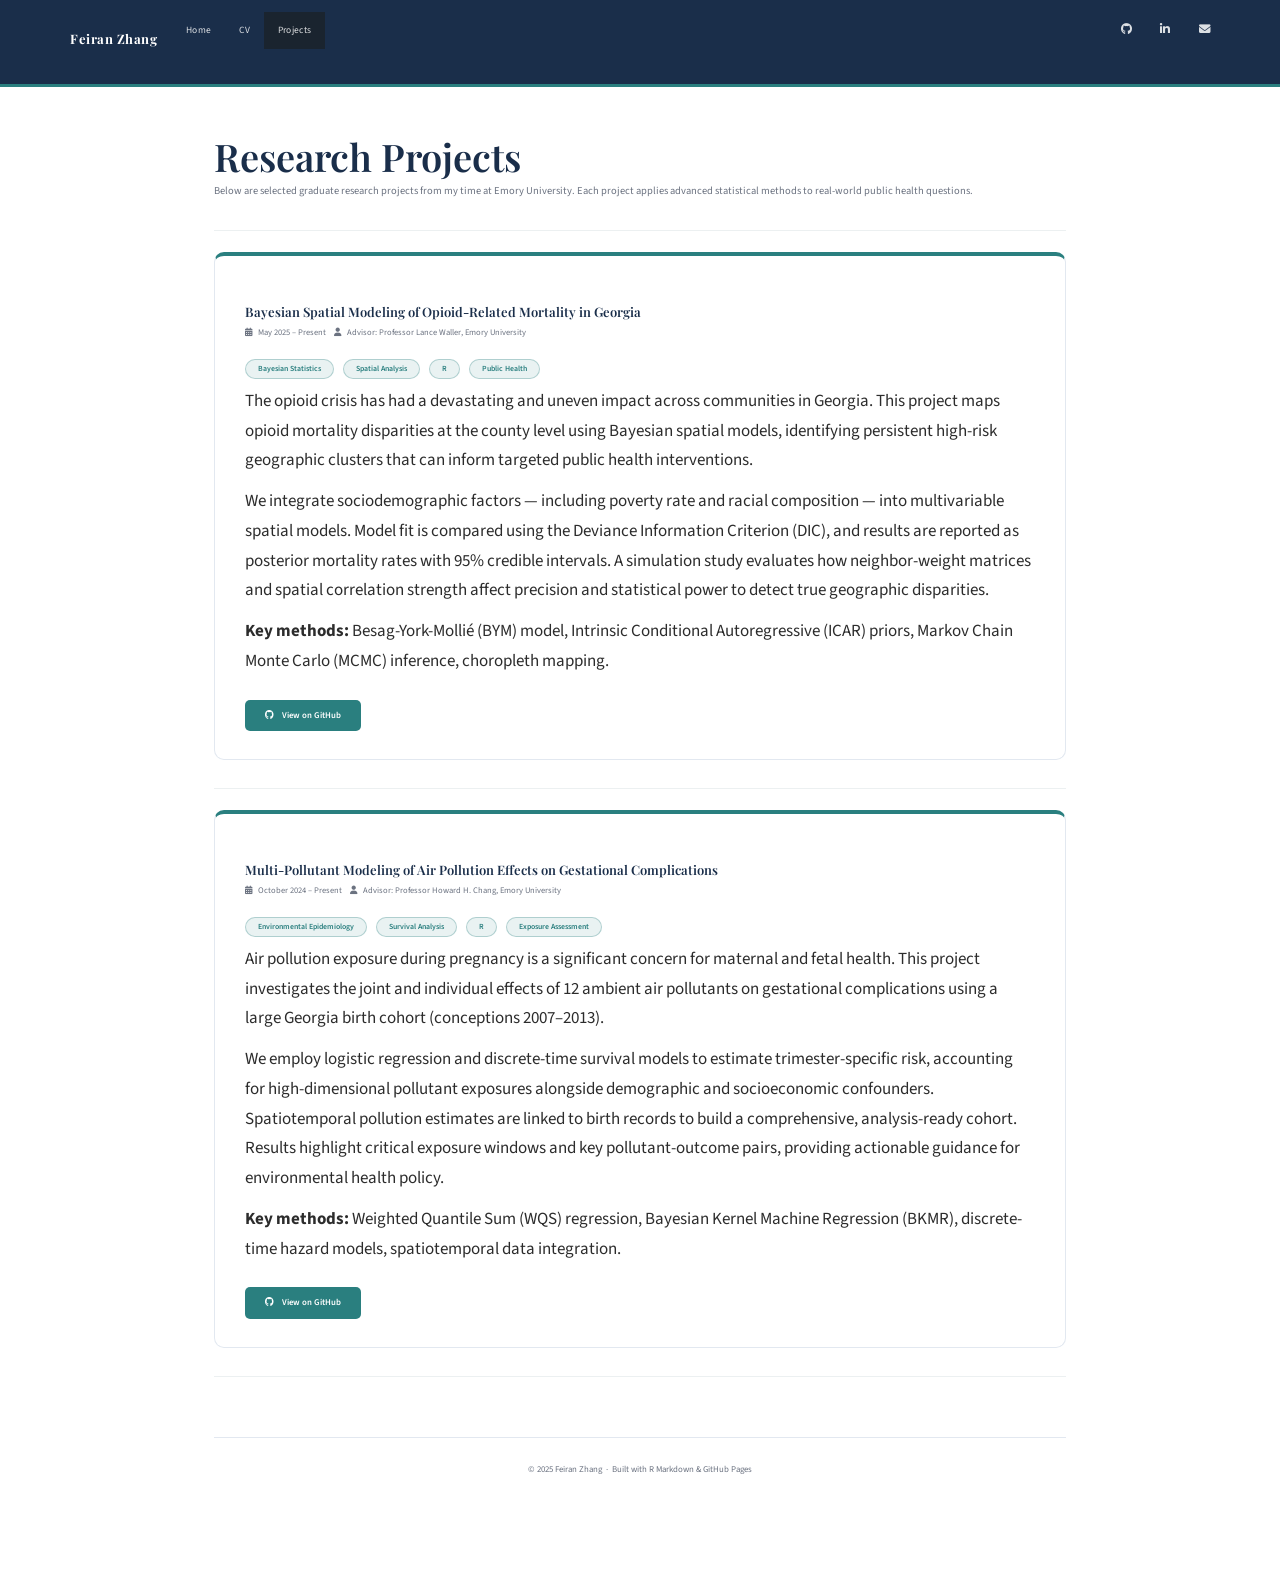
==== commit 28e37436: "Fix projects HTML rendering" ====
--- a/docs/projects.html
+++ b/docs/projects.html
@@ -283,80 +283,69 @@
 </p>
 <hr />
 <div class="project-card">
-<h3>
-Bayesian Spatial Modeling of Opioid-Related Mortality in Georgia
-</h3>
-<div class="project-meta">
-<pre><code>&lt;i class=&quot;fa fa-calendar&quot;&gt;&lt;/i&gt; May 2025 &amp;ndash; Present &amp;nbsp;&amp;nbsp;
-&lt;i class=&quot;fa fa-user&quot;&gt;&lt;/i&gt; Advisor: Professor Lance Waller, Emory University</code></pre>
-</div>
-<p><span class="tag">Bayesian Statistics</span> <span
-class="tag">Spatial Analysis</span> <span class="tag">R</span> <span
-class="tag">Public Health</span></p>
-<p>
-The opioid crisis has had a devastating and uneven impact across
-communities in Georgia. This project maps opioid mortality disparities
-at the county level using Bayesian spatial models, identifying
-persistent high-risk geographic clusters that can inform targeted public
-health interventions.
-</p>
-<p>
-We integrate sociodemographic factors — including poverty rate and
-racial composition — into multivariable spatial models. Model fit is
-compared using the Deviance Information Criterion (DIC), and results are
-reported as posterior mortality rates with 95% credible intervals. A
-simulation study is also conducted to evaluate how choices in
-neighbor-weight matrices and spatial correlation strength affect the
-precision and statistical power to detect true geographic disparities.
-</p>
-<p>
-<strong>Key methods:</strong> Besag-York-Mollié (BYM) model, Intrinsic
-Conditional Autoregressive (ICAR) priors, Markov Chain Monte Carlo
-(MCMC) inference, choropleth mapping.
-</p>
-<p><a class="btn-project" href="https://github.com/feiran924" target="_blank">
-<i class="fa fa-github"></i> View on GitHub </a></p>
+  <h3>Bayesian Spatial Modeling of Opioid-Related Mortality in Georgia</h3>
+  <div class="project-meta">
+    <i class="fa fa-calendar"></i> May 2025 &ndash; Present &nbsp;&nbsp;
+    <i class="fa fa-user"></i> Advisor: Professor Lance Waller, Emory University
+  </div>
+  <span class="tag">Bayesian Statistics</span>
+  <span class="tag">Spatial Analysis</span>
+  <span class="tag">R</span>
+  <span class="tag">Public Health</span>
+  <p>
+    The opioid crisis has had a devastating and uneven impact across communities in Georgia.
+    This project maps opioid mortality disparities at the county level using Bayesian spatial models,
+    identifying persistent high-risk geographic clusters that can inform targeted public health interventions.
+  </p>
+  <p>
+    We integrate sociodemographic factors — including poverty rate and racial composition — into
+    multivariable spatial models. Model fit is compared using the Deviance Information Criterion (DIC),
+    and results are reported as posterior mortality rates with 95% credible intervals. A simulation
+    study evaluates how neighbor-weight matrices and spatial correlation strength affect precision and
+    statistical power to detect true geographic disparities.
+  </p>
+  <p>
+    <strong>Key methods:</strong> Besag-York-Mollié (BYM) model, Intrinsic Conditional Autoregressive
+    (ICAR) priors, Markov Chain Monte Carlo (MCMC) inference, choropleth mapping.
+  </p>
+  <a class="btn-project" href="https://github.com/feiran924" target="_blank">
+    <i class="fa fa-github"></i> View on GitHub
+  </a>
 </div>
 <hr />
 <div class="project-card">
-<h3>
-Multi-Pollutant Modeling of Air Pollution Effects on Gestational
-Complications
-</h3>
-<div class="project-meta">
-<pre><code>&lt;i class=&quot;fa fa-calendar&quot;&gt;&lt;/i&gt; October 2024 &amp;ndash; Present &amp;nbsp;&amp;nbsp;
-&lt;i class=&quot;fa fa-user&quot;&gt;&lt;/i&gt; Advisor: Professor Howard H. Chang, Emory University</code></pre>
-</div>
-<p><span class="tag">Environmental Epidemiology</span> <span
-class="tag">Survival Analysis</span> <span class="tag">R</span> <span
-class="tag">Exposure Assessment</span></p>
-<p>
-Air pollution exposure during pregnancy is a significant concern for
-maternal and fetal health. This project investigates the joint and
-individual effects of 12 ambient air pollutants on gestational
-complications using a large Georgia birth cohort (conceptions
-2007–2013).
-</p>
-<p>
-We employ logistic regression and discrete-time survival models to
-estimate trimester-specific risk, accounting for high-dimensional
-pollutant exposures alongside demographic and socioeconomic confounders.
-Spatiotemporal pollution estimates are linked to birth records to build
-a comprehensive, analysis-ready cohort. Results highlight critical
-exposure windows and key pollutant-outcome pairs, providing actionable
-guidance for environmental health policy.
-</p>
-<p>
-<strong>Key methods:</strong> Weighted Quantile Sum (WQS) regression,
-Bayesian Kernel Machine Regression (BKMR), discrete-time hazard models,
-spatiotemporal data integration.
-</p>
-<p><a class="btn-project" href="https://github.com/feiran924" target="_blank">
-<i class="fa fa-github"></i> View on GitHub </a></p>
+  <h3>Multi-Pollutant Modeling of Air Pollution Effects on Gestational Complications</h3>
+  <div class="project-meta">
+    <i class="fa fa-calendar"></i> October 2024 &ndash; Present &nbsp;&nbsp;
+    <i class="fa fa-user"></i> Advisor: Professor Howard H. Chang, Emory University
+  </div>
+  <span class="tag">Environmental Epidemiology</span>
+  <span class="tag">Survival Analysis</span>
+  <span class="tag">R</span>
+  <span class="tag">Exposure Assessment</span>
+  <p>
+    Air pollution exposure during pregnancy is a significant concern for maternal and fetal health.
+    This project investigates the joint and individual effects of 12 ambient air pollutants on
+    gestational complications using a large Georgia birth cohort (conceptions 2007–2013).
+  </p>
+  <p>
+    We employ logistic regression and discrete-time survival models to estimate trimester-specific
+    risk, accounting for high-dimensional pollutant exposures alongside demographic and socioeconomic
+    confounders. Spatiotemporal pollution estimates are linked to birth records to build a
+    comprehensive, analysis-ready cohort. Results highlight critical exposure windows and key
+    pollutant-outcome pairs, providing actionable guidance for environmental health policy.
+  </p>
+  <p>
+    <strong>Key methods:</strong> Weighted Quantile Sum (WQS) regression, Bayesian Kernel Machine
+    Regression (BKMR), discrete-time hazard models, spatiotemporal data integration.
+  </p>
+  <a class="btn-project" href="https://github.com/feiran924" target="_blank">
+    <i class="fa fa-github"></i> View on GitHub
+  </a>
 </div>
 <hr />
 <div class="footer-section">
-<p>© 2025 Feiran Zhang  ·  Built with R Markdown &amp; GitHub Pages</p>
+  &copy; 2025 Feiran Zhang &nbsp;&middot;&nbsp; Built with R Markdown &amp; GitHub Pages
 </div>
 
 
